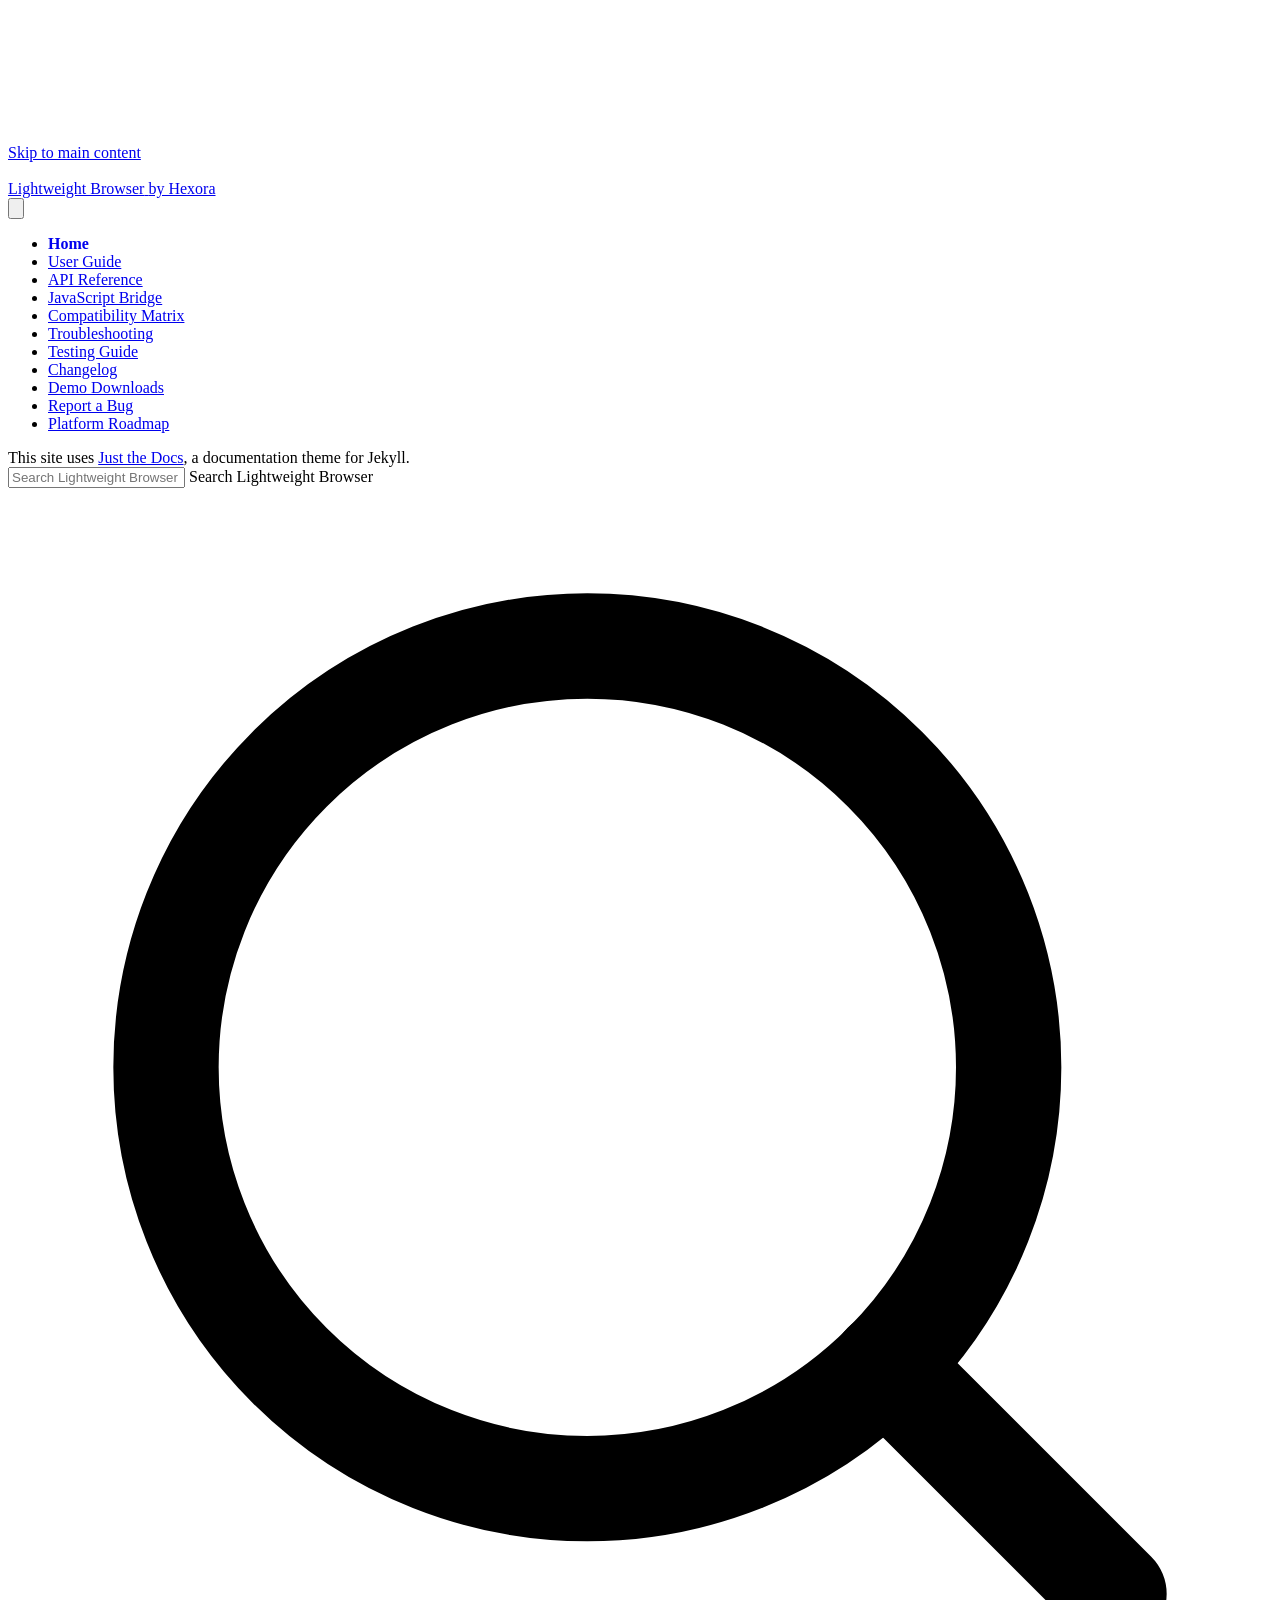
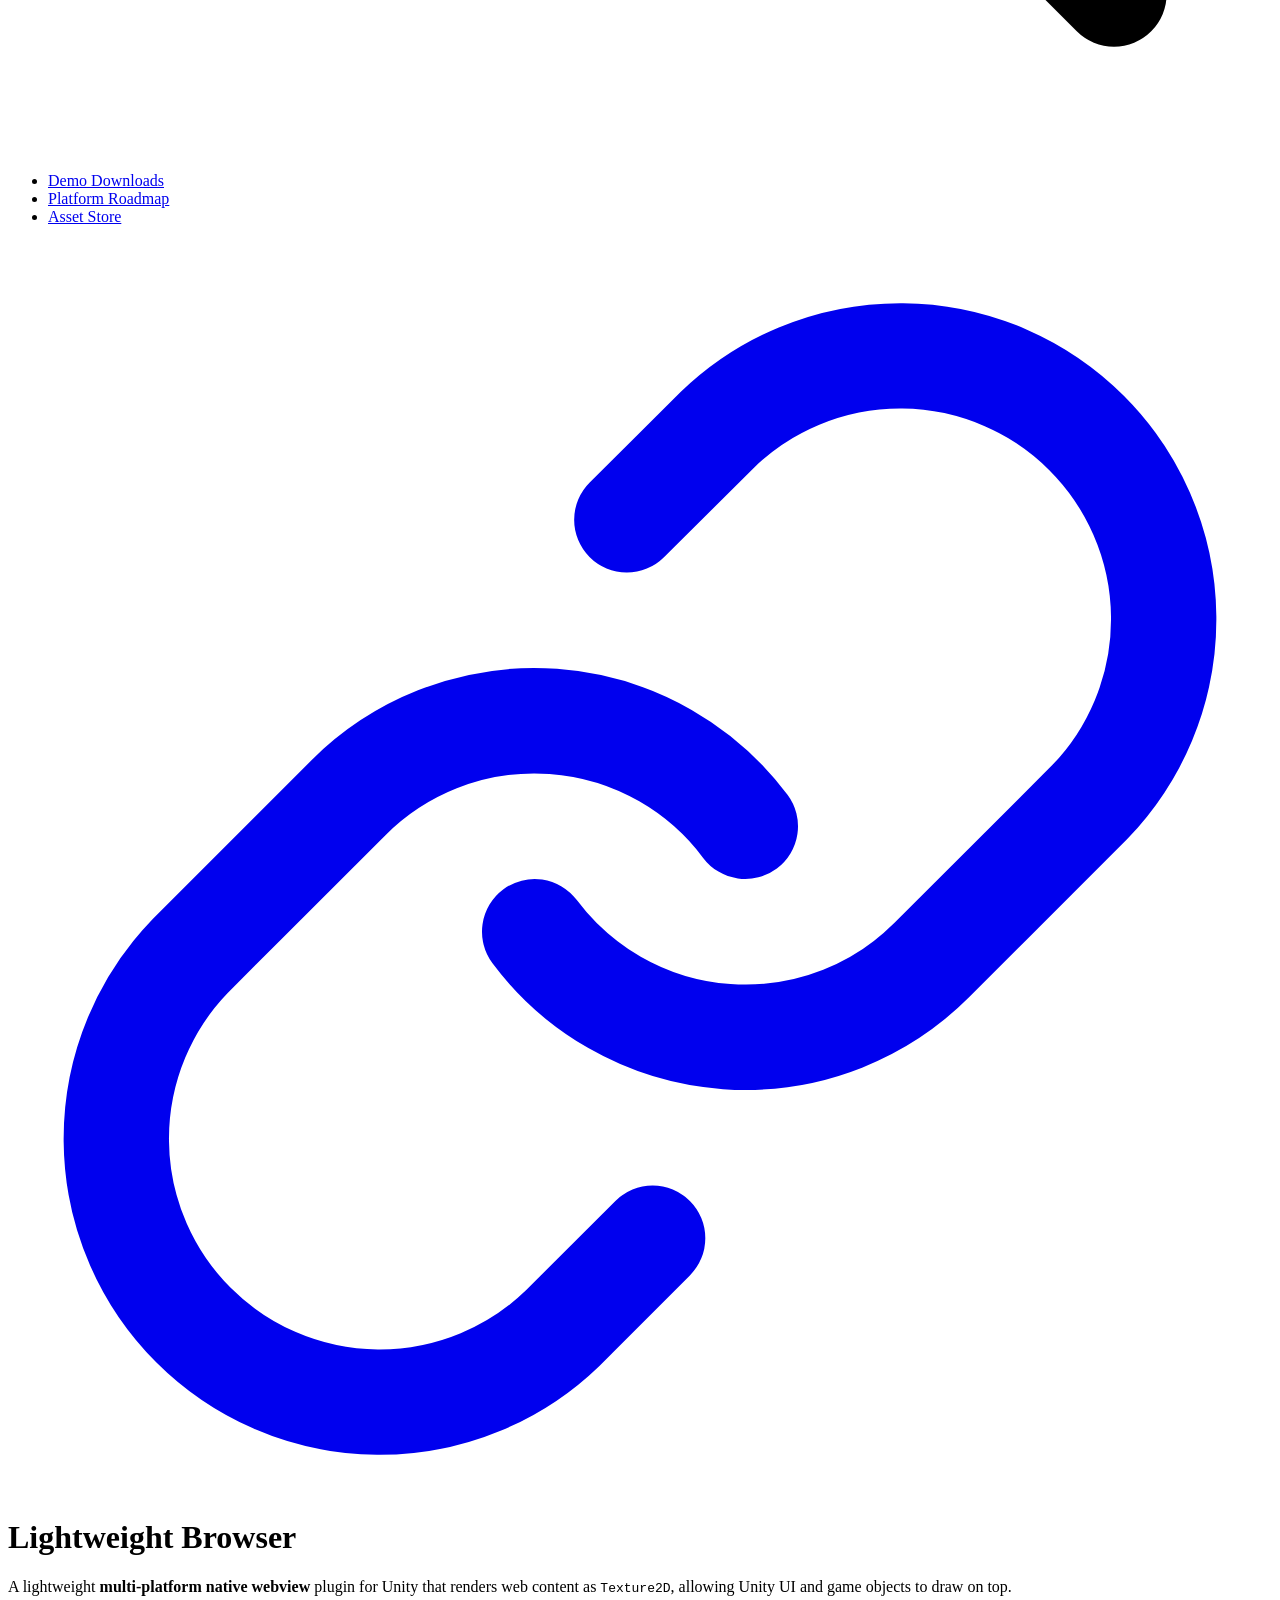
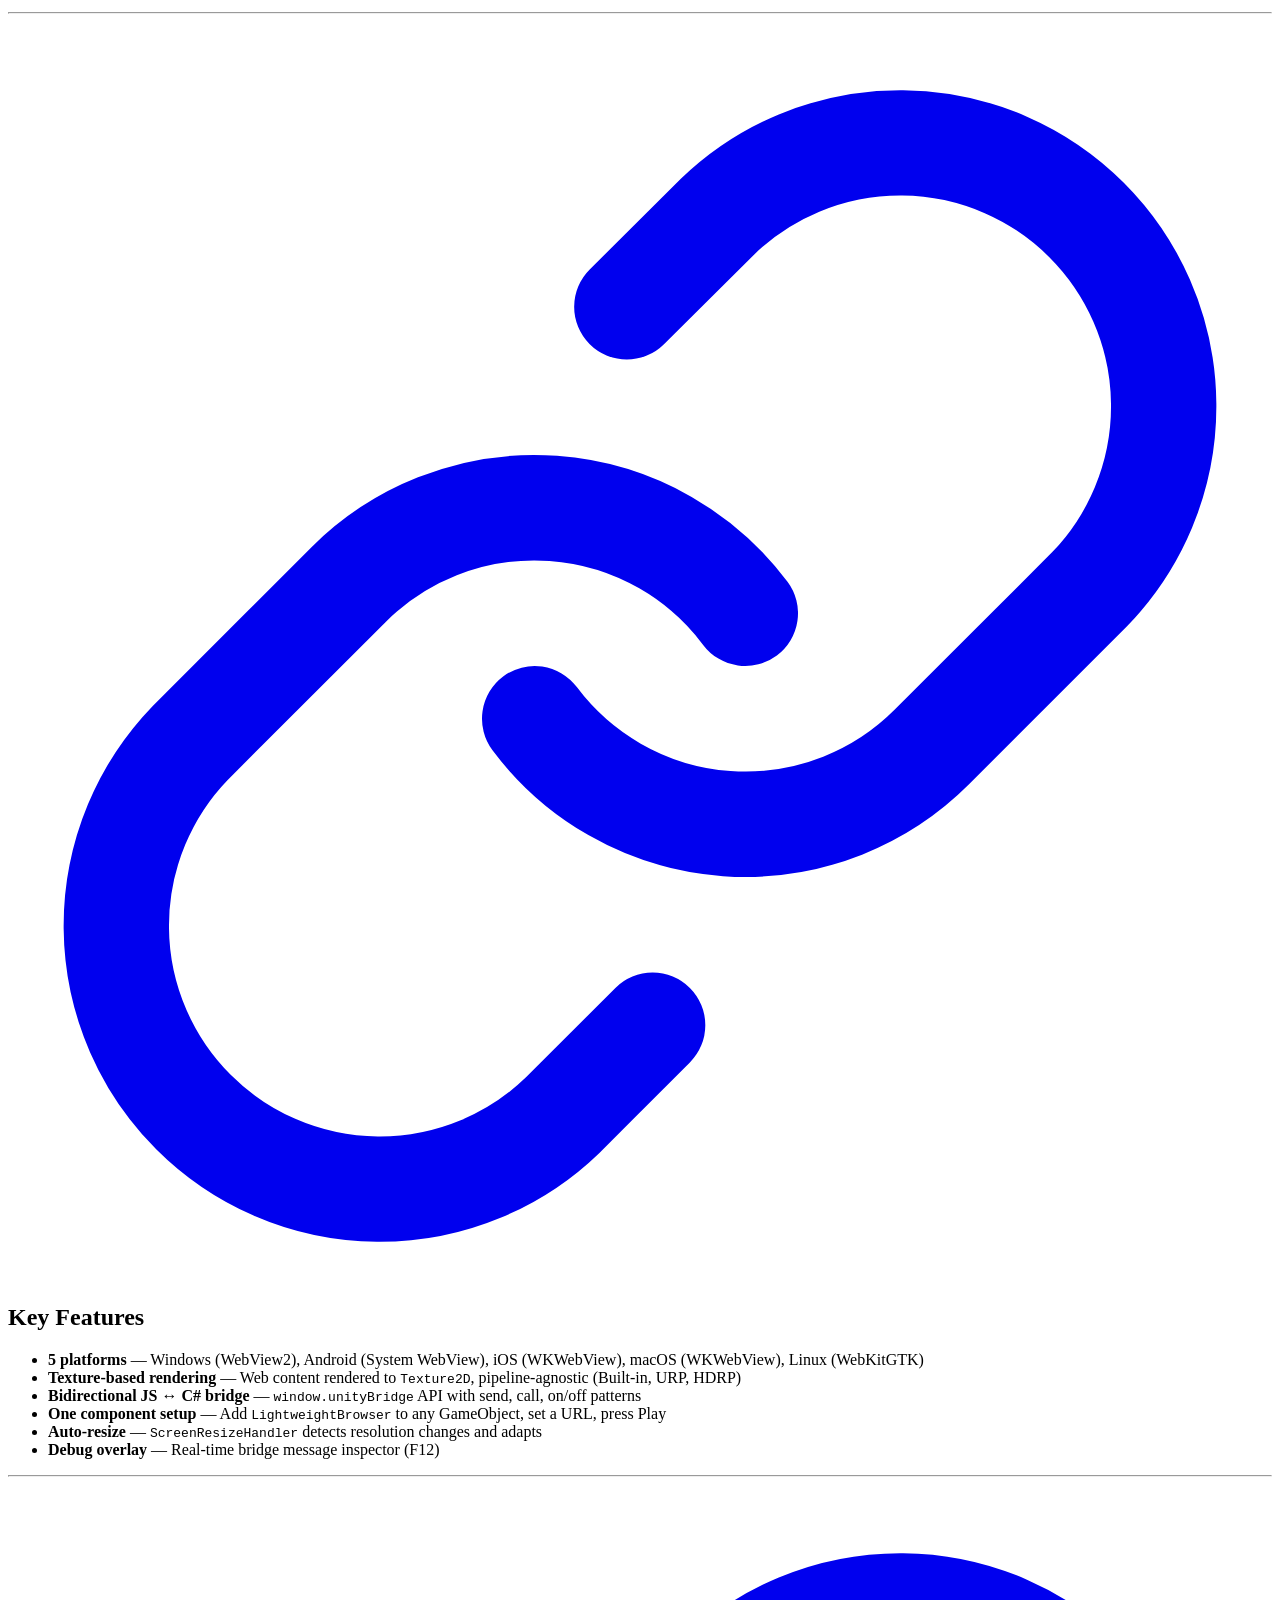
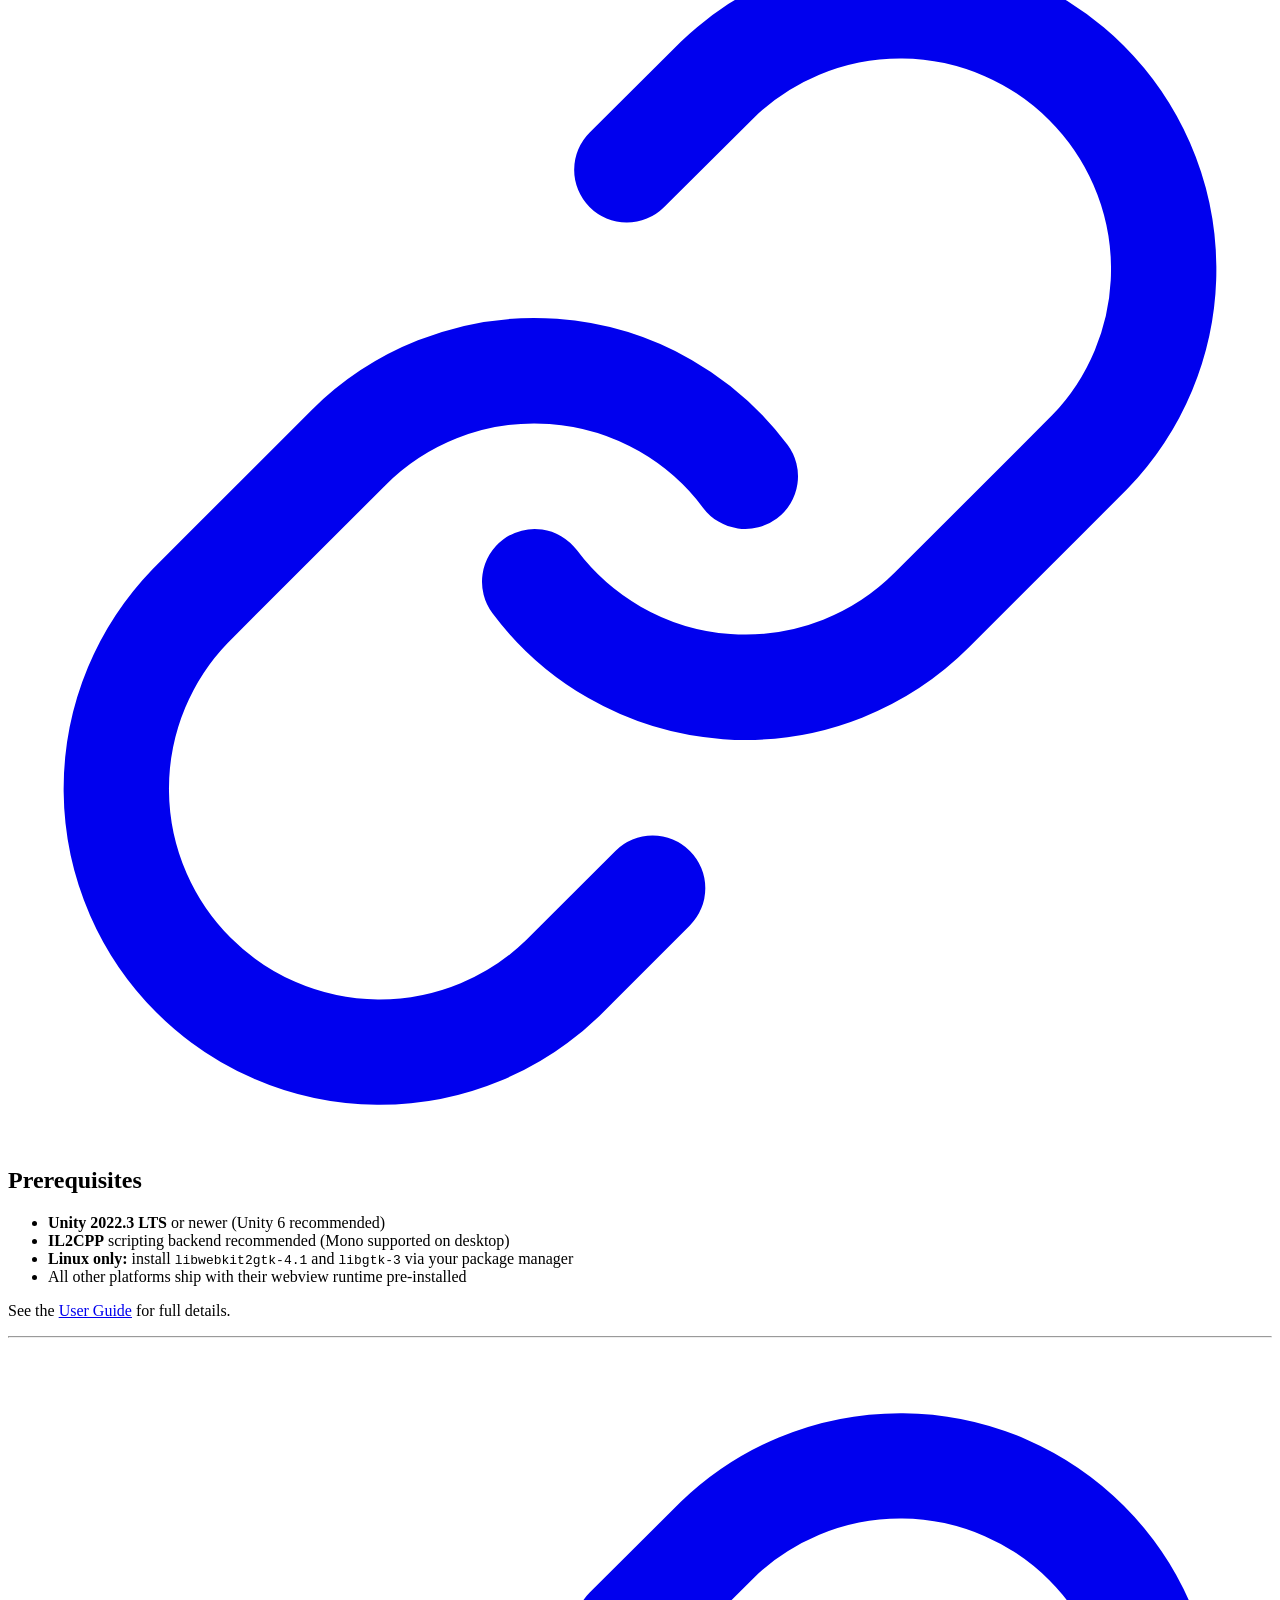
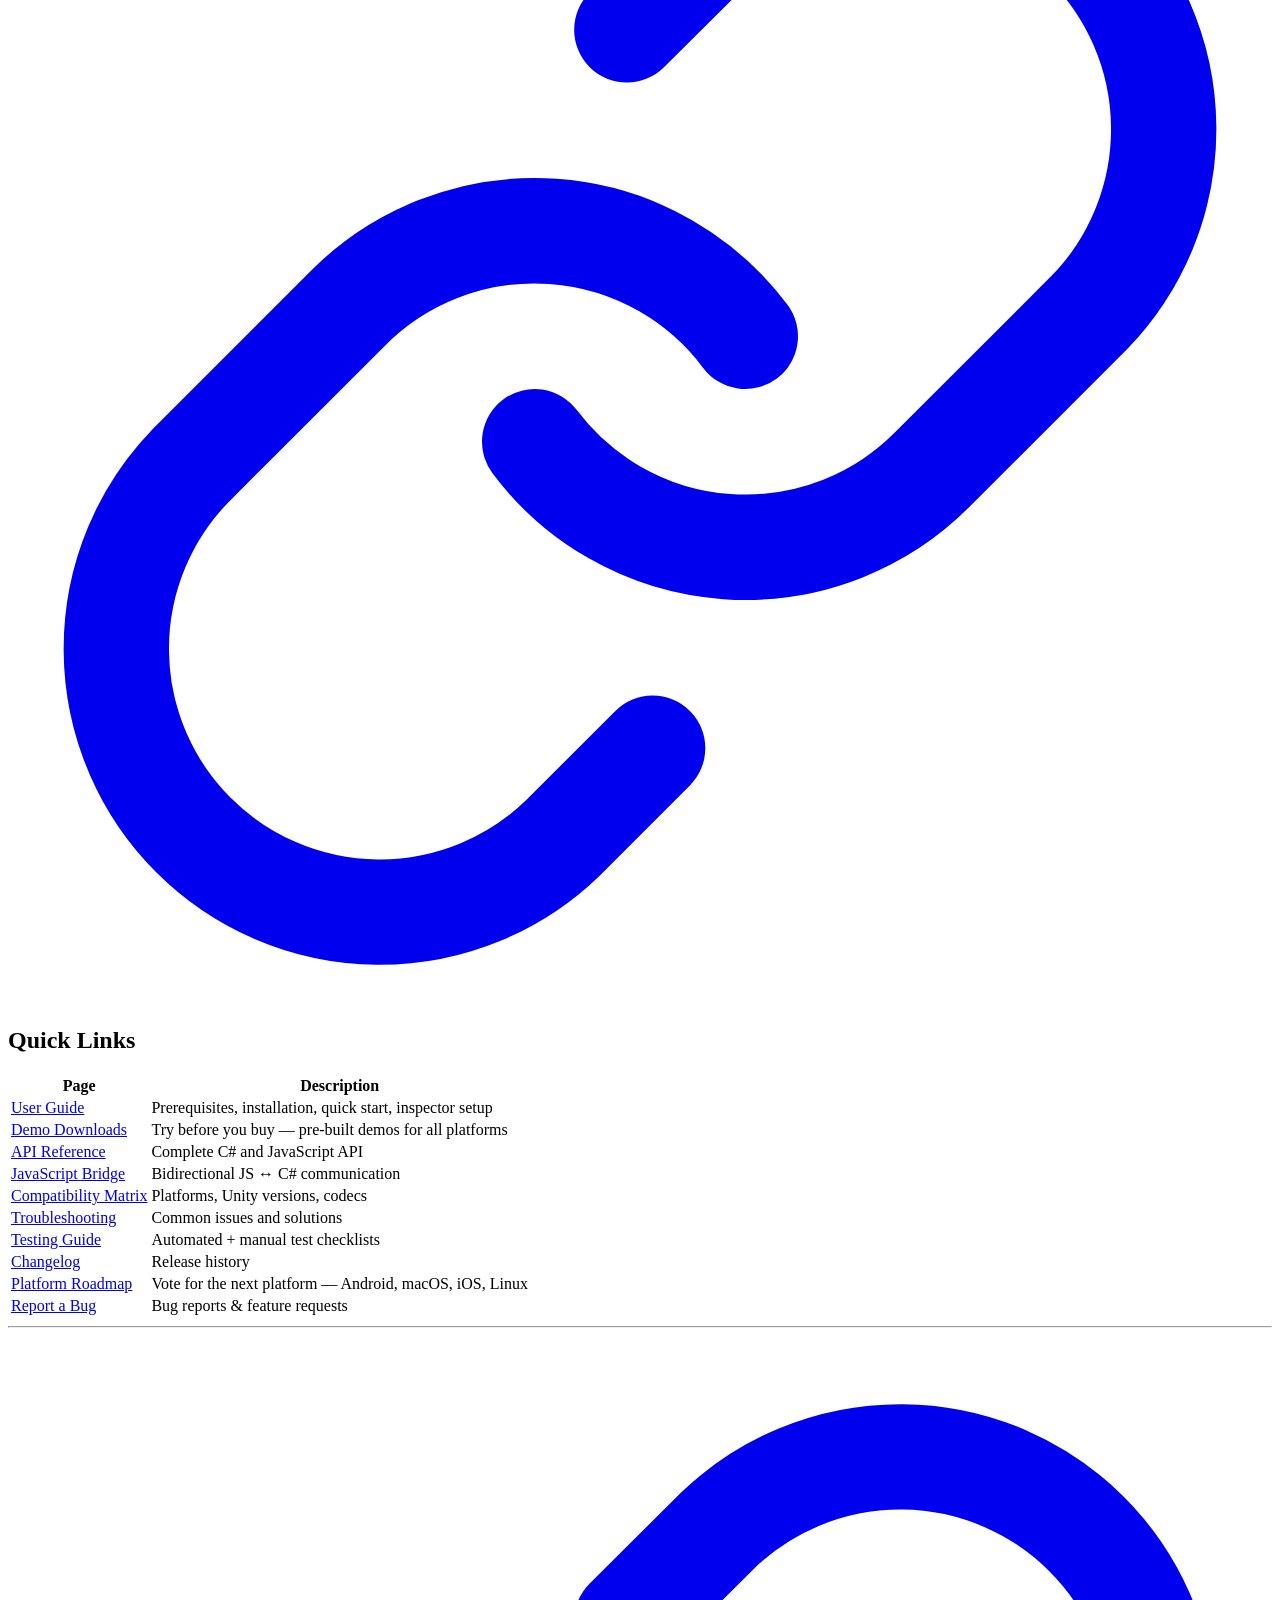
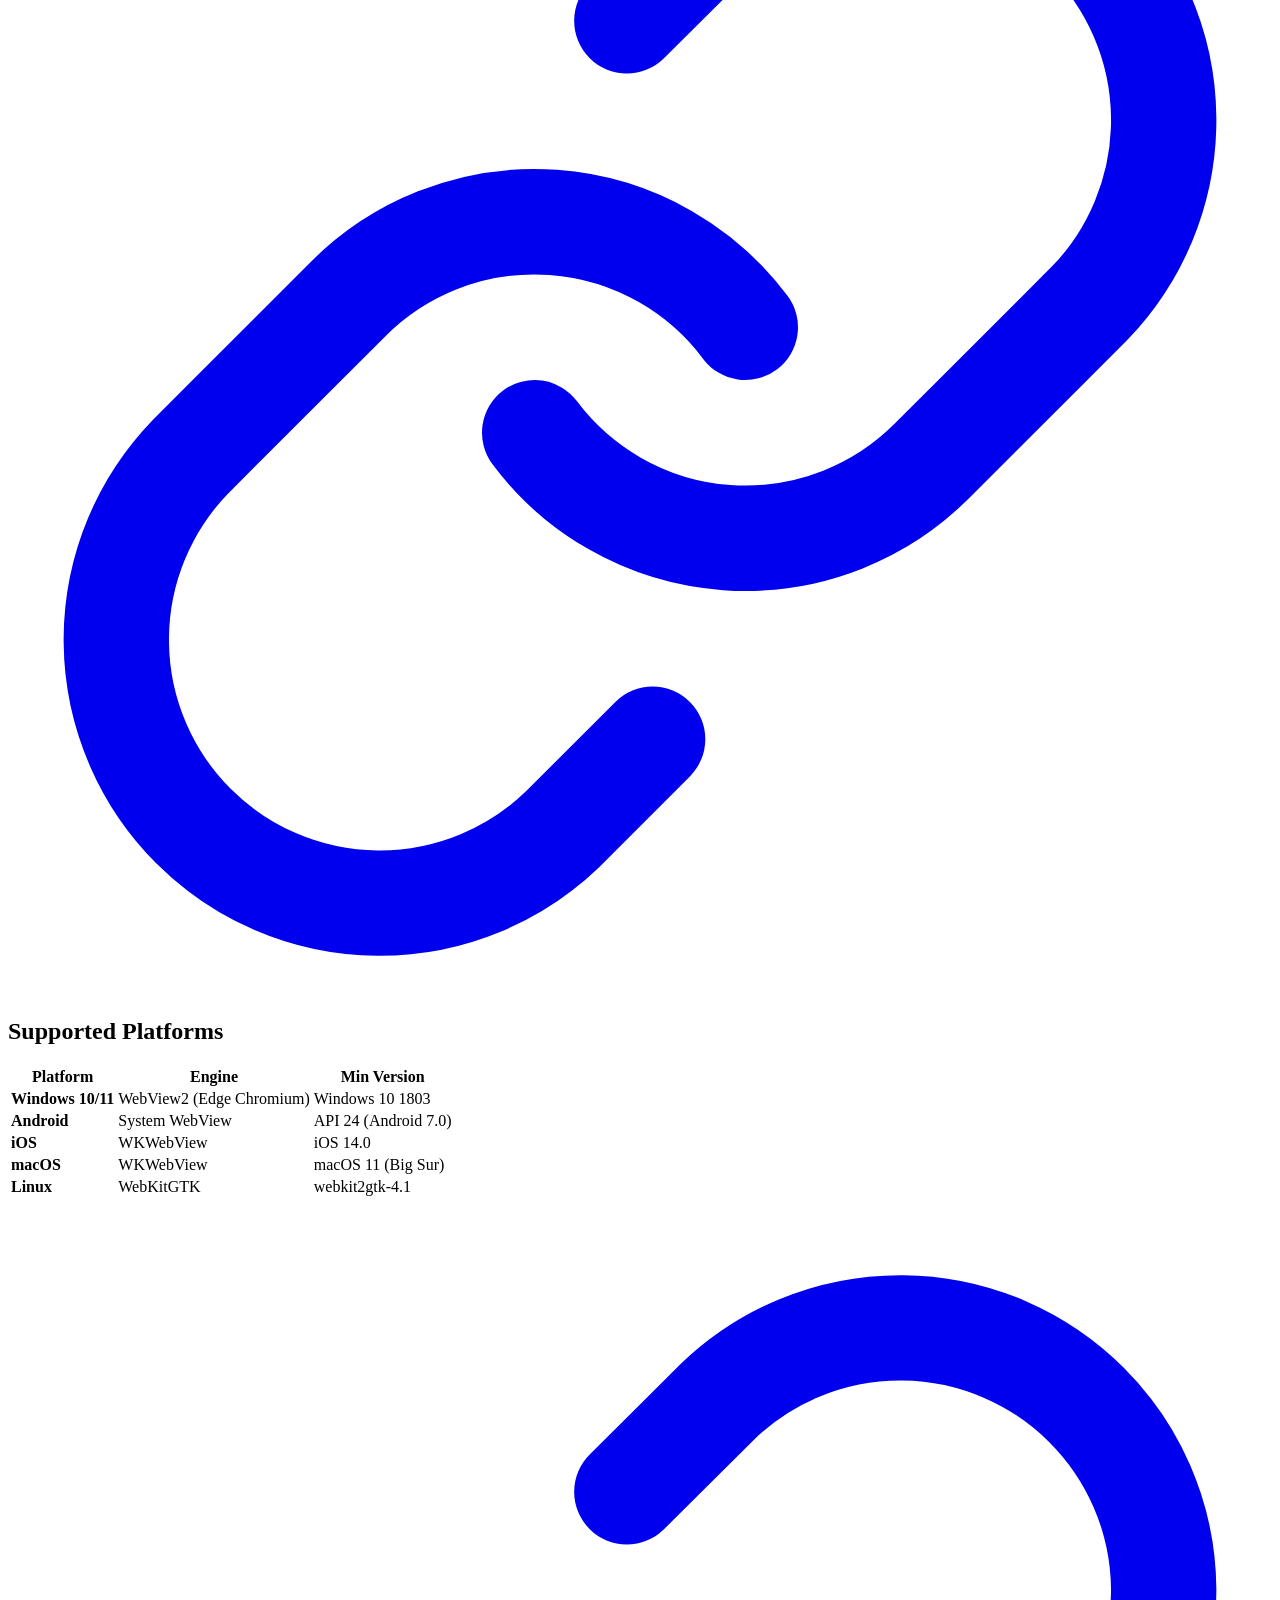
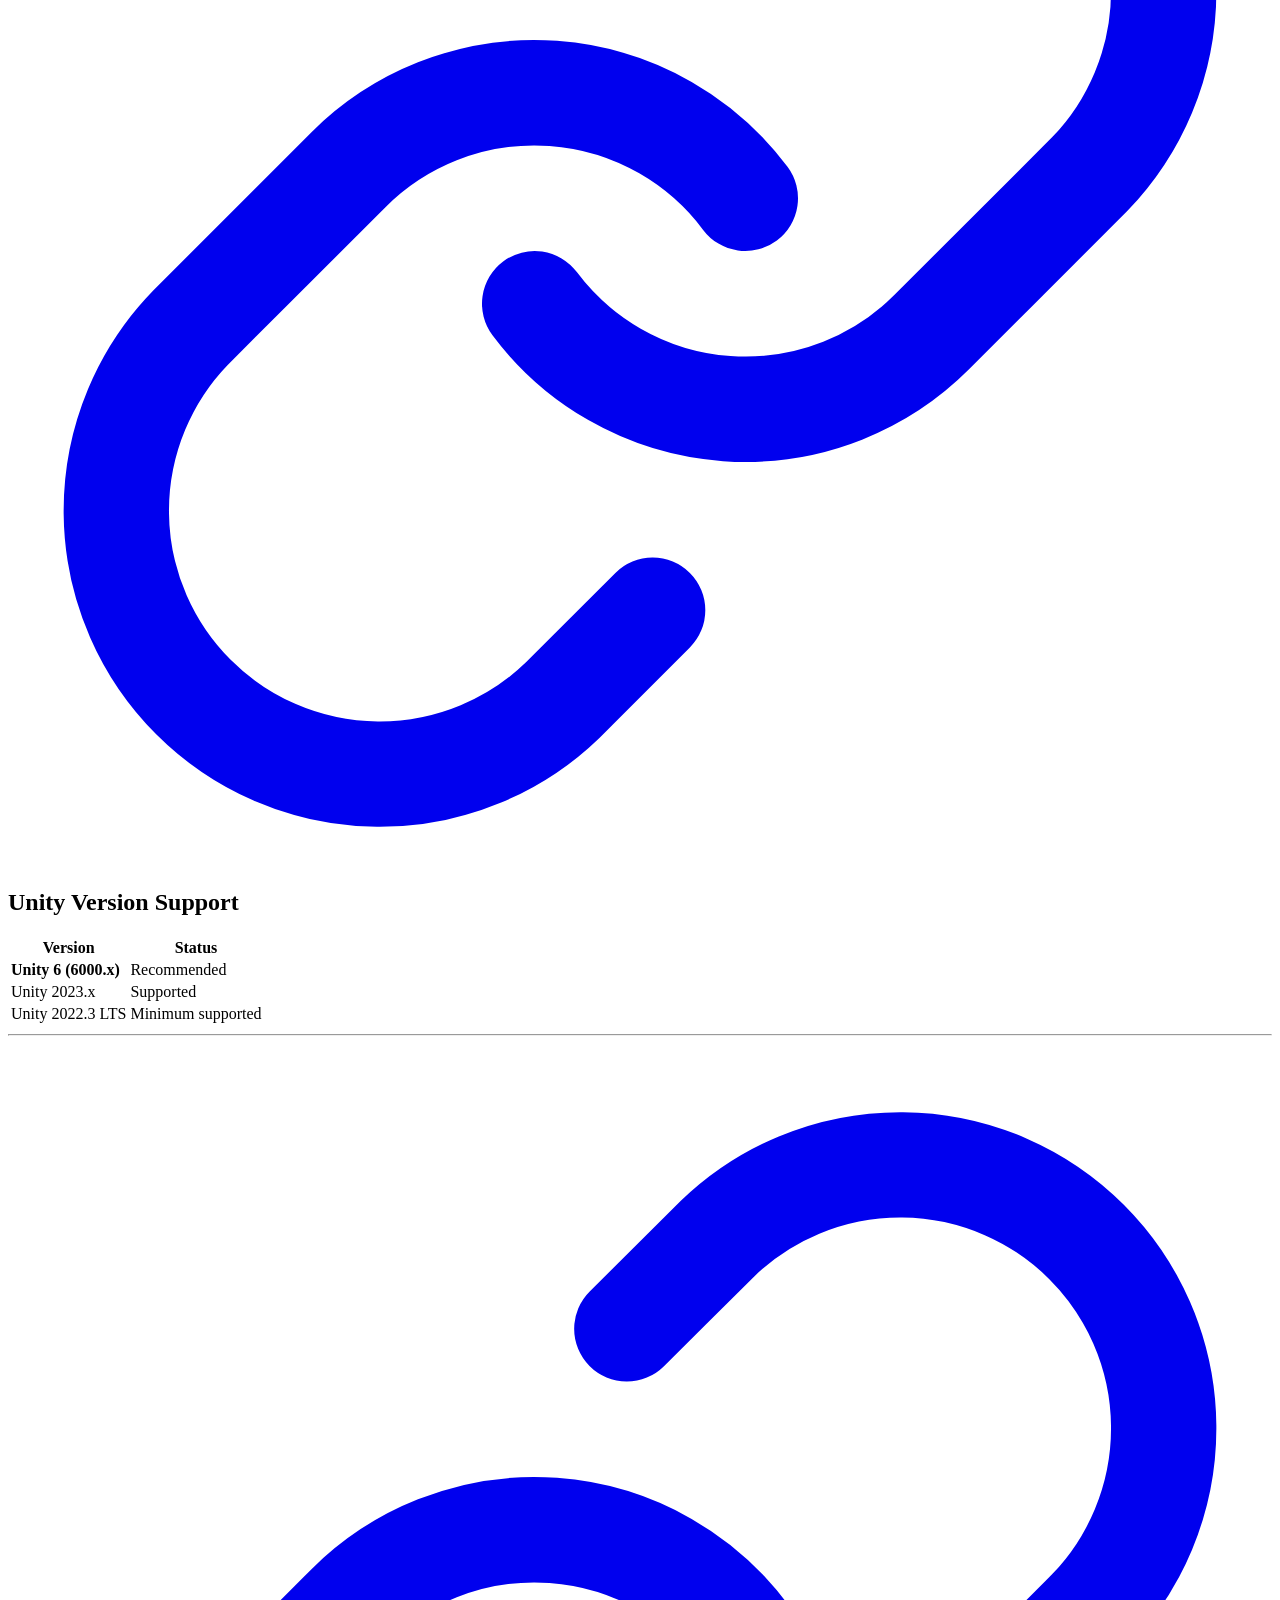
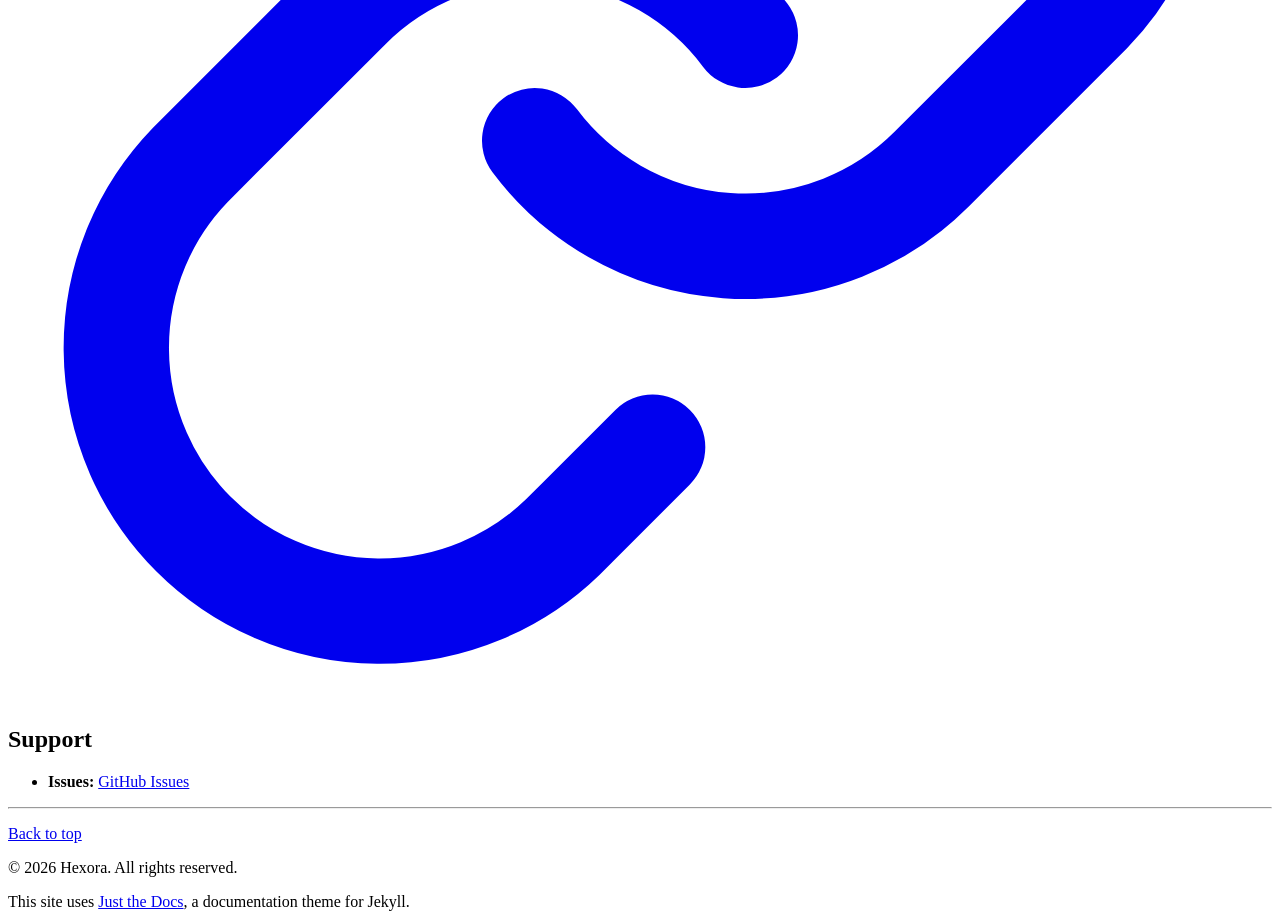
==== index.html @ d7ca8979 "docs: deploy from lightweight-browser@e0da4d9b539a3f9187b1a637b978408dc18a8b4d Hexora-Company/lightw" ====
<!DOCTYPE html> <html lang="en-US"> <head> <meta charset="UTF-8"> <meta http-equiv="X-UA-Compatible" content="IE=Edge"> <link rel="stylesheet" href="/lightweight-browser-support/assets/css/just-the-docs-default.css"> <link rel="stylesheet" href="/lightweight-browser-support/assets/css/just-the-docs-head-nav.css" id="jtd-head-nav-stylesheet"> <style id="jtd-nav-activation"> .site-nav > ul.nav-list:first-child > li:not(:nth-child(1)) > a, .site-nav > ul.nav-list:first-child > li > ul > li a { background-image: none; } .site-nav > ul.nav-list:not(:first-child) a, .site-nav li.external a { background-image: none; } .site-nav > ul.nav-list:first-child > li:nth-child(1) > a { font-weight: 600; text-decoration: none; }.site-nav > ul.nav-list:first-child > li:nth-child(1) > button svg { transform: rotate(-90deg); }.site-nav > ul.nav-list:first-child > li.nav-list-item:nth-child(1) > ul.nav-list { display: block; } </style> <script src="/lightweight-browser-support/assets/js/vendor/lunr.min.js"></script> <script src="/lightweight-browser-support/assets/js/just-the-docs.js"></script> <meta name="viewport" content="width=device-width, initial-scale=1"> <!-- Begin Jekyll SEO tag v2.8.0 --> <title>Home | Lightweight Browser</title> <meta name="generator" content="Jekyll v4.4.1" /> <meta property="og:title" content="Home" /> <meta property="og:locale" content="en_US" /> <meta name="description" content="A lightweight multi-platform native webview plugin for Unity" /> <meta property="og:description" content="A lightweight multi-platform native webview plugin for Unity" /> <link rel="canonical" href="https://hexora-company.github.io/lightweight-browser-support/" /> <meta property="og:url" content="https://hexora-company.github.io/lightweight-browser-support/" /> <meta property="og:site_name" content="Lightweight Browser" /> <meta property="og:type" content="website" /> <meta name="twitter:card" content="summary" /> <meta property="twitter:title" content="Home" /> <script type="application/ld+json"> {"@context":"https://schema.org","@type":"WebSite","description":"A lightweight multi-platform native webview plugin for Unity","headline":"Home","name":"Lightweight Browser","publisher":{"@type":"Organization","logo":{"@type":"ImageObject","url":"https://hexora-company.github.io/lightweight-browser-support/assets/images/lwb-logo.png"}},"url":"https://hexora-company.github.io/lightweight-browser-support/"}</script> <!-- End Jekyll SEO tag --> </head> <body> <a class="skip-to-main" href="#main-content">Skip to main content</a> <svg xmlns="http://www.w3.org/2000/svg" class="d-none"> <symbol id="svg-link" viewBox="0 0 24 24"> <title>Link</title> <svg xmlns="http://www.w3.org/2000/svg" width="24" height="24" viewBox="0 0 24 24" fill="none" stroke="currentColor" stroke-width="2" stroke-linecap="round" stroke-linejoin="round" class="feather feather-link"> <path d="M10 13a5 5 0 0 0 7.54.54l3-3a5 5 0 0 0-7.07-7.07l-1.72 1.71"></path><path d="M14 11a5 5 0 0 0-7.54-.54l-3 3a5 5 0 0 0 7.07 7.07l1.71-1.71"></path> </svg> </symbol> <symbol id="svg-menu" viewBox="0 0 24 24"> <title>Menu</title> <svg xmlns="http://www.w3.org/2000/svg" width="24" height="24" viewBox="0 0 24 24" fill="none" stroke="currentColor" stroke-width="2" stroke-linecap="round" stroke-linejoin="round" class="feather feather-menu"> <line x1="3" y1="12" x2="21" y2="12"></line><line x1="3" y1="6" x2="21" y2="6"></line><line x1="3" y1="18" x2="21" y2="18"></line> </svg> </symbol> <symbol id="svg-arrow-right" viewBox="0 0 24 24"> <title>Expand</title> <svg xmlns="http://www.w3.org/2000/svg" width="24" height="24" viewBox="0 0 24 24" fill="none" stroke="currentColor" stroke-width="2" stroke-linecap="round" stroke-linejoin="round" class="feather feather-chevron-right"> <polyline points="9 18 15 12 9 6"></polyline> </svg> </symbol> <!-- Feather. MIT License: https://github.com/feathericons/feather/blob/master/LICENSE --> <symbol id="svg-external-link" width="24" height="24" viewBox="0 0 24 24" fill="none" stroke="currentColor" stroke-width="2" stroke-linecap="round" stroke-linejoin="round" class="feather feather-external-link"> <title id="svg-external-link-title">(external link)</title> <path d="M18 13v6a2 2 0 0 1-2 2H5a2 2 0 0 1-2-2V8a2 2 0 0 1 2-2h6"></path><polyline points="15 3 21 3 21 9"></polyline><line x1="10" y1="14" x2="21" y2="3"></line> </symbol> <symbol id="svg-doc" viewBox="0 0 24 24"> <title>Document</title> <svg xmlns="http://www.w3.org/2000/svg" width="24" height="24" viewBox="0 0 24 24" fill="none" stroke="currentColor" stroke-width="2" stroke-linecap="round" stroke-linejoin="round" class="feather feather-file"> <path d="M13 2H6a2 2 0 0 0-2 2v16a2 2 0 0 0 2 2h12a2 2 0 0 0 2-2V9z"></path><polyline points="13 2 13 9 20 9"></polyline> </svg> </symbol> <symbol id="svg-search" viewBox="0 0 24 24"> <title>Search</title> <svg xmlns="http://www.w3.org/2000/svg" width="24" height="24" viewBox="0 0 24 24" fill="none" stroke="currentColor" stroke-width="2" stroke-linecap="round" stroke-linejoin="round" class="feather feather-search"> <circle cx="11" cy="11" r="8"></circle><line x1="21" y1="21" x2="16.65" y2="16.65"></line> </svg> </symbol> <!-- Bootstrap Icons. MIT License: https://github.com/twbs/icons/blob/main/LICENSE.md --> <symbol id="svg-copy" viewBox="0 0 16 16"> <title>Copy</title> <svg xmlns="http://www.w3.org/2000/svg" width="16" height="16" fill="currentColor" class="bi bi-clipboard" viewBox="0 0 16 16"> <path d="M4 1.5H3a2 2 0 0 0-2 2V14a2 2 0 0 0 2 2h10a2 2 0 0 0 2-2V3.5a2 2 0 0 0-2-2h-1v1h1a1 1 0 0 1 1 1V14a1 1 0 0 1-1 1H3a1 1 0 0 1-1-1V3.5a1 1 0 0 1 1-1h1v-1z"/> <path d="M9.5 1a.5.5 0 0 1 .5.5v1a.5.5 0 0 1-.5.5h-3a.5.5 0 0 1-.5-.5v-1a.5.5 0 0 1 .5-.5h3zm-3-1A1.5 1.5 0 0 0 5 1.5v1A1.5 1.5 0 0 0 6.5 4h3A1.5 1.5 0 0 0 11 2.5v-1A1.5 1.5 0 0 0 9.5 0h-3z"/> </svg> </symbol> <symbol id="svg-copied" viewBox="0 0 16 16"> <title>Copied</title> <svg xmlns="http://www.w3.org/2000/svg" width="16" height="16" fill="currentColor" class="bi bi-clipboard-check-fill" viewBox="0 0 16 16"> <path d="M6.5 0A1.5 1.5 0 0 0 5 1.5v1A1.5 1.5 0 0 0 6.5 4h3A1.5 1.5 0 0 0 11 2.5v-1A1.5 1.5 0 0 0 9.5 0h-3Zm3 1a.5.5 0 0 1 .5.5v1a.5.5 0 0 1-.5.5h-3a.5.5 0 0 1-.5-.5v-1a.5.5 0 0 1 .5-.5h3Z"/> <path d="M4 1.5H3a2 2 0 0 0-2 2V14a2 2 0 0 0 2 2h10a2 2 0 0 0 2-2V3.5a2 2 0 0 0-2-2h-1v1A2.5 2.5 0 0 1 9.5 5h-3A2.5 2.5 0 0 1 4 2.5v-1Zm6.854 7.354-3 3a.5.5 0 0 1-.708 0l-1.5-1.5a.5.5 0 0 1 .708-.708L7.5 10.793l2.646-2.647a.5.5 0 0 1 .708.708Z"/> </svg> </symbol> </svg> <header class="side-bar"> <div class="site-header"> <a href="/lightweight-browser-support/" class="site-title lh-tight"><div class="site-brand"> <img src="/lightweight-browser-support/assets/images/lwb-logo.png" alt="" class="site-logo-img" /> <div class="site-brand-text"> <span class="site-brand-name">Lightweight Browser</span> <span class="site-brand-tagline">by Hexora</span> </div> </div> </a> <button id="menu-button" class="site-button btn-reset" aria-label="Menu" aria-expanded="false"> <svg viewBox="0 0 24 24" class="icon" aria-hidden="true"><use xlink:href="#svg-menu"></use></svg> </button> </div> <nav aria-label="Main" id="site-nav" class="site-nav"> <ul class="nav-list"><li class="nav-list-item"><a href="/lightweight-browser-support/" class="nav-list-link">Home</a></li><li class="nav-list-item"><a href="/lightweight-browser-support/user-guide/" class="nav-list-link">User Guide</a></li><li class="nav-list-item"><a href="/lightweight-browser-support/api-reference/" class="nav-list-link">API Reference</a></li><li class="nav-list-item"><a href="/lightweight-browser-support/js-bridge-guide/" class="nav-list-link">JavaScript Bridge</a></li><li class="nav-list-item"><a href="/lightweight-browser-support/compatibility/" class="nav-list-link">Compatibility Matrix</a></li><li class="nav-list-item"><a href="/lightweight-browser-support/troubleshooting/" class="nav-list-link">Troubleshooting</a></li><li class="nav-list-item"><a href="/lightweight-browser-support/testing-guide/" class="nav-list-link">Testing Guide</a></li><li class="nav-list-item"><a href="/lightweight-browser-support/changelog/" class="nav-list-link">Changelog</a></li><li class="nav-list-item"><a href="/lightweight-browser-support/demo/" class="nav-list-link">Demo Downloads</a></li><li class="nav-list-item"><a href="/lightweight-browser-support/report-bug/" class="nav-list-link">Report a Bug</a></li><li class="nav-list-item"><a href="/lightweight-browser-support/roadmap/" class="nav-list-link">Platform Roadmap</a></li></ul> </nav> <div class="d-md-block d-none site-footer"> This site uses <a href="https://github.com/just-the-docs/just-the-docs">Just the Docs</a>, a documentation theme for Jekyll. </div> </header> <div class="main" id="top"> <div id="main-header" class="main-header"> <div class="search" role="search"> <div class="search-input-wrap"> <input type="text" id="search-input" class="search-input" tabindex="0" placeholder="Search Lightweight Browser" autocomplete="off"> <label for="search-input" class="search-label"> <span class="sr-only">Search Lightweight Browser</span> <svg viewBox="0 0 24 24" class="search-icon" aria-hidden="true"><use xlink:href="#svg-search"></use></svg> </label> </div> <div id="search-results" class="search-results"></div> </div> <nav aria-label="Auxiliary" class="aux-nav"> <ul class="aux-nav-list"> <li class="aux-nav-list-item"> <a href="https://hexora-company.github.io/lightweight-browser-support/demo/" class="site-button" target="_blank" rel="noopener noreferrer" > Demo Downloads </a> </li> <li class="aux-nav-list-item"> <a href="https://hexora-company.github.io/lightweight-browser-support/roadmap/" class="site-button" target="_blank" rel="noopener noreferrer" > Platform Roadmap </a> </li> <li class="aux-nav-list-item"> <a href="https://assetstore.unity.com/publishers/hexora" class="site-button" target="_blank" rel="noopener noreferrer" > Asset Store </a> </li> </ul> </nav> </div> <div class="main-content-wrap"> <div id="main-content" class="main-content"> <main> <h1 id="lightweight-browser"> <a href="#lightweight-browser" class="anchor-heading" aria-labelledby="lightweight-browser"><svg viewBox="0 0 16 16" aria-hidden="true"><use xlink:href="#svg-link"></use></svg></a> Lightweight Browser </h1> <p>A lightweight <strong>multi-platform native webview</strong> plugin for Unity that renders web content as <code class="language-plaintext highlighter-rouge">Texture2D</code>, allowing Unity UI and game objects to draw on top.</p><hr /> <h2 id="key-features"> <a href="#key-features" class="anchor-heading" aria-labelledby="key-features"><svg viewBox="0 0 16 16" aria-hidden="true"><use xlink:href="#svg-link"></use></svg></a> Key Features </h2> <ul> <li><strong>5 platforms</strong> — Windows (WebView2), Android (System WebView), iOS (WKWebView), macOS (WKWebView), Linux (WebKitGTK)</li> <li><strong>Texture-based rendering</strong> — Web content rendered to <code class="language-plaintext highlighter-rouge">Texture2D</code>, pipeline-agnostic (Built-in, URP, HDRP)</li> <li><strong>Bidirectional JS ↔ C# bridge</strong> — <code class="language-plaintext highlighter-rouge">window.unityBridge</code> API with send, call, on/off patterns</li> <li><strong>One component setup</strong> — Add <code class="language-plaintext highlighter-rouge">LightweightBrowser</code> to any GameObject, set a URL, press Play</li> <li><strong>Auto-resize</strong> — <code class="language-plaintext highlighter-rouge">ScreenResizeHandler</code> detects resolution changes and adapts</li> <li><strong>Debug overlay</strong> — Real-time bridge message inspector (F12)</li> </ul><hr /> <h2 id="prerequisites"> <a href="#prerequisites" class="anchor-heading" aria-labelledby="prerequisites"><svg viewBox="0 0 16 16" aria-hidden="true"><use xlink:href="#svg-link"></use></svg></a> Prerequisites </h2> <ul> <li><strong>Unity 2022.3 LTS</strong> or newer (Unity 6 recommended)</li> <li><strong>IL2CPP</strong> scripting backend recommended (Mono supported on desktop)</li> <li><strong>Linux only:</strong> install <code class="language-plaintext highlighter-rouge">libwebkit2gtk-4.1</code> and <code class="language-plaintext highlighter-rouge">libgtk-3</code> via your package manager</li> <li>All other platforms ship with their webview runtime pre-installed</li> </ul> <p>See the <a href="/lightweight-browser-support/user-guide/#prerequisites">User Guide</a> for full details.</p><hr /> <h2 id="quick-links"> <a href="#quick-links" class="anchor-heading" aria-labelledby="quick-links"><svg viewBox="0 0 16 16" aria-hidden="true"><use xlink:href="#svg-link"></use></svg></a> Quick Links </h2> <div class="table-wrapper"><table> <thead> <tr> <th>Page</th> <th>Description</th> </tr> </thead> <tbody> <tr> <td><a href="/lightweight-browser-support/user-guide/">User Guide</a></td> <td>Prerequisites, installation, quick start, inspector setup</td> </tr> <tr> <td><a href="/lightweight-browser-support/demo/">Demo Downloads</a></td> <td>Try before you buy — pre-built demos for all platforms</td> </tr> <tr> <td><a href="/lightweight-browser-support/api-reference/">API Reference</a></td> <td>Complete C# and JavaScript API</td> </tr> <tr> <td><a href="/lightweight-browser-support/js-bridge-guide/">JavaScript Bridge</a></td> <td>Bidirectional JS ↔ C# communication</td> </tr> <tr> <td><a href="/lightweight-browser-support/compatibility/">Compatibility Matrix</a></td> <td>Platforms, Unity versions, codecs</td> </tr> <tr> <td><a href="/lightweight-browser-support/troubleshooting/">Troubleshooting</a></td> <td>Common issues and solutions</td> </tr> <tr> <td><a href="/lightweight-browser-support/testing-guide/">Testing Guide</a></td> <td>Automated + manual test checklists</td> </tr> <tr> <td><a href="/lightweight-browser-support/changelog/">Changelog</a></td> <td>Release history</td> </tr> <tr> <td><a href="/lightweight-browser-support/roadmap/">Platform Roadmap</a></td> <td>Vote for the next platform — Android, macOS, iOS, Linux</td> </tr> <tr> <td><a href="/lightweight-browser-support/report-bug/">Report a Bug</a></td> <td>Bug reports &amp; feature requests</td> </tr> </tbody> </table></div><hr /> <h2 id="supported-platforms"> <a href="#supported-platforms" class="anchor-heading" aria-labelledby="supported-platforms"><svg viewBox="0 0 16 16" aria-hidden="true"><use xlink:href="#svg-link"></use></svg></a> Supported Platforms </h2> <div class="table-wrapper"><table> <thead> <tr> <th>Platform</th> <th>Engine</th> <th>Min Version</th> </tr> </thead> <tbody> <tr> <td><strong>Windows 10/11</strong></td> <td>WebView2 (Edge Chromium)</td> <td>Windows 10 1803</td> </tr> <tr> <td><strong>Android</strong></td> <td>System WebView</td> <td>API 24 (Android 7.0)</td> </tr> <tr> <td><strong>iOS</strong></td> <td>WKWebView</td> <td>iOS 14.0</td> </tr> <tr> <td><strong>macOS</strong></td> <td>WKWebView</td> <td>macOS 11 (Big Sur)</td> </tr> <tr> <td><strong>Linux</strong></td> <td>WebKitGTK</td> <td>webkit2gtk-4.1</td> </tr> </tbody> </table></div> <h2 id="unity-version-support"> <a href="#unity-version-support" class="anchor-heading" aria-labelledby="unity-version-support"><svg viewBox="0 0 16 16" aria-hidden="true"><use xlink:href="#svg-link"></use></svg></a> Unity Version Support </h2> <div class="table-wrapper"><table> <thead> <tr> <th>Version</th> <th>Status</th> </tr> </thead> <tbody> <tr> <td><strong>Unity 6 (6000.x)</strong></td> <td>Recommended</td> </tr> <tr> <td>Unity 2023.x</td> <td>Supported</td> </tr> <tr> <td>Unity 2022.3 LTS</td> <td>Minimum supported</td> </tr> </tbody> </table></div><hr /> <h2 id="support"> <a href="#support" class="anchor-heading" aria-labelledby="support"><svg viewBox="0 0 16 16" aria-hidden="true"><use xlink:href="#svg-link"></use></svg></a> Support </h2> <ul> <li><strong>Issues:</strong> <a href="https://github.com/Hexora-Company/lightweight-browser/issues">GitHub Issues</a></li> </ul> </main> <hr> <footer> <p><a href="#top" id="back-to-top">Back to top</a></p> <p class="text-small mb-0">&copy; 2026 Hexora. All rights reserved.</p> <div class="d-md-none mt-4 fs-2"> This site uses <a href="https://github.com/just-the-docs/just-the-docs">Just the Docs</a>, a documentation theme for Jekyll. </div> </footer> </div> </div> <div class="search-overlay"></div> </div> </body> </html>
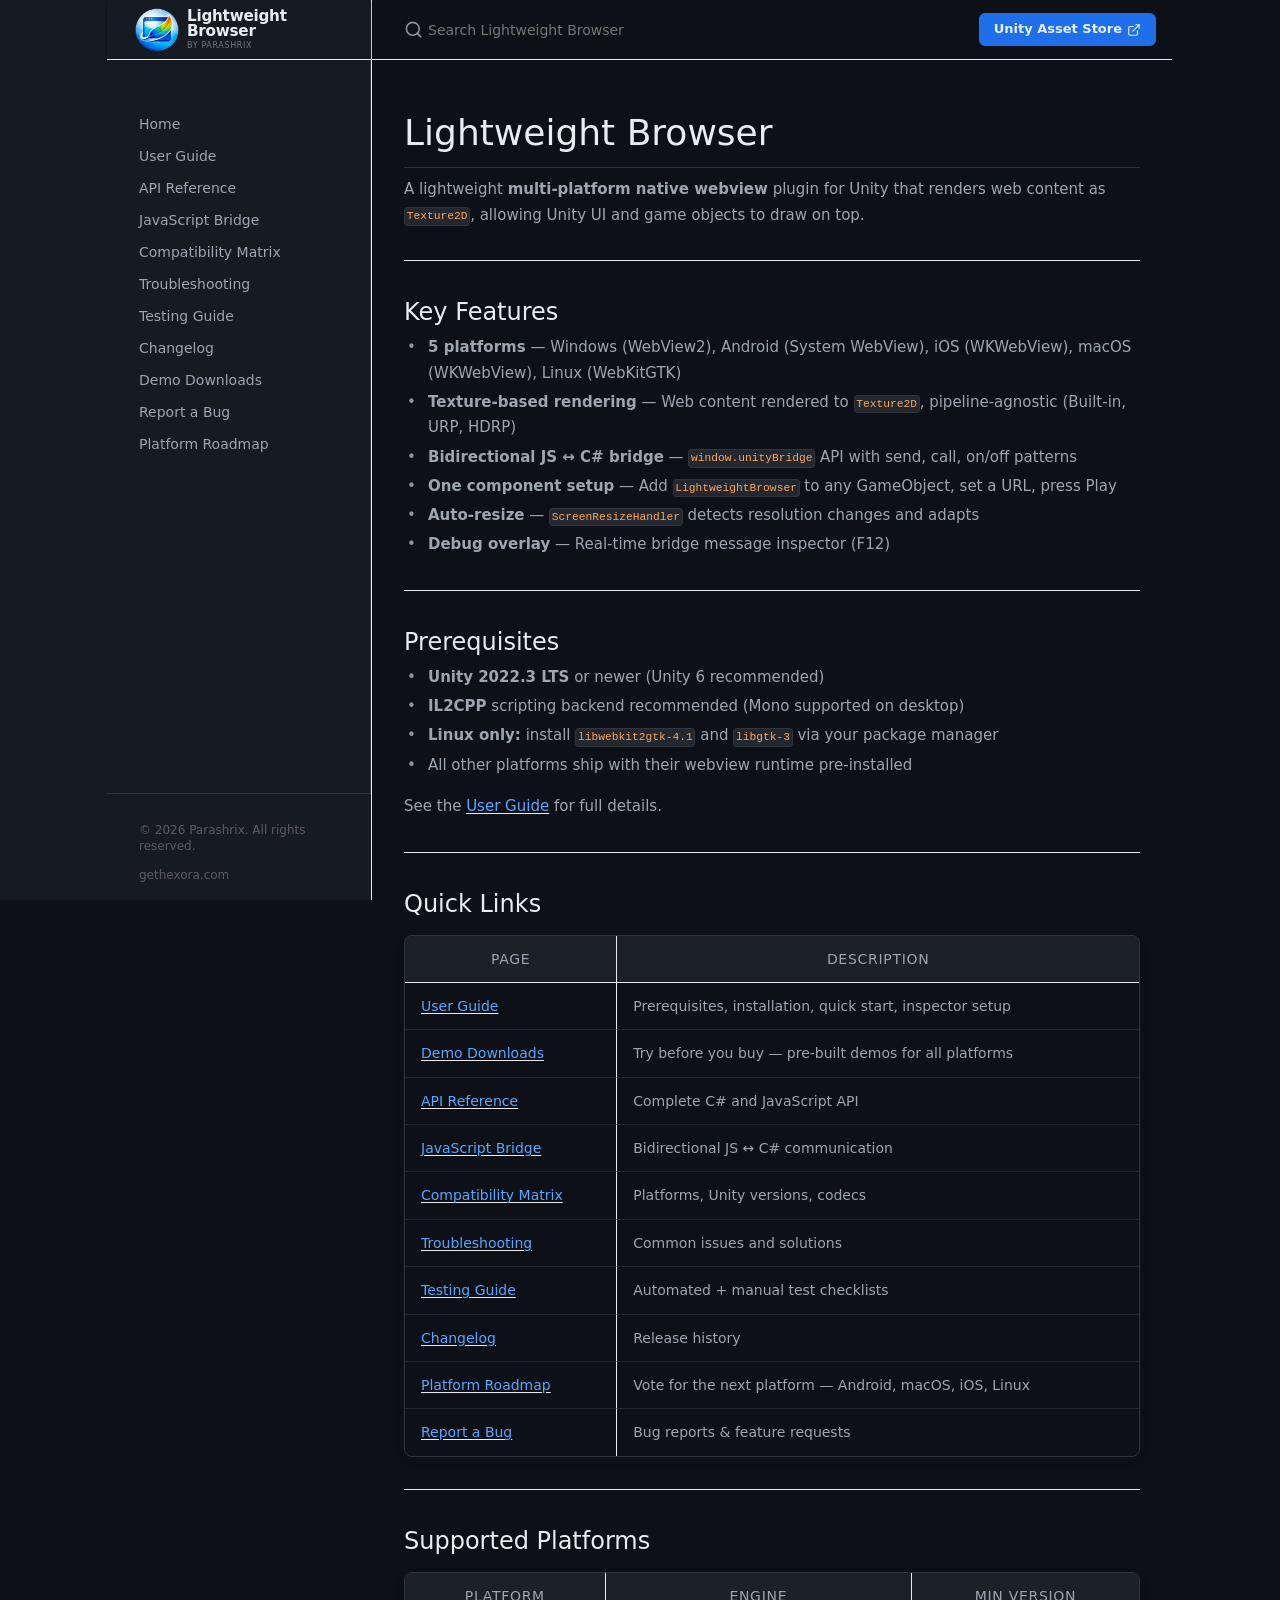
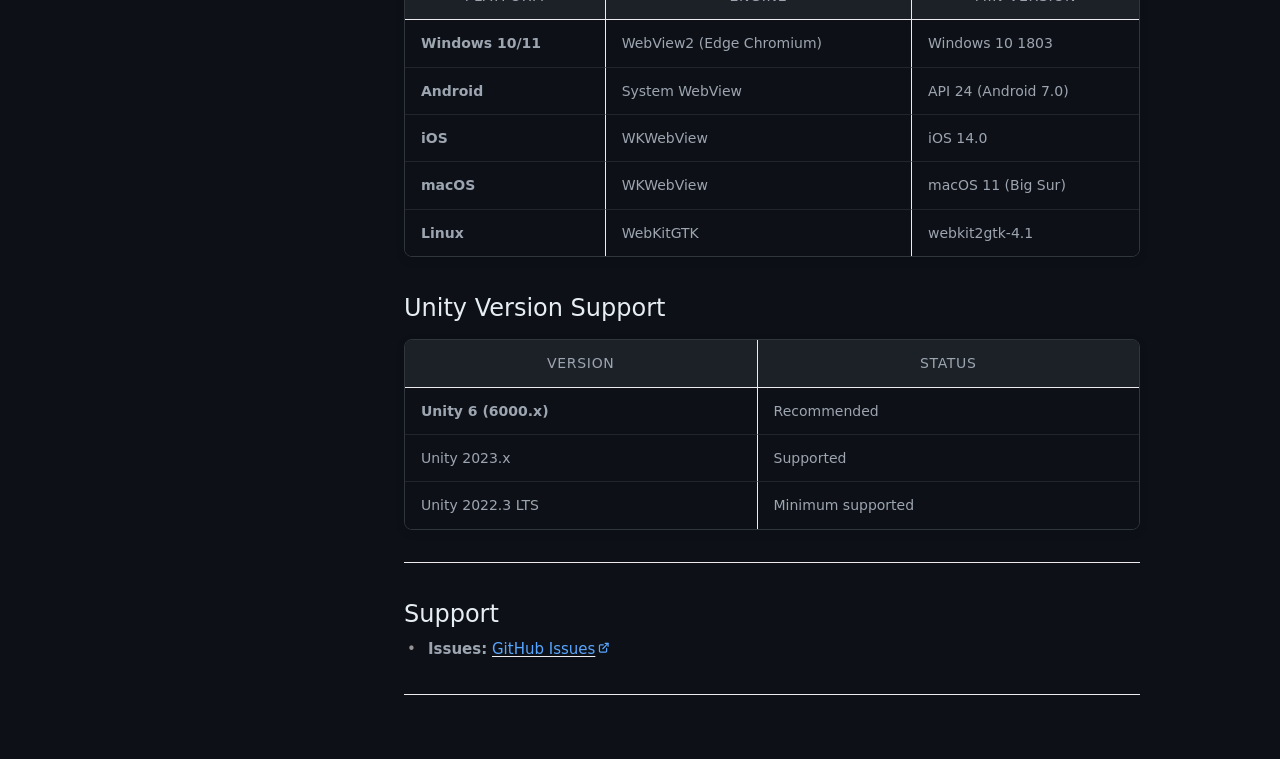
==== commit a63fe26d: "docs: deploy from lightweight-browser@907a5056104b104140120315b6d116522f8977a0 Parashrix/lightweight" ====
--- a/index.html
+++ b/index.html
@@ -1 +1 @@
-<!DOCTYPE html> <html lang="en-US"> <head> <meta charset="UTF-8"> <meta http-equiv="X-UA-Compatible" content="IE=Edge"> <link rel="stylesheet" href="/lightweight-browser-support/assets/css/just-the-docs-default.css"> <link rel="stylesheet" href="/lightweight-browser-support/assets/css/just-the-docs-head-nav.css" id="jtd-head-nav-stylesheet"> <style id="jtd-nav-activation"> .site-nav > ul.nav-list:first-child > li:not(:nth-child(1)) > a, .site-nav > ul.nav-list:first-child > li > ul > li a { background-image: none; } .site-nav > ul.nav-list:not(:first-child) a, .site-nav li.external a { background-image: none; } .site-nav > ul.nav-list:first-child > li:nth-child(1) > a { font-weight: 600; text-decoration: none; }.site-nav > ul.nav-list:first-child > li:nth-child(1) > button svg { transform: rotate(-90deg); }.site-nav > ul.nav-list:first-child > li.nav-list-item:nth-child(1) > ul.nav-list { display: block; } </style> <script src="/lightweight-browser-support/assets/js/vendor/lunr.min.js"></script> <script src="/lightweight-browser-support/assets/js/just-the-docs.js"></script> <meta name="viewport" content="width=device-width, initial-scale=1"> <!-- Begin Jekyll SEO tag v2.8.0 --> <title>Home | Lightweight Browser</title> <meta name="generator" content="Jekyll v4.4.1" /> <meta property="og:title" content="Home" /> <meta property="og:locale" content="en_US" /> <meta name="description" content="A lightweight multi-platform native webview plugin for Unity" /> <meta property="og:description" content="A lightweight multi-platform native webview plugin for Unity" /> <link rel="canonical" href="https://hexora-company.github.io/lightweight-browser-support/" /> <meta property="og:url" content="https://hexora-company.github.io/lightweight-browser-support/" /> <meta property="og:site_name" content="Lightweight Browser" /> <meta property="og:type" content="website" /> <meta name="twitter:card" content="summary" /> <meta property="twitter:title" content="Home" /> <script type="application/ld+json"> {"@context":"https://schema.org","@type":"WebSite","description":"A lightweight multi-platform native webview plugin for Unity","headline":"Home","name":"Lightweight Browser","publisher":{"@type":"Organization","logo":{"@type":"ImageObject","url":"https://hexora-company.github.io/lightweight-browser-support/assets/images/lwb-logo.png"}},"url":"https://hexora-company.github.io/lightweight-browser-support/"}</script> <!-- End Jekyll SEO tag --> </head> <body> <a class="skip-to-main" href="#main-content">Skip to main content</a> <svg xmlns="http://www.w3.org/2000/svg" class="d-none"> <symbol id="svg-link" viewBox="0 0 24 24"> <title>Link</title> <svg xmlns="http://www.w3.org/2000/svg" width="24" height="24" viewBox="0 0 24 24" fill="none" stroke="currentColor" stroke-width="2" stroke-linecap="round" stroke-linejoin="round" class="feather feather-link"> <path d="M10 13a5 5 0 0 0 7.54.54l3-3a5 5 0 0 0-7.07-7.07l-1.72 1.71"></path><path d="M14 11a5 5 0 0 0-7.54-.54l-3 3a5 5 0 0 0 7.07 7.07l1.71-1.71"></path> </svg> </symbol> <symbol id="svg-menu" viewBox="0 0 24 24"> <title>Menu</title> <svg xmlns="http://www.w3.org/2000/svg" width="24" height="24" viewBox="0 0 24 24" fill="none" stroke="currentColor" stroke-width="2" stroke-linecap="round" stroke-linejoin="round" class="feather feather-menu"> <line x1="3" y1="12" x2="21" y2="12"></line><line x1="3" y1="6" x2="21" y2="6"></line><line x1="3" y1="18" x2="21" y2="18"></line> </svg> </symbol> <symbol id="svg-arrow-right" viewBox="0 0 24 24"> <title>Expand</title> <svg xmlns="http://www.w3.org/2000/svg" width="24" height="24" viewBox="0 0 24 24" fill="none" stroke="currentColor" stroke-width="2" stroke-linecap="round" stroke-linejoin="round" class="feather feather-chevron-right"> <polyline points="9 18 15 12 9 6"></polyline> </svg> </symbol> <!-- Feather. MIT License: https://github.com/feathericons/feather/blob/master/LICENSE --> <symbol id="svg-external-link" width="24" height="24" viewBox="0 0 24 24" fill="none" stroke="currentColor" stroke-width="2" stroke-linecap="round" stroke-linejoin="round" class="feather feather-external-link"> <title id="svg-external-link-title">(external link)</title> <path d="M18 13v6a2 2 0 0 1-2 2H5a2 2 0 0 1-2-2V8a2 2 0 0 1 2-2h6"></path><polyline points="15 3 21 3 21 9"></polyline><line x1="10" y1="14" x2="21" y2="3"></line> </symbol> <symbol id="svg-doc" viewBox="0 0 24 24"> <title>Document</title> <svg xmlns="http://www.w3.org/2000/svg" width="24" height="24" viewBox="0 0 24 24" fill="none" stroke="currentColor" stroke-width="2" stroke-linecap="round" stroke-linejoin="round" class="feather feather-file"> <path d="M13 2H6a2 2 0 0 0-2 2v16a2 2 0 0 0 2 2h12a2 2 0 0 0 2-2V9z"></path><polyline points="13 2 13 9 20 9"></polyline> </svg> </symbol> <symbol id="svg-search" viewBox="0 0 24 24"> <title>Search</title> <svg xmlns="http://www.w3.org/2000/svg" width="24" height="24" viewBox="0 0 24 24" fill="none" stroke="currentColor" stroke-width="2" stroke-linecap="round" stroke-linejoin="round" class="feather feather-search"> <circle cx="11" cy="11" r="8"></circle><line x1="21" y1="21" x2="16.65" y2="16.65"></line> </svg> </symbol> <!-- Bootstrap Icons. MIT License: https://github.com/twbs/icons/blob/main/LICENSE.md --> <symbol id="svg-copy" viewBox="0 0 16 16"> <title>Copy</title> <svg xmlns="http://www.w3.org/2000/svg" width="16" height="16" fill="currentColor" class="bi bi-clipboard" viewBox="0 0 16 16"> <path d="M4 1.5H3a2 2 0 0 0-2 2V14a2 2 0 0 0 2 2h10a2 2 0 0 0 2-2V3.5a2 2 0 0 0-2-2h-1v1h1a1 1 0 0 1 1 1V14a1 1 0 0 1-1 1H3a1 1 0 0 1-1-1V3.5a1 1 0 0 1 1-1h1v-1z"/> <path d="M9.5 1a.5.5 0 0 1 .5.5v1a.5.5 0 0 1-.5.5h-3a.5.5 0 0 1-.5-.5v-1a.5.5 0 0 1 .5-.5h3zm-3-1A1.5 1.5 0 0 0 5 1.5v1A1.5 1.5 0 0 0 6.5 4h3A1.5 1.5 0 0 0 11 2.5v-1A1.5 1.5 0 0 0 9.5 0h-3z"/> </svg> </symbol> <symbol id="svg-copied" viewBox="0 0 16 16"> <title>Copied</title> <svg xmlns="http://www.w3.org/2000/svg" width="16" height="16" fill="currentColor" class="bi bi-clipboard-check-fill" viewBox="0 0 16 16"> <path d="M6.5 0A1.5 1.5 0 0 0 5 1.5v1A1.5 1.5 0 0 0 6.5 4h3A1.5 1.5 0 0 0 11 2.5v-1A1.5 1.5 0 0 0 9.5 0h-3Zm3 1a.5.5 0 0 1 .5.5v1a.5.5 0 0 1-.5.5h-3a.5.5 0 0 1-.5-.5v-1a.5.5 0 0 1 .5-.5h3Z"/> <path d="M4 1.5H3a2 2 0 0 0-2 2V14a2 2 0 0 0 2 2h10a2 2 0 0 0 2-2V3.5a2 2 0 0 0-2-2h-1v1A2.5 2.5 0 0 1 9.5 5h-3A2.5 2.5 0 0 1 4 2.5v-1Zm6.854 7.354-3 3a.5.5 0 0 1-.708 0l-1.5-1.5a.5.5 0 0 1 .708-.708L7.5 10.793l2.646-2.647a.5.5 0 0 1 .708.708Z"/> </svg> </symbol> </svg> <header class="side-bar"> <div class="site-header"> <a href="/lightweight-browser-support/" class="site-title lh-tight"><div class="site-brand"> <img src="/lightweight-browser-support/assets/images/lwb-logo.png" alt="" class="site-logo-img" /> <div class="site-brand-text"> <span class="site-brand-name">Lightweight Browser</span> <span class="site-brand-tagline">by Hexora</span> </div> </div> </a> <button id="menu-button" class="site-button btn-reset" aria-label="Menu" aria-expanded="false"> <svg viewBox="0 0 24 24" class="icon" aria-hidden="true"><use xlink:href="#svg-menu"></use></svg> </button> </div> <nav aria-label="Main" id="site-nav" class="site-nav"> <ul class="nav-list"><li class="nav-list-item"><a href="/lightweight-browser-support/" class="nav-list-link">Home</a></li><li class="nav-list-item"><a href="/lightweight-browser-support/user-guide/" class="nav-list-link">User Guide</a></li><li class="nav-list-item"><a href="/lightweight-browser-support/api-reference/" class="nav-list-link">API Reference</a></li><li class="nav-list-item"><a href="/lightweight-browser-support/js-bridge-guide/" class="nav-list-link">JavaScript Bridge</a></li><li class="nav-list-item"><a href="/lightweight-browser-support/compatibility/" class="nav-list-link">Compatibility Matrix</a></li><li class="nav-list-item"><a href="/lightweight-browser-support/troubleshooting/" class="nav-list-link">Troubleshooting</a></li><li class="nav-list-item"><a href="/lightweight-browser-support/testing-guide/" class="nav-list-link">Testing Guide</a></li><li class="nav-list-item"><a href="/lightweight-browser-support/changelog/" class="nav-list-link">Changelog</a></li><li class="nav-list-item"><a href="/lightweight-browser-support/demo/" class="nav-list-link">Demo Downloads</a></li><li class="nav-list-item"><a href="/lightweight-browser-support/report-bug/" class="nav-list-link">Report a Bug</a></li><li class="nav-list-item"><a href="/lightweight-browser-support/roadmap/" class="nav-list-link">Platform Roadmap</a></li></ul> </nav> <div class="d-md-block d-none site-footer"> This site uses <a href="https://github.com/just-the-docs/just-the-docs">Just the Docs</a>, a documentation theme for Jekyll. </div> </header> <div class="main" id="top"> <div id="main-header" class="main-header"> <div class="search" role="search"> <div class="search-input-wrap"> <input type="text" id="search-input" class="search-input" tabindex="0" placeholder="Search Lightweight Browser" autocomplete="off"> <label for="search-input" class="search-label"> <span class="sr-only">Search Lightweight Browser</span> <svg viewBox="0 0 24 24" class="search-icon" aria-hidden="true"><use xlink:href="#svg-search"></use></svg> </label> </div> <div id="search-results" class="search-results"></div> </div> <nav aria-label="Auxiliary" class="aux-nav"> <ul class="aux-nav-list"> <li class="aux-nav-list-item"> <a href="https://hexora-company.github.io/lightweight-browser-support/demo/" class="site-button" target="_blank" rel="noopener noreferrer" > Demo Downloads </a> </li> <li class="aux-nav-list-item"> <a href="https://hexora-company.github.io/lightweight-browser-support/roadmap/" class="site-button" target="_blank" rel="noopener noreferrer" > Platform Roadmap </a> </li> <li class="aux-nav-list-item"> <a href="https://assetstore.unity.com/publishers/hexora" class="site-button" target="_blank" rel="noopener noreferrer" > Asset Store </a> </li> </ul> </nav> </div> <div class="main-content-wrap"> <div id="main-content" class="main-content"> <main> <h1 id="lightweight-browser"> <a href="#lightweight-browser" class="anchor-heading" aria-labelledby="lightweight-browser"><svg viewBox="0 0 16 16" aria-hidden="true"><use xlink:href="#svg-link"></use></svg></a> Lightweight Browser </h1> <p>A lightweight <strong>multi-platform native webview</strong> plugin for Unity that renders web content as <code class="language-plaintext highlighter-rouge">Texture2D</code>, allowing Unity UI and game objects to draw on top.</p><hr /> <h2 id="key-features"> <a href="#key-features" class="anchor-heading" aria-labelledby="key-features"><svg viewBox="0 0 16 16" aria-hidden="true"><use xlink:href="#svg-link"></use></svg></a> Key Features </h2> <ul> <li><strong>5 platforms</strong> — Windows (WebView2), Android (System WebView), iOS (WKWebView), macOS (WKWebView), Linux (WebKitGTK)</li> <li><strong>Texture-based rendering</strong> — Web content rendered to <code class="language-plaintext highlighter-rouge">Texture2D</code>, pipeline-agnostic (Built-in, URP, HDRP)</li> <li><strong>Bidirectional JS ↔ C# bridge</strong> — <code class="language-plaintext highlighter-rouge">window.unityBridge</code> API with send, call, on/off patterns</li> <li><strong>One component setup</strong> — Add <code class="language-plaintext highlighter-rouge">LightweightBrowser</code> to any GameObject, set a URL, press Play</li> <li><strong>Auto-resize</strong> — <code class="language-plaintext highlighter-rouge">ScreenResizeHandler</code> detects resolution changes and adapts</li> <li><strong>Debug overlay</strong> — Real-time bridge message inspector (F12)</li> </ul><hr /> <h2 id="prerequisites"> <a href="#prerequisites" class="anchor-heading" aria-labelledby="prerequisites"><svg viewBox="0 0 16 16" aria-hidden="true"><use xlink:href="#svg-link"></use></svg></a> Prerequisites </h2> <ul> <li><strong>Unity 2022.3 LTS</strong> or newer (Unity 6 recommended)</li> <li><strong>IL2CPP</strong> scripting backend recommended (Mono supported on desktop)</li> <li><strong>Linux only:</strong> install <code class="language-plaintext highlighter-rouge">libwebkit2gtk-4.1</code> and <code class="language-plaintext highlighter-rouge">libgtk-3</code> via your package manager</li> <li>All other platforms ship with their webview runtime pre-installed</li> </ul> <p>See the <a href="/lightweight-browser-support/user-guide/#prerequisites">User Guide</a> for full details.</p><hr /> <h2 id="quick-links"> <a href="#quick-links" class="anchor-heading" aria-labelledby="quick-links"><svg viewBox="0 0 16 16" aria-hidden="true"><use xlink:href="#svg-link"></use></svg></a> Quick Links </h2> <div class="table-wrapper"><table> <thead> <tr> <th>Page</th> <th>Description</th> </tr> </thead> <tbody> <tr> <td><a href="/lightweight-browser-support/user-guide/">User Guide</a></td> <td>Prerequisites, installation, quick start, inspector setup</td> </tr> <tr> <td><a href="/lightweight-browser-support/demo/">Demo Downloads</a></td> <td>Try before you buy — pre-built demos for all platforms</td> </tr> <tr> <td><a href="/lightweight-browser-support/api-reference/">API Reference</a></td> <td>Complete C# and JavaScript API</td> </tr> <tr> <td><a href="/lightweight-browser-support/js-bridge-guide/">JavaScript Bridge</a></td> <td>Bidirectional JS ↔ C# communication</td> </tr> <tr> <td><a href="/lightweight-browser-support/compatibility/">Compatibility Matrix</a></td> <td>Platforms, Unity versions, codecs</td> </tr> <tr> <td><a href="/lightweight-browser-support/troubleshooting/">Troubleshooting</a></td> <td>Common issues and solutions</td> </tr> <tr> <td><a href="/lightweight-browser-support/testing-guide/">Testing Guide</a></td> <td>Automated + manual test checklists</td> </tr> <tr> <td><a href="/lightweight-browser-support/changelog/">Changelog</a></td> <td>Release history</td> </tr> <tr> <td><a href="/lightweight-browser-support/roadmap/">Platform Roadmap</a></td> <td>Vote for the next platform — Android, macOS, iOS, Linux</td> </tr> <tr> <td><a href="/lightweight-browser-support/report-bug/">Report a Bug</a></td> <td>Bug reports &amp; feature requests</td> </tr> </tbody> </table></div><hr /> <h2 id="supported-platforms"> <a href="#supported-platforms" class="anchor-heading" aria-labelledby="supported-platforms"><svg viewBox="0 0 16 16" aria-hidden="true"><use xlink:href="#svg-link"></use></svg></a> Supported Platforms </h2> <div class="table-wrapper"><table> <thead> <tr> <th>Platform</th> <th>Engine</th> <th>Min Version</th> </tr> </thead> <tbody> <tr> <td><strong>Windows 10/11</strong></td> <td>WebView2 (Edge Chromium)</td> <td>Windows 10 1803</td> </tr> <tr> <td><strong>Android</strong></td> <td>System WebView</td> <td>API 24 (Android 7.0)</td> </tr> <tr> <td><strong>iOS</strong></td> <td>WKWebView</td> <td>iOS 14.0</td> </tr> <tr> <td><strong>macOS</strong></td> <td>WKWebView</td> <td>macOS 11 (Big Sur)</td> </tr> <tr> <td><strong>Linux</strong></td> <td>WebKitGTK</td> <td>webkit2gtk-4.1</td> </tr> </tbody> </table></div> <h2 id="unity-version-support"> <a href="#unity-version-support" class="anchor-heading" aria-labelledby="unity-version-support"><svg viewBox="0 0 16 16" aria-hidden="true"><use xlink:href="#svg-link"></use></svg></a> Unity Version Support </h2> <div class="table-wrapper"><table> <thead> <tr> <th>Version</th> <th>Status</th> </tr> </thead> <tbody> <tr> <td><strong>Unity 6 (6000.x)</strong></td> <td>Recommended</td> </tr> <tr> <td>Unity 2023.x</td> <td>Supported</td> </tr> <tr> <td>Unity 2022.3 LTS</td> <td>Minimum supported</td> </tr> </tbody> </table></div><hr /> <h2 id="support"> <a href="#support" class="anchor-heading" aria-labelledby="support"><svg viewBox="0 0 16 16" aria-hidden="true"><use xlink:href="#svg-link"></use></svg></a> Support </h2> <ul> <li><strong>Issues:</strong> <a href="https://github.com/Hexora-Company/lightweight-browser/issues">GitHub Issues</a></li> </ul> </main> <hr> <footer> <p><a href="#top" id="back-to-top">Back to top</a></p> <p class="text-small mb-0">&copy; 2026 Hexora. All rights reserved.</p> <div class="d-md-none mt-4 fs-2"> This site uses <a href="https://github.com/just-the-docs/just-the-docs">Just the Docs</a>, a documentation theme for Jekyll. </div> </footer> </div> </div> <div class="search-overlay"></div> </div> </body> </html>
+<!DOCTYPE html> <html lang="en-US"> <head> <meta charset="UTF-8"> <meta http-equiv="X-UA-Compatible" content="IE=Edge"> <link rel="stylesheet" href="/assets/css/just-the-docs-default.css"> <link rel="stylesheet" href="/assets/css/just-the-docs-head-nav.css" id="jtd-head-nav-stylesheet"> <style id="jtd-nav-activation"> .site-nav > ul.nav-list:first-child > li:not(:nth-child(1)) > a, .site-nav > ul.nav-list:first-child > li > ul > li a { background-image: none; } .site-nav > ul.nav-list:not(:first-child) a, .site-nav li.external a { background-image: none; } .site-nav > ul.nav-list:first-child > li:nth-child(1) > a { font-weight: 600; text-decoration: none; }.site-nav > ul.nav-list:first-child > li:nth-child(1) > button svg { transform: rotate(-90deg); }.site-nav > ul.nav-list:first-child > li.nav-list-item:nth-child(1) > ul.nav-list { display: block; } </style> <script src="/assets/js/vendor/lunr.min.js"></script> <script src="/assets/js/just-the-docs.js"></script> <meta name="viewport" content="width=device-width, initial-scale=1"> <!-- Begin Jekyll SEO tag v2.8.0 --> <title>Home | Lightweight Browser</title> <meta name="generator" content="Jekyll v4.4.1" /> <meta property="og:title" content="Home" /> <meta name="author" content="Parashrix" /> <meta property="og:locale" content="en_US" /> <meta name="description" content="Lightweight Browser — a multi-platform native webview plugin for Unity. Render web content to Texture2D on Windows, Android, iOS, macOS and Linux." /> <meta property="og:description" content="Lightweight Browser — a multi-platform native webview plugin for Unity. Render web content to Texture2D on Windows, Android, iOS, macOS and Linux." /> <link rel="canonical" href="https://lwb-docs.gethexora.com/" /> <meta property="og:url" content="https://lwb-docs.gethexora.com/" /> <meta property="og:site_name" content="Lightweight Browser" /> <meta property="og:image" content="https://lwb-docs.gethexora.com/assets/images/lwb-logo.png" /> <meta property="og:type" content="website" /> <meta name="twitter:card" content="summary" /> <meta property="twitter:image" content="https://lwb-docs.gethexora.com/assets/images/lwb-logo.png" /> <meta property="twitter:title" content="Home" /> <meta name="twitter:site" content="@" /> <meta name="twitter:creator" content="@Parashrix" /> <script type="application/ld+json"> {"@context":"https://schema.org","@type":"WebSite","author":{"@type":"Person","name":"Parashrix"},"dateModified":"2026-03-24T00:00:00+00:00","description":"Lightweight Browser — a multi-platform native webview plugin for Unity. Render web content to Texture2D on Windows, Android, iOS, macOS and Linux.","headline":"Home","image":"https://lwb-docs.gethexora.com/assets/images/lwb-logo.png","name":"Parashrix","publisher":{"@type":"Organization","logo":{"@type":"ImageObject","url":"https://lwb-docs.gethexora.com/assets/images/lwb-logo.png"},"name":"Parashrix"},"sameAs":["https://github.com/Parashrix","https://gethexora.com"],"url":"https://lwb-docs.gethexora.com/"}</script> <!-- End Jekyll SEO tag --> <!-- Favicon --> <link rel="icon" type="image/png" sizes="32x32" href="/assets/images/lwb-logo.png"> <link rel="apple-touch-icon" href="/assets/images/lwb-logo.png"> <!-- Open Graph enhancements --> <meta property="og:image:width" content="1200"> <meta property="og:image:height" content="630"> <meta property="og:image:alt" content="Lightweight Browser — Unity Webview Plugin by Parashrix"> <!-- Structured data: SoftwareApplication --> <script type="application/ld+json"> { "@context": "https://schema.org", "@type": "SoftwareApplication", "name": "Lightweight Browser", "applicationCategory": "DeveloperApplication", "operatingSystem": "Windows, macOS, Linux, Android, iOS", "description": "A multi-platform native webview plugin for Unity that renders web content to Texture2D.", "url": "https://lwb-docs.gethexora.com", "author": { "@type": "Organization", "name": "Parashrix", "url": "https://gethexora.com" }, "offers": { "@type": "Offer", "url": "https://assetstore.unity.com/publishers/parashrix", "priceCurrency": "USD", "availability": "https://schema.org/InStock" }, "softwareRequirements": "Unity 2022.3 LTS or newer" } </script> <!-- Back-to-top scroll behaviour --> <script> document.addEventListener('DOMContentLoaded', function() { var btn = document.getElementById('back-to-top'); if (!btn) return; window.addEventListener('scroll', function() { if (window.scrollY > 300) { btn.style.opacity = '1'; btn.style.pointerEvents = 'auto'; } else { btn.style.opacity = '0'; btn.style.pointerEvents = 'none'; } }); }); </script> </head> <body> <a class="skip-to-main" href="#main-content">Skip to main content</a> <svg xmlns="http://www.w3.org/2000/svg" class="d-none"> <symbol id="svg-link" viewBox="0 0 24 24"> <title>Link</title> <svg xmlns="http://www.w3.org/2000/svg" width="24" height="24" viewBox="0 0 24 24" fill="none" stroke="currentColor" stroke-width="2" stroke-linecap="round" stroke-linejoin="round" class="feather feather-link"> <path d="M10 13a5 5 0 0 0 7.54.54l3-3a5 5 0 0 0-7.07-7.07l-1.72 1.71"></path><path d="M14 11a5 5 0 0 0-7.54-.54l-3 3a5 5 0 0 0 7.07 7.07l1.71-1.71"></path> </svg> </symbol> <symbol id="svg-menu" viewBox="0 0 24 24"> <title>Menu</title> <svg xmlns="http://www.w3.org/2000/svg" width="24" height="24" viewBox="0 0 24 24" fill="none" stroke="currentColor" stroke-width="2" stroke-linecap="round" stroke-linejoin="round" class="feather feather-menu"> <line x1="3" y1="12" x2="21" y2="12"></line><line x1="3" y1="6" x2="21" y2="6"></line><line x1="3" y1="18" x2="21" y2="18"></line> </svg> </symbol> <symbol id="svg-arrow-right" viewBox="0 0 24 24"> <title>Expand</title> <svg xmlns="http://www.w3.org/2000/svg" width="24" height="24" viewBox="0 0 24 24" fill="none" stroke="currentColor" stroke-width="2" stroke-linecap="round" stroke-linejoin="round" class="feather feather-chevron-right"> <polyline points="9 18 15 12 9 6"></polyline> </svg> </symbol> <!-- Feather. MIT License: https://github.com/feathericons/feather/blob/master/LICENSE --> <symbol id="svg-external-link" width="24" height="24" viewBox="0 0 24 24" fill="none" stroke="currentColor" stroke-width="2" stroke-linecap="round" stroke-linejoin="round" class="feather feather-external-link"> <title id="svg-external-link-title">(external link)</title> <path d="M18 13v6a2 2 0 0 1-2 2H5a2 2 0 0 1-2-2V8a2 2 0 0 1 2-2h6"></path><polyline points="15 3 21 3 21 9"></polyline><line x1="10" y1="14" x2="21" y2="3"></line> </symbol> <symbol id="svg-doc" viewBox="0 0 24 24"> <title>Document</title> <svg xmlns="http://www.w3.org/2000/svg" width="24" height="24" viewBox="0 0 24 24" fill="none" stroke="currentColor" stroke-width="2" stroke-linecap="round" stroke-linejoin="round" class="feather feather-file"> <path d="M13 2H6a2 2 0 0 0-2 2v16a2 2 0 0 0 2 2h12a2 2 0 0 0 2-2V9z"></path><polyline points="13 2 13 9 20 9"></polyline> </svg> </symbol> <symbol id="svg-search" viewBox="0 0 24 24"> <title>Search</title> <svg xmlns="http://www.w3.org/2000/svg" width="24" height="24" viewBox="0 0 24 24" fill="none" stroke="currentColor" stroke-width="2" stroke-linecap="round" stroke-linejoin="round" class="feather feather-search"> <circle cx="11" cy="11" r="8"></circle><line x1="21" y1="21" x2="16.65" y2="16.65"></line> </svg> </symbol> <!-- Bootstrap Icons. MIT License: https://github.com/twbs/icons/blob/main/LICENSE.md --> <symbol id="svg-copy" viewBox="0 0 16 16"> <title>Copy</title> <svg xmlns="http://www.w3.org/2000/svg" width="16" height="16" fill="currentColor" class="bi bi-clipboard" viewBox="0 0 16 16"> <path d="M4 1.5H3a2 2 0 0 0-2 2V14a2 2 0 0 0 2 2h10a2 2 0 0 0 2-2V3.5a2 2 0 0 0-2-2h-1v1h1a1 1 0 0 1 1 1V14a1 1 0 0 1-1 1H3a1 1 0 0 1-1-1V3.5a1 1 0 0 1 1-1h1v-1z"/> <path d="M9.5 1a.5.5 0 0 1 .5.5v1a.5.5 0 0 1-.5.5h-3a.5.5 0 0 1-.5-.5v-1a.5.5 0 0 1 .5-.5h3zm-3-1A1.5 1.5 0 0 0 5 1.5v1A1.5 1.5 0 0 0 6.5 4h3A1.5 1.5 0 0 0 11 2.5v-1A1.5 1.5 0 0 0 9.5 0h-3z"/> </svg> </symbol> <symbol id="svg-copied" viewBox="0 0 16 16"> <title>Copied</title> <svg xmlns="http://www.w3.org/2000/svg" width="16" height="16" fill="currentColor" class="bi bi-clipboard-check-fill" viewBox="0 0 16 16"> <path d="M6.5 0A1.5 1.5 0 0 0 5 1.5v1A1.5 1.5 0 0 0 6.5 4h3A1.5 1.5 0 0 0 11 2.5v-1A1.5 1.5 0 0 0 9.5 0h-3Zm3 1a.5.5 0 0 1 .5.5v1a.5.5 0 0 1-.5.5h-3a.5.5 0 0 1-.5-.5v-1a.5.5 0 0 1 .5-.5h3Z"/> <path d="M4 1.5H3a2 2 0 0 0-2 2V14a2 2 0 0 0 2 2h10a2 2 0 0 0 2-2V3.5a2 2 0 0 0-2-2h-1v1A2.5 2.5 0 0 1 9.5 5h-3A2.5 2.5 0 0 1 4 2.5v-1Zm6.854 7.354-3 3a.5.5 0 0 1-.708 0l-1.5-1.5a.5.5 0 0 1 .708-.708L7.5 10.793l2.646-2.647a.5.5 0 0 1 .708.708Z"/> </svg> </symbol> </svg> <header class="side-bar"> <div class="site-header"> <a href="/" class="site-title lh-tight"><div class="site-brand"> <img src="/assets/images/lwb-logo.png" alt="" class="site-logo-img" /> <div class="site-brand-text"> <span class="site-brand-name">Lightweight Browser</span> <span class="site-brand-tagline">by Parashrix</span> </div> </div> </a> <button id="menu-button" class="site-button btn-reset" aria-label="Menu" aria-expanded="false"> <svg viewBox="0 0 24 24" class="icon" aria-hidden="true"><use xlink:href="#svg-menu"></use></svg> </button> </div> <nav aria-label="Main" id="site-nav" class="site-nav"> <ul class="nav-list"><li class="nav-list-item"><a href="/" class="nav-list-link">Home</a></li><li class="nav-list-item"><a href="/user-guide/" class="nav-list-link">User Guide</a></li><li class="nav-list-item"><a href="/api-reference/" class="nav-list-link">API Reference</a></li><li class="nav-list-item"><a href="/js-bridge-guide/" class="nav-list-link">JavaScript Bridge</a></li><li class="nav-list-item"><a href="/compatibility/" class="nav-list-link">Compatibility Matrix</a></li><li class="nav-list-item"><a href="/troubleshooting/" class="nav-list-link">Troubleshooting</a></li><li class="nav-list-item"><a href="/testing-guide/" class="nav-list-link">Testing Guide</a></li><li class="nav-list-item"><a href="/changelog/" class="nav-list-link">Changelog</a></li><li class="nav-list-item"><a href="/demo/" class="nav-list-link">Demo Downloads</a></li><li class="nav-list-item"><a href="/report-bug/" class="nav-list-link">Report a Bug</a></li><li class="nav-list-item"><a href="/roadmap/" class="nav-list-link">Platform Roadmap</a></li></ul> </nav> <div class="d-md-block d-none site-footer"> <p class="text-small text-grey-dk-100 mb-0">&copy; 2026 Parashrix. All rights reserved.</p> <p class="text-small text-grey-dk-100 mb-0"><a href="https://gethexora.com" style="color: inherit; text-decoration: none;">gethexora.com</a></p> </div> </header> <div class="main" id="top"> <div id="main-header" class="main-header"> <div class="search" role="search"> <div class="search-input-wrap"> <input type="text" id="search-input" class="search-input" tabindex="0" placeholder="Search Lightweight Browser" autocomplete="off"> <label for="search-input" class="search-label"> <span class="sr-only">Search Lightweight Browser</span> <svg viewBox="0 0 24 24" class="search-icon" aria-hidden="true"><use xlink:href="#svg-search"></use></svg> </label> </div> <div id="search-results" class="search-results"></div> </div> <nav aria-label="Auxiliary" class="aux-nav"> <ul class="aux-nav-list"> <li class="aux-nav-list-item"> <a href="https://assetstore.unity.com/publishers/parashrix" target="_blank" rel="noopener noreferrer" > Unity Asset Store <svg viewBox="0 0 24 24" aria-labelledby="svg-external-link-title"><use xlink:href="#svg-external-link"></use></svg> </a> </li> </ul> </nav> </div> <div class="main-content-wrap"> <div id="main-content" class="main-content"> <main> <h1 id="lightweight-browser"> <a href="#lightweight-browser" class="anchor-heading" aria-labelledby="lightweight-browser"><svg viewBox="0 0 16 16" aria-hidden="true"><use xlink:href="#svg-link"></use></svg></a> Lightweight Browser </h1> <p>A lightweight <strong>multi-platform native webview</strong> plugin for Unity that renders web content as <code class="language-plaintext highlighter-rouge">Texture2D</code>, allowing Unity UI and game objects to draw on top.</p><hr /> <h2 id="key-features"> <a href="#key-features" class="anchor-heading" aria-labelledby="key-features"><svg viewBox="0 0 16 16" aria-hidden="true"><use xlink:href="#svg-link"></use></svg></a> Key Features </h2> <ul> <li><strong>5 platforms</strong> — Windows (WebView2), Android (System WebView), iOS (WKWebView), macOS (WKWebView), Linux (WebKitGTK)</li> <li><strong>Texture-based rendering</strong> — Web content rendered to <code class="language-plaintext highlighter-rouge">Texture2D</code>, pipeline-agnostic (Built-in, URP, HDRP)</li> <li><strong>Bidirectional JS ↔ C# bridge</strong> — <code class="language-plaintext highlighter-rouge">window.unityBridge</code> API with send, call, on/off patterns</li> <li><strong>One component setup</strong> — Add <code class="language-plaintext highlighter-rouge">LightweightBrowser</code> to any GameObject, set a URL, press Play</li> <li><strong>Auto-resize</strong> — <code class="language-plaintext highlighter-rouge">ScreenResizeHandler</code> detects resolution changes and adapts</li> <li><strong>Debug overlay</strong> — Real-time bridge message inspector (F12)</li> </ul><hr /> <h2 id="prerequisites"> <a href="#prerequisites" class="anchor-heading" aria-labelledby="prerequisites"><svg viewBox="0 0 16 16" aria-hidden="true"><use xlink:href="#svg-link"></use></svg></a> Prerequisites </h2> <ul> <li><strong>Unity 2022.3 LTS</strong> or newer (Unity 6 recommended)</li> <li><strong>IL2CPP</strong> scripting backend recommended (Mono supported on desktop)</li> <li><strong>Linux only:</strong> install <code class="language-plaintext highlighter-rouge">libwebkit2gtk-4.1</code> and <code class="language-plaintext highlighter-rouge">libgtk-3</code> via your package manager</li> <li>All other platforms ship with their webview runtime pre-installed</li> </ul> <p>See the <a href="/user-guide/#prerequisites">User Guide</a> for full details.</p><hr /> <h2 id="quick-links"> <a href="#quick-links" class="anchor-heading" aria-labelledby="quick-links"><svg viewBox="0 0 16 16" aria-hidden="true"><use xlink:href="#svg-link"></use></svg></a> Quick Links </h2> <div class="table-wrapper"><table> <thead> <tr> <th>Page</th> <th>Description</th> </tr> </thead> <tbody> <tr> <td><a href="/user-guide/">User Guide</a></td> <td>Prerequisites, installation, quick start, inspector setup</td> </tr> <tr> <td><a href="/demo/">Demo Downloads</a></td> <td>Try before you buy — pre-built demos for all platforms</td> </tr> <tr> <td><a href="/api-reference/">API Reference</a></td> <td>Complete C# and JavaScript API</td> </tr> <tr> <td><a href="/js-bridge-guide/">JavaScript Bridge</a></td> <td>Bidirectional JS ↔ C# communication</td> </tr> <tr> <td><a href="/compatibility/">Compatibility Matrix</a></td> <td>Platforms, Unity versions, codecs</td> </tr> <tr> <td><a href="/troubleshooting/">Troubleshooting</a></td> <td>Common issues and solutions</td> </tr> <tr> <td><a href="/testing-guide/">Testing Guide</a></td> <td>Automated + manual test checklists</td> </tr> <tr> <td><a href="/changelog/">Changelog</a></td> <td>Release history</td> </tr> <tr> <td><a href="/roadmap/">Platform Roadmap</a></td> <td>Vote for the next platform — Android, macOS, iOS, Linux</td> </tr> <tr> <td><a href="/report-bug/">Report a Bug</a></td> <td>Bug reports &amp; feature requests</td> </tr> </tbody> </table></div><hr /> <h2 id="supported-platforms"> <a href="#supported-platforms" class="anchor-heading" aria-labelledby="supported-platforms"><svg viewBox="0 0 16 16" aria-hidden="true"><use xlink:href="#svg-link"></use></svg></a> Supported Platforms </h2> <div class="table-wrapper"><table> <thead> <tr> <th>Platform</th> <th>Engine</th> <th>Min Version</th> </tr> </thead> <tbody> <tr> <td><strong>Windows 10/11</strong></td> <td>WebView2 (Edge Chromium)</td> <td>Windows 10 1803</td> </tr> <tr> <td><strong>Android</strong></td> <td>System WebView</td> <td>API 24 (Android 7.0)</td> </tr> <tr> <td><strong>iOS</strong></td> <td>WKWebView</td> <td>iOS 14.0</td> </tr> <tr> <td><strong>macOS</strong></td> <td>WKWebView</td> <td>macOS 11 (Big Sur)</td> </tr> <tr> <td><strong>Linux</strong></td> <td>WebKitGTK</td> <td>webkit2gtk-4.1</td> </tr> </tbody> </table></div> <h2 id="unity-version-support"> <a href="#unity-version-support" class="anchor-heading" aria-labelledby="unity-version-support"><svg viewBox="0 0 16 16" aria-hidden="true"><use xlink:href="#svg-link"></use></svg></a> Unity Version Support </h2> <div class="table-wrapper"><table> <thead> <tr> <th>Version</th> <th>Status</th> </tr> </thead> <tbody> <tr> <td><strong>Unity 6 (6000.x)</strong></td> <td>Recommended</td> </tr> <tr> <td>Unity 2023.x</td> <td>Supported</td> </tr> <tr> <td>Unity 2022.3 LTS</td> <td>Minimum supported</td> </tr> </tbody> </table></div><hr /> <h2 id="support"> <a href="#support" class="anchor-heading" aria-labelledby="support"><svg viewBox="0 0 16 16" aria-hidden="true"><use xlink:href="#svg-link"></use></svg></a> Support </h2> <ul> <li><strong>Issues:</strong> <a href="https://github.com/Parashrix/lightweight-browser/issues">GitHub Issues</a></li> </ul> </main> <hr> <footer> <p><a href="#top" id="back-to-top">↑</a></p> <div class="d-md-none mt-4 fs-2"> <p class="text-small text-grey-dk-100 mb-0">&copy; 2026 Parashrix. All rights reserved.</p> <p class="text-small text-grey-dk-100 mb-0"><a href="https://gethexora.com" style="color: inherit; text-decoration: none;">gethexora.com</a></p> </div> </footer> </div> </div> <div class="search-overlay"></div> </div> </body> </html>
--- a/assets/css/just-the-docs-default.css
+++ b/assets/css/just-the-docs-default.css
@@ -0,0 +1,8104 @@
+@charset "UTF-8";
+/*
+generated by accessible-pygments <https://github.com/Quansight-Labs/accessible-pygments>
+Copyright (c) 2022, Quansight Labs
+Licensed under the BSD license, see LICENSE for details.
+--
+generated by Pygments <https://pygments.org/>
+Copyright 2006-2025 by the Pygments team.
+Licensed under the BSD license, see LICENSE for details.
+*/
+.highlight .hll {
+  background-color: rgba(9, 105, 218, 0.2901960784);
+}
+
+.highlight .c {
+  color: #6E7781;
+} /* Comment */
+.highlight .err {
+  color: #CF222E;
+} /* Error */
+.highlight .k {
+  color: #CF222E;
+} /* Keyword */
+.highlight .l {
+  color: #953800;
+} /* Literal */
+.highlight .n {
+  color: #8250DF;
+} /* Name */
+.highlight .o {
+  color: #116329;
+} /* Operator */
+.highlight .p {
+  color: #24292F;
+} /* Punctuation */
+.highlight .ch {
+  color: #6E7781;
+} /* Comment.Hashbang */
+.highlight .cm {
+  color: #6E7781;
+} /* Comment.Multiline */
+.highlight .cp {
+  color: #6E7781;
+} /* Comment.Preproc */
+.highlight .cpf {
+  color: #6E7781;
+} /* Comment.PreprocFile */
+.highlight .c1 {
+  color: #6E7781;
+} /* Comment.Single */
+.highlight .cs {
+  color: #6E7781;
+} /* Comment.Special */
+.highlight .gd {
+  color: #0550AE;
+} /* Generic.Deleted */
+.highlight .ge {
+  font-style: italic;
+} /* Generic.Emph */
+.highlight .gr {
+  color: #CF222E;
+} /* Generic.Error */
+.highlight .gh {
+  color: #0550AE;
+} /* Generic.Heading */
+.highlight .gs {
+  font-weight: bold;
+} /* Generic.Strong */
+.highlight .gu {
+  color: #0550AE;
+} /* Generic.Subheading */
+.highlight .kc {
+  color: #0550AE;
+} /* Keyword.Constant */
+.highlight .kd {
+  color: #CF222E;
+} /* Keyword.Declaration */
+.highlight .kn {
+  color: #CF222E;
+} /* Keyword.Namespace */
+.highlight .kp {
+  color: #CF222E;
+} /* Keyword.Pseudo */
+.highlight .kr {
+  color: #CF222E;
+} /* Keyword.Reserved */
+.highlight .kt {
+  color: #CF222E;
+} /* Keyword.Type */
+.highlight .ld {
+  color: #953800;
+} /* Literal.Date */
+.highlight .m {
+  color: #953800;
+} /* Literal.Number */
+.highlight .s {
+  color: #0550AE;
+} /* Literal.String */
+.highlight .na {
+  color: #953800;
+} /* Name.Attribute */
+.highlight .nb {
+  color: #953800;
+} /* Name.Builtin */
+.highlight .nc {
+  color: #0550AE;
+} /* Name.Class */
+.highlight .no {
+  color: #0550AE;
+} /* Name.Constant */
+.highlight .nd {
+  color: #953800;
+} /* Name.Decorator */
+.highlight .ni {
+  color: #116329;
+} /* Name.Entity */
+.highlight .ne {
+  color: #8250DF;
+} /* Name.Exception */
+.highlight .nf {
+  color: #0550AE;
+} /* Name.Function */
+.highlight .nl {
+  color: #953800;
+} /* Name.Label */
+.highlight .nn {
+  color: #24292F;
+} /* Name.Namespace */
+.highlight .nx {
+  color: #8250DF;
+} /* Name.Other */
+.highlight .py {
+  color: #0550AE;
+} /* Name.Property */
+.highlight .nt {
+  color: #116329;
+} /* Name.Tag */
+.highlight .nv {
+  color: #953800;
+} /* Name.Variable */
+.highlight .ow {
+  color: #8250DF;
+} /* Operator.Word */
+.highlight .pm {
+  color: #24292F;
+} /* Punctuation.Marker */
+.highlight .w {
+  color: #24292F;
+} /* Text.Whitespace */
+.highlight .mb {
+  color: #953800;
+} /* Literal.Number.Bin */
+.highlight .mf {
+  color: #953800;
+} /* Literal.Number.Float */
+.highlight .mh {
+  color: #953800;
+} /* Literal.Number.Hex */
+.highlight .mi {
+  color: #953800;
+} /* Literal.Number.Integer */
+.highlight .mo {
+  color: #953800;
+} /* Literal.Number.Oct */
+.highlight .sa {
+  color: #0550AE;
+} /* Literal.String.Affix */
+.highlight .sb {
+  color: #0550AE;
+} /* Literal.String.Backtick */
+.highlight .sc {
+  color: #0550AE;
+} /* Literal.String.Char */
+.highlight .dl {
+  color: #0550AE;
+} /* Literal.String.Delimiter */
+.highlight .sd {
+  color: #0550AE;
+} /* Literal.String.Doc */
+.highlight .s2 {
+  color: #0550AE;
+} /* Literal.String.Double */
+.highlight .se {
+  color: #0550AE;
+} /* Literal.String.Escape */
+.highlight .sh {
+  color: #0550AE;
+} /* Literal.String.Heredoc */
+.highlight .si {
+  color: #0550AE;
+} /* Literal.String.Interpol */
+.highlight .sx {
+  color: #0550AE;
+} /* Literal.String.Other */
+.highlight .sr {
+  color: #0550AE;
+} /* Literal.String.Regex */
+.highlight .s1 {
+  color: #0550AE;
+} /* Literal.String.Single */
+.highlight .ss {
+  color: #0550AE;
+} /* Literal.String.Symbol */
+.highlight .bp {
+  color: #953800;
+} /* Name.Builtin.Pseudo */
+.highlight .fm {
+  color: #0550AE;
+} /* Name.Function.Magic */
+.highlight .vc {
+  color: #953800;
+} /* Name.Variable.Class */
+.highlight .vg {
+  color: #953800;
+} /* Name.Variable.Global */
+.highlight .vi {
+  color: #953800;
+} /* Name.Variable.Instance */
+.highlight .vm {
+  color: #953800;
+} /* Name.Variable.Magic */
+.highlight .il {
+  color: #953800;
+} /* Literal.Number.Integer.Long */
+.site-header {
+  background-color: #161b22;
+  border-bottom: 1px solid #30363d;
+  box-shadow: 0 1px 3px rgba(0, 0, 0, 0.4);
+}
+
+.site-title {
+  color: #e6edf3 !important;
+  font-weight: 500;
+  font-size: 1.15rem !important;
+  letter-spacing: -0.01em;
+}
+.site-title:hover {
+  background-image: none !important;
+}
+
+.site-header .site-button:hover {
+  background-image: none !important;
+  background-color: #252c35;
+}
+
+.site-brand {
+  display: flex;
+  align-items: center;
+  gap: 8px;
+  margin-left: -4px;
+}
+
+.site-logo-img {
+  width: 44px;
+  height: 44px;
+  object-fit: contain;
+}
+
+.site-brand-text {
+  display: flex;
+  flex-direction: column;
+  line-height: 1;
+  gap: 3px;
+}
+
+.site-brand-name {
+  font-size: 0.95rem;
+  font-weight: 600;
+  color: #e6edf3;
+}
+
+.site-brand-tagline {
+  font-size: 0.5rem;
+  font-weight: 400;
+  color: #6e7681;
+  letter-spacing: 0.08em;
+  text-transform: uppercase;
+}
+
+.site-nav {
+  background-color: #161b22;
+  border-right: 1px solid #30363d;
+  padding-top: 1rem;
+}
+
+.nav-list .nav-list-item {
+  font-size: 0.875rem;
+}
+.nav-list .nav-list-item .nav-list-link {
+  color: #9da5b0;
+  padding: 0.35rem 1rem 0.35rem 1.5rem;
+  border-radius: 0 24px 24px 0;
+  margin-right: 0.75rem;
+  font-weight: 500;
+  transition: background-color 0.15s ease, color 0.15s ease;
+}
+.nav-list .nav-list-item .nav-list-link:hover {
+  background-color: #252c35;
+  color: #e6edf3 !important;
+}
+.nav-list .nav-list-item .nav-list-link.active {
+  background-color: #162642;
+  color: #e6edf3 !important;
+  font-weight: 600;
+}
+
+.main-content h1 {
+  font-weight: 400;
+  font-size: 2rem;
+  color: #e6edf3;
+  margin-bottom: 1.5rem;
+  padding-bottom: 0.75rem;
+  border-bottom: 1px solid #30363d;
+}
+.main-content h2 {
+  font-weight: 500;
+  font-size: 1.5rem;
+  color: #e6edf3;
+  margin-top: 2.5rem;
+  margin-bottom: 1rem;
+}
+.main-content h3 {
+  font-weight: 600;
+  font-size: 1.125rem;
+  color: #e6edf3;
+}
+.main-content p, .main-content li {
+  font-size: 0.9375rem;
+  line-height: 1.7;
+  color: #9da5b0;
+}
+.main-content a {
+  color: #58a6ff;
+  text-decoration: none;
+  font-weight: 500;
+}
+.main-content a:hover {
+  color: rgb(139, 193.1796407186, 255);
+  text-decoration: underline;
+}
+
+table {
+  border: 1px solid #30363d;
+  border-radius: 8px;
+  overflow: hidden;
+  border-collapse: separate;
+  border-spacing: 0;
+  width: 100%;
+}
+table th {
+  background-color: #1c2128;
+  color: #9da5b0;
+  font-weight: 500;
+  font-size: 0.8125rem;
+  text-transform: uppercase;
+  letter-spacing: 0.05em;
+  padding: 0.75rem 1rem;
+  border-bottom: 2px solid #30363d;
+}
+table td {
+  padding: 0.75rem 1rem;
+  border-bottom: 1px solid #21262d;
+  font-size: 0.875rem;
+  color: #9da5b0;
+}
+table tr:last-child td {
+  border-bottom: none;
+}
+table tr:hover td {
+  background-color: #252c35;
+}
+
+code {
+  background-color: rgba(99, 110, 123, 0.25) !important;
+  border: 1px solid #30363d !important;
+  border-radius: 4px;
+  padding: 0.125rem 0.375rem;
+  font-size: 0.8125rem;
+  color: #ffa657 !important;
+  word-wrap: break-word;
+  overflow-wrap: break-word;
+}
+
+div.highlighter-rouge,
+div.listingblock > div.content,
+figure.highlight {
+  max-width: 100% !important;
+  overflow: hidden !important;
+  border-radius: 8px;
+  border: 1px solid #30363d !important;
+  background-color: #161b22 !important;
+  margin-bottom: 1rem;
+}
+div.highlighter-rouge div.highlight,
+div.listingblock > div.content div.highlight,
+figure.highlight div.highlight {
+  overflow-x: auto !important;
+  padding: 0 !important;
+  margin: 0 !important;
+  background-color: transparent !important;
+}
+
+pre {
+  background-color: #161b22 !important;
+  border: none !important;
+  border-radius: 0 !important;
+  padding: 1rem 1.25rem !important;
+  margin: 0 !important;
+  overflow-x: auto !important;
+  white-space: pre !important;
+  word-wrap: normal !important;
+}
+pre code {
+  background-color: transparent !important;
+  border: none !important;
+  padding: 0 !important;
+  font-size: 0.8125rem;
+  color: #e6edf3 !important;
+  white-space: pre !important;
+  word-wrap: normal !important;
+  overflow-wrap: normal !important;
+  display: block;
+}
+
+.main-content > pre {
+  border: 1px solid #30363d !important;
+  border-radius: 8px !important;
+  max-width: 100% !important;
+}
+
+.main-content .highlight pre {
+  background-color: #161b22 !important;
+}
+.main-content .highlight .hll {
+  background-color: #2d333b !important;
+}
+.main-content .highlight .c,
+.main-content .highlight .cd,
+.main-content .highlight .cm,
+.main-content .highlight .c1,
+.main-content .highlight .cs {
+  color: #8b949e !important;
+  font-style: italic;
+}
+.main-content .highlight .k,
+.main-content .highlight .kc,
+.main-content .highlight .kd,
+.main-content .highlight .kn,
+.main-content .highlight .kp,
+.main-content .highlight .kr {
+  color: #ff7b72 !important;
+}
+.main-content .highlight .kt {
+  color: #ff7b72 !important;
+}
+.main-content .highlight .s,
+.main-content .highlight .sb,
+.main-content .highlight .sc,
+.main-content .highlight .sd,
+.main-content .highlight .s2,
+.main-content .highlight .se,
+.main-content .highlight .sh,
+.main-content .highlight .si,
+.main-content .highlight .sx,
+.main-content .highlight .sr,
+.main-content .highlight .s1,
+.main-content .highlight .ss {
+  color: #a5d6ff !important;
+}
+.main-content .highlight .na {
+  color: #79c0ff !important;
+}
+.main-content .highlight .nb {
+  color: #ffa657 !important;
+}
+.main-content .highlight .nc {
+  color: #ffa657 !important;
+  font-weight: bold;
+}
+.main-content .highlight .nd {
+  color: #d2a8ff !important;
+  font-weight: bold;
+}
+.main-content .highlight .ni {
+  color: #e6edf3 !important;
+}
+.main-content .highlight .ne {
+  color: #ffa657 !important;
+  font-weight: bold;
+}
+.main-content .highlight .nf {
+  color: #d2a8ff !important;
+}
+.main-content .highlight .nl {
+  color: #79c0ff !important;
+  font-weight: bold;
+}
+.main-content .highlight .nn {
+  color: #ffa657 !important;
+}
+.main-content .highlight .nt {
+  color: #7ee787 !important;
+}
+.main-content .highlight .nv {
+  color: #79c0ff !important;
+}
+.main-content .highlight .bp {
+  color: #79c0ff !important;
+}
+.main-content .highlight .vc,
+.main-content .highlight .vg,
+.main-content .highlight .vi {
+  color: #79c0ff !important;
+}
+.main-content .highlight .o,
+.main-content .highlight .ow {
+  color: #ff7b72 !important;
+  font-weight: bold;
+}
+.main-content .highlight .m,
+.main-content .highlight .mf,
+.main-content .highlight .mh,
+.main-content .highlight .mi,
+.main-content .highlight .mo,
+.main-content .highlight .il {
+  color: #79c0ff !important;
+}
+.main-content .highlight .p {
+  color: #e6edf3 !important;
+}
+.main-content .highlight .ge {
+  font-style: italic;
+}
+.main-content .highlight .gs {
+  font-weight: bold;
+}
+.main-content .highlight .gd {
+  color: #ffa198 !important;
+  background-color: rgba(248, 81, 73, 0.15) !important;
+}
+.main-content .highlight .gi {
+  color: #56d364 !important;
+  background-color: rgba(63, 185, 80, 0.15) !important;
+}
+.main-content .highlight .gh {
+  color: #79c0ff !important;
+  font-weight: bold;
+}
+.main-content .highlight .gu {
+  color: #79c0ff !important;
+  font-weight: bold;
+}
+.main-content .highlight .gl {
+  text-decoration: underline;
+}
+.main-content .highlight .w {
+  color: #6e7681 !important;
+}
+.main-content .highlight .err {
+  color: #ffa198 !important;
+}
+
+.callout {
+  border-radius: 8px;
+  padding: 1rem 1.25rem;
+  margin: 1.5rem 0;
+  border-left: 4px solid;
+}
+.callout.callout-blue {
+  background-color: #162642;
+  border-left-color: #58a6ff;
+}
+.callout.callout-blue .callout-title {
+  color: #58a6ff;
+}
+.callout.callout-yellow {
+  background-color: #2e1e00;
+  border-left-color: #d29922;
+}
+.callout.callout-yellow .callout-title {
+  color: #d29922;
+}
+.callout.callout-green {
+  background-color: #0d2818;
+  border-left-color: #3fb950;
+}
+.callout.callout-green .callout-title {
+  color: #3fb950;
+}
+
+blockquote {
+  border-left: 4px solid #58a6ff;
+  background-color: #162642;
+  border-radius: 0 8px 8px 0;
+  padding: 1rem 1.25rem;
+  margin: 1.5rem 0;
+  color: #9da5b0;
+}
+blockquote p {
+  color: #9da5b0;
+}
+
+.search-input {
+  background-color: #2d333b;
+  border: 1px solid #30363d;
+  border-radius: 24px;
+  padding: 0.5rem 1rem;
+  font-size: 0.875rem;
+  color: #e6edf3;
+}
+.search-input:focus {
+  border-color: #58a6ff;
+  box-shadow: 0 0 0 2px rgba(88, 166, 255, 0.2);
+}
+
+.search-results {
+  background-color: #1c2128 !important;
+  border: 1px solid #30363d;
+  box-shadow: 0 8px 24px rgba(0, 0, 0, 0.4);
+}
+
+.search-result {
+  color: #e6edf3 !important;
+}
+.search-result:hover, .search-result.active {
+  background-color: #252c35 !important;
+  color: #e6edf3 !important;
+}
+
+.search-result-title,
+.search-result-doc-title {
+  color: #e6edf3 !important;
+}
+
+.search-result-rel-url {
+  color: #6e7681 !important;
+}
+
+.search-result-previews,
+.search-result-preview {
+  color: #9da5b0 !important;
+}
+
+.search-result-highlight {
+  color: #58a6ff !important;
+  font-weight: bold;
+}
+
+.search-active .search-input {
+  background-color: #2d333b !important;
+  color: #e6edf3 !important;
+}
+
+.aux-nav {
+  display: flex !important;
+  align-items: center !important;
+  height: 100%;
+}
+.aux-nav .aux-nav-list {
+  display: flex !important;
+  align-items: center !important;
+  height: auto !important;
+  margin: 0;
+  padding: 0;
+}
+.aux-nav .aux-nav-list-item {
+  display: flex !important;
+  align-items: center !important;
+  height: auto !important;
+}
+.aux-nav .aux-nav-list-item a {
+  display: inline-flex;
+  align-items: center;
+  gap: 5px;
+  color: #e6edf3 !important;
+  font-weight: 600;
+  font-size: 0.8125rem;
+  padding: 0.375rem 0.875rem !important;
+  border: 1px solid #1f6feb !important;
+  border-radius: 6px !important;
+  text-decoration: none !important;
+  background: #1f6feb !important;
+  background-image: none !important;
+  box-shadow: none !important;
+  transition: background-color 0.15s ease, box-shadow 0.15s ease;
+  white-space: nowrap;
+}
+.aux-nav .aux-nav-list-item a:hover {
+  color: #e6edf3 !important;
+  text-decoration: none !important;
+  background: rgb(68.4557377049, 135.0786885246, 238.3442622951) !important;
+  background-image: none !important;
+  box-shadow: 0 2px 8px rgba(31, 111, 235, 0.4) !important;
+}
+.aux-nav .aux-nav-list-item a svg {
+  width: 14px;
+  height: 14px;
+  color: #e6edf3;
+  vertical-align: middle;
+  display: inline-block;
+  flex-shrink: 0;
+}
+
+.btn-primary,
+.btn {
+  background-color: #1f6feb !important;
+  color: #e6edf3 !important;
+  border: 1px solid #1f6feb !important;
+  border-radius: 6px;
+  font-weight: 600;
+  transition: background-color 0.15s ease, box-shadow 0.15s ease;
+}
+.btn-primary:hover,
+.btn:hover {
+  background-color: rgb(68.4557377049, 135.0786885246, 238.3442622951) !important;
+  color: #e6edf3 !important;
+  box-shadow: 0 2px 8px rgba(31, 111, 235, 0.4);
+  text-decoration: none !important;
+}
+
+.site-footer {
+  background-color: #161b22;
+  border-top: 1px solid #30363d;
+  color: #6e7681;
+  font-size: 0.8125rem;
+}
+
+#back-to-top {
+  position: fixed;
+  bottom: 1.5rem;
+  right: 1.5rem;
+  z-index: 999;
+  background-color: #1f6feb;
+  color: #e6edf3;
+  border: 1px solid #30363d;
+  border-radius: 50%;
+  width: 40px;
+  height: 40px;
+  display: flex;
+  align-items: center;
+  justify-content: center;
+  box-shadow: 0 2px 8px rgba(0, 0, 0, 0.4);
+  cursor: pointer;
+  font-size: 1.25rem;
+  font-weight: 700;
+  line-height: 1;
+  text-decoration: none !important;
+  opacity: 0;
+  pointer-events: none;
+  transition: opacity 0.25s ease, background-color 0.15s ease;
+}
+#back-to-top:hover {
+  background-color: rgb(77.8196721311, 141.0983606557, 239.1803278689);
+}
+
+.top {
+  color: #58a6ff;
+}
+
+html {
+  scroll-behavior: smooth;
+}
+
+*:focus-visible {
+  outline: 2px solid #58a6ff;
+  outline-offset: 2px;
+}
+
+.main-content a[href^=http]::after,
+.main-content a[href^="//"]::after {
+  content: "";
+  display: inline-block;
+  width: 0.7em;
+  height: 0.7em;
+  margin-left: 0.2em;
+  position: relative;
+  top: -0.05em;
+  vertical-align: baseline;
+  background: currentColor;
+  -webkit-mask-image: url("data:image/svg+xml,%3Csvg xmlns='http://www.w3.org/2000/svg' viewBox='0 0 24 24' fill='none' stroke='white' stroke-width='2.5' stroke-linecap='round' stroke-linejoin='round'%3E%3Cpath d='M18 13v6a2 2 0 0 1-2 2H5a2 2 0 0 1-2-2V8a2 2 0 0 1 2-2h6'/%3E%3Cpolyline points='15 3 21 3 21 9'/%3E%3Cline x1='10' y1='14' x2='21' y2='3'/%3E%3C/svg%3E");
+  -webkit-mask-size: contain;
+  -webkit-mask-repeat: no-repeat;
+  mask-image: url("data:image/svg+xml,%3Csvg xmlns='http://www.w3.org/2000/svg' viewBox='0 0 24 24' fill='none' stroke='white' stroke-width='2.5' stroke-linecap='round' stroke-linejoin='round'%3E%3Cpath d='M18 13v6a2 2 0 0 1-2 2H5a2 2 0 0 1-2-2V8a2 2 0 0 1 2-2h6'/%3E%3Cpolyline points='15 3 21 3 21 9'/%3E%3Cline x1='10' y1='14' x2='21' y2='3'/%3E%3C/svg%3E");
+  mask-size: contain;
+  mask-repeat: no-repeat;
+}
+
+hr {
+  border-color: #30363d;
+}
+
+.main-content-wrap {
+  min-width: 0 !important;
+  overflow-x: hidden !important;
+}
+
+.main-content {
+  min-width: 0 !important;
+  overflow-wrap: break-word;
+  word-wrap: break-word;
+}
+
+@media (min-width: 50rem) {
+  .side-bar {
+    width: 16.5rem;
+    min-width: 16.5rem;
+  }
+}
+/*! normalize.css v8.0.1 | MIT License | github.com/necolas/normalize.css */
+/* Document
+   ========================================================================== */
+/**
+ * 1. Correct the line height in all browsers.
+ * 2. Prevent adjustments of font size after orientation changes in iOS.
+ */
+html {
+  line-height: 1.15; /* 1 */
+  text-size-adjust: 100%; /* 2 */
+}
+
+/* Sections
+   ========================================================================== */
+/**
+ * Remove the margin in all browsers.
+ */
+body {
+  margin: 0;
+}
+
+/**
+ * Render the `main` element consistently in IE.
+ */
+main {
+  display: block;
+}
+
+/**
+ * Correct the font size and margin on `h1` elements within `section` and
+ * `article` contexts in Chrome, Firefox, and Safari.
+ */
+h1 {
+  font-size: 2em;
+  margin: 0.67em 0;
+}
+
+/* Grouping content
+   ========================================================================== */
+/**
+ * 1. Add the correct box sizing in Firefox.
+ * 2. Show the overflow in Edge and IE.
+ */
+hr {
+  box-sizing: content-box; /* 1 */
+  height: 0; /* 1 */
+  overflow: visible; /* 2 */
+}
+
+/**
+ * 1. Correct the inheritance and scaling of font size in all browsers.
+ * 2. Correct the odd `em` font sizing in all browsers.
+ */
+pre {
+  font-family: monospace; /* 1 */
+  font-size: 1em; /* 2 */
+}
+
+/* Text-level semantics
+   ========================================================================== */
+/**
+ * Remove the gray background on active links in IE 10.
+ */
+a {
+  background-color: transparent;
+}
+
+/**
+ * 1. Remove the bottom border in Chrome 57-
+ * 2. Add the correct text decoration in Chrome, Edge, IE, Opera, and Safari.
+ */
+abbr[title] {
+  border-bottom: none; /* 1 */
+  text-decoration: underline; /* 2 */
+  text-decoration: underline dotted; /* 2 */
+}
+
+/**
+ * Add the correct font weight in Chrome, Edge, and Safari.
+ */
+b,
+strong {
+  font-weight: bolder;
+}
+
+/**
+ * 1. Correct the inheritance and scaling of font size in all browsers.
+ * 2. Correct the odd `em` font sizing in all browsers.
+ */
+code,
+kbd,
+samp {
+  font-family: monospace; /* 1 */
+  font-size: 1em; /* 2 */
+}
+
+/**
+ * Add the correct font size in all browsers.
+ */
+small {
+  font-size: 80%;
+}
+
+/**
+ * Prevent `sub` and `sup` elements from affecting the line height in
+ * all browsers.
+ */
+sub,
+sup {
+  font-size: 75%;
+  line-height: 0;
+  position: relative;
+  vertical-align: baseline;
+}
+
+sub {
+  bottom: -0.25em;
+}
+
+sup {
+  top: -0.5em;
+}
+
+/* Embedded content
+   ========================================================================== */
+/**
+ * Remove the border on images inside links in IE 10.
+ */
+img {
+  border-style: none;
+}
+
+/* Forms
+   ========================================================================== */
+/**
+ * 1. Change the font styles in all browsers.
+ * 2. Remove the margin in Firefox and Safari.
+ */
+button,
+input,
+optgroup,
+select,
+textarea {
+  font-family: inherit; /* 1 */
+  font-size: 100%; /* 1 */
+  line-height: 1.15; /* 1 */
+  margin: 0; /* 2 */
+}
+
+/**
+ * Show the overflow in IE.
+ * 1. Show the overflow in Edge.
+ */
+button,
+input {
+  /* 1 */
+  overflow: visible;
+}
+
+/**
+ * Remove the inheritance of text transform in Edge, Firefox, and IE.
+ * 1. Remove the inheritance of text transform in Firefox.
+ */
+button,
+select {
+  /* 1 */
+  text-transform: none;
+}
+
+/**
+ * Correct the inability to style clickable types in iOS and Safari.
+ */
+button,
+[type=button],
+[type=reset],
+[type=submit] {
+  appearance: auto;
+}
+
+/**
+ * Remove the inner border and padding in Firefox.
+ */
+button::-moz-focus-inner,
+[type=button]::-moz-focus-inner,
+[type=reset]::-moz-focus-inner,
+[type=submit]::-moz-focus-inner {
+  border-style: none;
+  padding: 0;
+}
+
+/**
+ * Restore the focus styles unset by the previous rule.
+ */
+button:-moz-focusring,
+[type=button]:-moz-focusring,
+[type=reset]:-moz-focusring,
+[type=submit]:-moz-focusring {
+  outline: 1px dotted ButtonText;
+}
+
+/**
+ * Correct the padding in Firefox.
+ */
+fieldset {
+  padding: 0.35em 0.75em 0.625em;
+}
+
+/**
+ * 1. Correct the text wrapping in Edge and IE.
+ * 2. Correct the color inheritance from `fieldset` elements in IE.
+ * 3. Remove the padding so developers are not caught out when they zero out
+ *    `fieldset` elements in all browsers.
+ */
+legend {
+  box-sizing: border-box; /* 1 */
+  color: inherit; /* 2 */
+  display: table; /* 1 */
+  max-width: 100%; /* 1 */
+  padding: 0; /* 3 */
+  white-space: normal; /* 1 */
+}
+
+/**
+ * Add the correct vertical alignment in Chrome, Firefox, and Opera.
+ */
+progress {
+  vertical-align: baseline;
+}
+
+/**
+ * Remove the default vertical scrollbar in IE 10+.
+ */
+textarea {
+  overflow: auto;
+}
+
+/**
+ * 1. Add the correct box sizing in IE 10.
+ * 2. Remove the padding in IE 10.
+ */
+[type=checkbox],
+[type=radio] {
+  box-sizing: border-box; /* 1 */
+  padding: 0; /* 2 */
+}
+
+/**
+ * Correct the cursor style of increment and decrement buttons in Chrome.
+ */
+[type=number]::-webkit-inner-spin-button,
+[type=number]::-webkit-outer-spin-button {
+  height: auto;
+}
+
+/**
+ * 1. Correct the odd appearance in Chrome and Safari.
+ * 2. Correct the outline style in Safari.
+ */
+[type=search] {
+  appearance: textfield; /* 1 */
+  outline-offset: -2px; /* 2 */
+}
+
+/**
+ * Remove the inner padding in Chrome and Safari on macOS.
+ */
+[type=search]::-webkit-search-decoration {
+  appearance: none;
+}
+
+/**
+ * 1. Correct the inability to style clickable types in iOS and Safari.
+ * 2. Change font properties to `inherit` in Safari.
+ */
+::-webkit-file-upload-button {
+  appearance: auto; /* 1 */
+  font: inherit; /* 2 */
+}
+
+/* Interactive
+   ========================================================================== */
+/*
+ * Add the correct display in Edge, IE 10+, and Firefox.
+ */
+details {
+  display: block;
+}
+
+/*
+ * Add the correct display in all browsers.
+ */
+summary {
+  display: list-item;
+}
+
+/* Misc
+   ========================================================================== */
+/**
+ * Add the correct display in IE 10+.
+ */
+template {
+  display: none;
+}
+
+/**
+ * Add the correct display in IE 10.
+ */
+[hidden] {
+  display: none;
+}
+
+:root {
+  color-scheme: light;
+}
+
+* {
+  box-sizing: border-box;
+}
+
+html {
+  scroll-behavior: smooth;
+}
+html {
+  font-size: 0.875rem !important;
+}
+@media (min-width: 31.25rem) {
+  html {
+    font-size: 1rem !important;
+  }
+}
+
+body {
+  font-family: system-ui, -apple-system, blinkmacsystemfont, "Segoe UI", roboto, "Helvetica Neue", arial, sans-serif, "Segoe UI Emoji";
+  font-size: inherit;
+  line-height: 1.4;
+  color: #e6edf3;
+  background-color: #0d1117;
+  overflow-wrap: break-word;
+}
+
+ol,
+ul,
+dl,
+pre,
+address,
+blockquote,
+table,
+div,
+hr,
+form,
+fieldset,
+noscript .table-wrapper {
+  margin-top: 0;
+}
+
+h1,
+h2,
+h3,
+h4,
+h5,
+h6,
+#toctitle {
+  margin-top: 0;
+  margin-bottom: 1em;
+  font-weight: 500;
+  line-height: 1.25;
+  color: #e6edf3;
+}
+
+p {
+  margin-top: 1em;
+  margin-bottom: 1em;
+}
+
+a {
+  color: #58a6ff;
+  text-decoration: none;
+}
+
+a:not([class]) {
+  text-decoration: underline;
+  text-decoration-color: #eeebee;
+  text-underline-offset: 2px;
+}
+a:not([class]):hover {
+  text-decoration-color: rgba(88, 166, 255, 0.45);
+}
+
+code {
+  font-family: "SFMono-Regular", menlo, consolas, monospace;
+  font-size: 0.75em;
+  line-height: 1.4;
+}
+
+figure,
+pre {
+  margin: 0;
+}
+
+li {
+  margin: 0.25em 0;
+}
+
+img {
+  max-width: 100%;
+  height: auto;
+}
+
+hr {
+  height: 1px;
+  padding: 0;
+  margin: 2rem 0;
+  background-color: #eeebee;
+  border: 0;
+}
+
+blockquote {
+  margin: 10px 0;
+  margin-block-start: 0;
+  margin-inline-start: 0;
+  padding-left: 1rem;
+  border-left: 3px solid #eeebee;
+}
+
+.side-bar {
+  z-index: 0;
+  display: flex;
+  flex-wrap: wrap;
+  background-color: #161b22;
+}
+@media (min-width: 50rem) {
+  .side-bar {
+    flex-flow: column nowrap;
+    position: fixed;
+    width: 15.5rem;
+    height: 100%;
+    border-right: 1px solid #eeebee;
+    align-items: flex-end;
+  }
+}
+@media (min-width: 66.5rem) {
+  .side-bar {
+    width: calc((100% - 66.5rem) / 2 + 16.5rem);
+    min-width: 16.5rem;
+  }
+}
+@media (min-width: 50rem) {
+  .side-bar + .main {
+    margin-left: 15.5rem;
+  }
+}
+@media (min-width: 66.5rem) {
+  .side-bar + .main {
+    margin-left: max(16.5rem, (100% - 66.5rem) / 2 + 16.5rem);
+  }
+}
+.side-bar + .main .main-header {
+  display: none;
+  background-color: #161b22;
+}
+@media (min-width: 50rem) {
+  .side-bar + .main .main-header {
+    display: flex;
+    background-color: #0d1117;
+  }
+}
+.side-bar + .main .main-header.nav-open {
+  display: block;
+}
+@media (min-width: 50rem) {
+  .side-bar + .main .main-header.nav-open {
+    display: flex;
+  }
+}
+
+.main {
+  margin: auto;
+}
+@media (min-width: 50rem) {
+  .main {
+    position: relative;
+    max-width: 50rem;
+  }
+}
+
+.main-content-wrap {
+  padding-top: 1rem;
+  padding-bottom: 1rem;
+  padding-right: 1rem;
+  padding-left: 1rem;
+}
+@media (min-width: 50rem) {
+  .main-content-wrap {
+    padding-right: 2rem;
+    padding-left: 2rem;
+  }
+}
+@media (min-width: 50rem) {
+  .main-content-wrap {
+    padding-top: 2rem;
+    padding-bottom: 2rem;
+  }
+}
+
+.main-header {
+  z-index: 0;
+  border-bottom: 1px solid #eeebee;
+}
+@media (min-width: 50rem) {
+  .main-header {
+    display: flex;
+    justify-content: space-between;
+    height: 3.75rem;
+  }
+}
+
+.site-nav,
+.site-header,
+.site-footer {
+  width: 100%;
+}
+@media (min-width: 66.5rem) {
+  .site-nav,
+  .site-header,
+  .site-footer {
+    width: 16.5rem;
+  }
+}
+
+.site-nav {
+  display: none;
+}
+.site-nav.nav-open {
+  display: block;
+}
+@media (min-width: 50rem) {
+  .site-nav {
+    display: block;
+    padding-top: 3rem;
+    padding-bottom: 1rem;
+    overflow-y: auto;
+    flex: 1 1 auto;
+  }
+}
+
+.site-header {
+  display: flex;
+  min-height: 3.75rem;
+  align-items: center;
+}
+@media (min-width: 50rem) {
+  .site-header {
+    height: 3.75rem;
+    max-height: 3.75rem;
+    border-bottom: 1px solid #eeebee;
+  }
+}
+
+.site-title {
+  flex-grow: 1;
+  display: flex;
+  height: 100%;
+  align-items: center;
+  padding-top: 0.75rem;
+  padding-bottom: 0.75rem;
+  color: #e6edf3;
+  outline-offset: -1px;
+  padding-right: 1rem;
+  padding-left: 1rem;
+}
+@media (min-width: 50rem) {
+  .site-title {
+    padding-right: 2rem;
+    padding-left: 2rem;
+  }
+}
+.site-title {
+  font-size: 1.125rem !important;
+}
+@media (min-width: 31.25rem) {
+  .site-title {
+    font-size: 1.5rem !important;
+    line-height: 1.25;
+  }
+}
+@media (min-width: 50rem) {
+  .site-title {
+    padding-top: 0.5rem;
+    padding-bottom: 0.5rem;
+  }
+}
+
+.site-logo {
+  width: 100%;
+  height: 100%;
+  background-image: url("/assets/images/lwb-logo.png");
+  background-repeat: no-repeat;
+  background-position: left center;
+  background-size: contain;
+}
+
+.site-button {
+  display: flex;
+  height: 100%;
+  padding: 1rem;
+  align-items: center;
+  outline-offset: -1px;
+}
+
+@media (min-width: 50rem) {
+  .site-header .site-button {
+    display: none;
+  }
+}
+.site-title:hover {
+  background-image: linear-gradient(-90deg, #58a6ff 0%, rgba(88, 166, 255, 0.8) 80%, rgba(88, 166, 255, 0) 100%);
+}
+
+.site-button:hover {
+  background-image: linear-gradient(-90deg, #58a6ff 0%, rgba(88, 166, 255, 0.8) 100%);
+}
+
+.site-footer {
+  position: absolute;
+  bottom: 0;
+  left: 0;
+  padding-top: 1rem;
+  padding-bottom: 1rem;
+  padding-right: 1rem;
+  padding-left: 1rem;
+}
+@media (min-width: 50rem) {
+  .site-footer {
+    padding-right: 2rem;
+    padding-left: 2rem;
+  }
+}
+.site-footer {
+  font-size: 0.6875rem !important;
+}
+@media (min-width: 31.25rem) {
+  .site-footer {
+    font-size: 0.75rem !important;
+  }
+}
+@media (min-width: 50rem) {
+  .site-footer {
+    position: static;
+    justify-self: end;
+  }
+}
+
+.icon {
+  width: 1.5rem;
+  height: 1.5rem;
+  color: #58a6ff;
+}
+
+.main-content {
+  line-height: 1.6;
+}
+.main-content ol,
+.main-content ul,
+.main-content dl,
+.main-content pre,
+.main-content address,
+.main-content blockquote,
+.main-content .table-wrapper {
+  margin-top: 0.5em;
+}
+.main-content a {
+  overflow: hidden;
+  text-overflow: ellipsis;
+}
+.main-content ul,
+.main-content ol {
+  padding-left: 1.5em;
+}
+.main-content li .highlight {
+  margin-top: 0.25rem;
+}
+.main-content ol {
+  list-style-type: none;
+  counter-reset: step-counter;
+}
+.main-content ol > li {
+  position: relative;
+}
+.main-content ol > li::before {
+  position: absolute;
+  top: 0.2em;
+  left: -1.6em;
+  color: #959396;
+  content: counter(step-counter);
+  counter-increment: step-counter;
+}
+.main-content ol > li::before {
+  font-size: 0.75rem !important;
+}
+@media (min-width: 31.25rem) {
+  .main-content ol > li::before {
+    font-size: 0.875rem !important;
+  }
+}
+@media (min-width: 31.25rem) {
+  .main-content ol > li::before {
+    top: 0.11em;
+  }
+}
+.main-content ol > li ol {
+  counter-reset: sub-counter;
+}
+.main-content ol > li ol > li::before {
+  content: counter(sub-counter, lower-alpha);
+  counter-increment: sub-counter;
+}
+.main-content ul {
+  list-style: none;
+}
+.main-content ul > li::before {
+  position: absolute;
+  margin-left: -1.4em;
+  color: #959396;
+  content: "•";
+}
+.main-content .task-list-item::before {
+  content: "";
+}
+.main-content .task-list-item-checkbox {
+  margin-right: 0.6em;
+  margin-left: -1.4em;
+}
+.main-content hr + * {
+  margin-top: 0;
+}
+.main-content h1:first-of-type {
+  margin-top: 0.5em;
+}
+.main-content dl {
+  display: grid;
+  grid-template: auto/10em 1fr;
+}
+.main-content dt,
+.main-content dd {
+  margin: 0.25em 0;
+}
+.main-content dt {
+  grid-column: 1;
+  font-weight: 500;
+  text-align: right;
+}
+.main-content dt::after {
+  content: ":";
+}
+.main-content dd {
+  grid-column: 2;
+  margin-bottom: 0;
+  margin-left: 1em;
+}
+.main-content dd blockquote:first-child,
+.main-content dd div:first-child,
+.main-content dd dl:first-child,
+.main-content dd dt:first-child,
+.main-content dd h1:first-child,
+.main-content dd h2:first-child,
+.main-content dd h3:first-child,
+.main-content dd h4:first-child,
+.main-content dd h5:first-child,
+.main-content dd h6:first-child,
+.main-content dd li:first-child,
+.main-content dd ol:first-child,
+.main-content dd p:first-child,
+.main-content dd pre:first-child,
+.main-content dd table:first-child,
+.main-content dd ul:first-child,
+.main-content dd .table-wrapper:first-child {
+  margin-top: 0;
+}
+.main-content dd dl:first-child dt:first-child,
+.main-content dd dl:first-child dd:nth-child(2),
+.main-content ol dl:first-child dt:first-child,
+.main-content ol dl:first-child dd:nth-child(2),
+.main-content ul dl:first-child dt:first-child,
+.main-content ul dl:first-child dd:nth-child(2) {
+  margin-top: 0;
+}
+.main-content .anchor-heading {
+  position: absolute;
+  right: -1rem;
+  width: 1.5rem;
+  height: 100%;
+  padding-right: 0.25rem;
+  padding-left: 0.25rem;
+  overflow: visible;
+}
+@media (min-width: 50rem) {
+  .main-content .anchor-heading {
+    right: auto;
+    left: -1.5rem;
+  }
+}
+.main-content .anchor-heading svg {
+  display: inline-block;
+  width: 100%;
+  height: 100%;
+  color: #58a6ff;
+  visibility: hidden;
+}
+.main-content .anchor-heading:hover svg,
+.main-content .anchor-heading:focus svg,
+.main-content h1:hover > .anchor-heading svg,
+.main-content h2:hover > .anchor-heading svg,
+.main-content h3:hover > .anchor-heading svg,
+.main-content h4:hover > .anchor-heading svg,
+.main-content h5:hover > .anchor-heading svg,
+.main-content h6:hover > .anchor-heading svg {
+  visibility: visible;
+}
+.main-content summary {
+  cursor: pointer;
+}
+.main-content h1,
+.main-content h2,
+.main-content h3,
+.main-content h4,
+.main-content h5,
+.main-content h6,
+.main-content #toctitle {
+  position: relative;
+  margin-top: 1.5em;
+  margin-bottom: 0.25em;
+}
+.main-content h1 + table,
+.main-content h1 + .table-wrapper,
+.main-content h1 + .code-example,
+.main-content h1 + .highlighter-rouge,
+.main-content h1 + .sectionbody .listingblock,
+.main-content h2 + table,
+.main-content h2 + .table-wrapper,
+.main-content h2 + .code-example,
+.main-content h2 + .highlighter-rouge,
+.main-content h2 + .sectionbody .listingblock,
+.main-content h3 + table,
+.main-content h3 + .table-wrapper,
+.main-content h3 + .code-example,
+.main-content h3 + .highlighter-rouge,
+.main-content h3 + .sectionbody .listingblock,
+.main-content h4 + table,
+.main-content h4 + .table-wrapper,
+.main-content h4 + .code-example,
+.main-content h4 + .highlighter-rouge,
+.main-content h4 + .sectionbody .listingblock,
+.main-content h5 + table,
+.main-content h5 + .table-wrapper,
+.main-content h5 + .code-example,
+.main-content h5 + .highlighter-rouge,
+.main-content h5 + .sectionbody .listingblock,
+.main-content h6 + table,
+.main-content h6 + .table-wrapper,
+.main-content h6 + .code-example,
+.main-content h6 + .highlighter-rouge,
+.main-content h6 + .sectionbody .listingblock,
+.main-content #toctitle + table,
+.main-content #toctitle + .table-wrapper,
+.main-content #toctitle + .code-example,
+.main-content #toctitle + .highlighter-rouge,
+.main-content #toctitle + .sectionbody .listingblock {
+  margin-top: 1em;
+}
+.main-content h1 + p:not(.label),
+.main-content h2 + p:not(.label),
+.main-content h3 + p:not(.label),
+.main-content h4 + p:not(.label),
+.main-content h5 + p:not(.label),
+.main-content h6 + p:not(.label),
+.main-content #toctitle + p:not(.label) {
+  margin-top: 0;
+}
+.main-content > h1:first-child,
+.main-content > h2:first-child,
+.main-content > h3:first-child,
+.main-content > h4:first-child,
+.main-content > h5:first-child,
+.main-content > h6:first-child,
+.main-content > .sect1:first-child > h2,
+.main-content > .sect2:first-child > h3,
+.main-content > .sect3:first-child > h4,
+.main-content > .sect4:first-child > h5,
+.main-content > .sect5:first-child > h6 {
+  margin-top: 0.5rem;
+}
+
+.nav-list {
+  padding: 0;
+  margin-top: 0;
+  margin-bottom: 0;
+  list-style: none;
+}
+.nav-list .nav-list-item {
+  position: relative;
+  margin: 0;
+}
+.nav-list .nav-list-item {
+  font-size: 0.875rem !important;
+}
+@media (min-width: 31.25rem) {
+  .nav-list .nav-list-item {
+    font-size: 1rem !important;
+  }
+}
+@media (min-width: 50rem) {
+  .nav-list .nav-list-item {
+    font-size: 0.75rem !important;
+  }
+}
+@media (min-width: 50rem) and (min-width: 31.25rem) {
+  .nav-list .nav-list-item {
+    font-size: 0.875rem !important;
+  }
+}
+.nav-list .nav-list-item .nav-list-link {
+  display: block;
+  min-height: 3rem;
+  padding-top: 0.25rem;
+  padding-bottom: 0.25rem;
+  line-height: 2.5rem;
+  outline-offset: -1px;
+  padding-right: 3rem;
+  padding-left: 1rem;
+}
+@media (min-width: 50rem) {
+  .nav-list .nav-list-item .nav-list-link {
+    min-height: 2rem;
+    line-height: 1.5rem;
+    padding-right: 2rem;
+    padding-left: 2rem;
+  }
+}
+.nav-list .nav-list-item .nav-list-link.external > svg {
+  width: 1rem;
+  height: 1rem;
+  vertical-align: text-bottom;
+}
+.nav-list .nav-list-item .nav-list-link.active {
+  font-weight: 600;
+  text-decoration: none;
+}
+.nav-list .nav-list-item .nav-list-link:hover, .nav-list .nav-list-item .nav-list-link.active {
+  color: rgb(62.5, 152.4101796407, 255);
+  background-image: linear-gradient(-90deg, #58a6ff 0%, rgba(88, 166, 255, 0.8) 80%, rgba(88, 166, 255, 0) 100%);
+}
+.nav-list .nav-list-item .nav-list-expander {
+  position: absolute;
+  right: 0;
+  width: 3rem;
+  height: 3rem;
+  padding: 0.75rem;
+  color: #58a6ff;
+  outline-offset: -1px;
+}
+@media (min-width: 50rem) {
+  .nav-list .nav-list-item .nav-list-expander {
+    width: 2rem;
+    height: 2rem;
+    padding: 0.5rem;
+  }
+}
+.nav-list .nav-list-item .nav-list-expander:hover {
+  background-image: linear-gradient(-90deg, #58a6ff 0%, rgba(88, 166, 255, 0.8) 100%);
+}
+.nav-list .nav-list-item .nav-list-expander svg {
+  transform: rotate(90deg);
+}
+.nav-list .nav-list-item > .nav-list {
+  display: none;
+  padding-left: 0.75rem;
+  list-style: none;
+}
+.nav-list .nav-list-item > .nav-list .nav-list-item {
+  position: relative;
+}
+.nav-list .nav-list-item > .nav-list .nav-list-item .nav-list-link {
+  color: #5c5962;
+}
+.nav-list .nav-list-item > .nav-list .nav-list-item .nav-list-expander {
+  color: #5c5962;
+}
+.nav-list .nav-list-item.active > .nav-list-expander svg {
+  transform: rotate(-90deg);
+}
+.nav-list .nav-list-item.active > .nav-list {
+  display: block;
+}
+
+.nav-category {
+  padding: 0.5rem 1rem;
+  font-weight: 600;
+  text-align: start;
+  text-transform: uppercase;
+  border-bottom: 1px solid #eeebee;
+}
+.nav-category {
+  font-size: 0.6875rem !important;
+}
+@media (min-width: 31.25rem) {
+  .nav-category {
+    font-size: 0.75rem !important;
+  }
+}
+@media (min-width: 50rem) {
+  .nav-category {
+    padding: 0.5rem 2rem;
+    margin-top: 1rem;
+    text-align: start;
+  }
+  .nav-category:first-child {
+    margin-top: 0;
+  }
+}
+
+.nav-list.nav-category-list > .nav-list-item {
+  margin: 0;
+}
+.nav-list.nav-category-list > .nav-list-item > .nav-list {
+  padding: 0;
+}
+.nav-list.nav-category-list > .nav-list-item > .nav-list > .nav-list-item > .nav-list-link {
+  color: #58a6ff;
+}
+.nav-list.nav-category-list > .nav-list-item > .nav-list > .nav-list-item > .nav-list-expander {
+  color: #58a6ff;
+}
+
+.aux-nav {
+  height: 100%;
+  overflow-x: auto;
+}
+.aux-nav {
+  font-size: 0.6875rem !important;
+}
+@media (min-width: 31.25rem) {
+  .aux-nav {
+    font-size: 0.75rem !important;
+  }
+}
+.aux-nav .aux-nav-list {
+  display: flex;
+  height: 100%;
+  padding: 0;
+  margin: 0;
+  list-style: none;
+}
+.aux-nav .aux-nav-list-item {
+  display: inline-block;
+  height: 100%;
+  padding: 0;
+  margin: 0;
+}
+@media (min-width: 50rem) {
+  .aux-nav {
+    padding-right: 1rem;
+  }
+}
+
+@media (min-width: 50rem) {
+  .breadcrumb-nav {
+    margin-top: -1rem;
+  }
+}
+
+.breadcrumb-nav-list {
+  padding-left: 0;
+  margin-bottom: 0.75rem;
+  list-style: none;
+}
+
+.breadcrumb-nav-list-item {
+  display: table-cell;
+}
+.breadcrumb-nav-list-item {
+  font-size: 0.6875rem !important;
+}
+@media (min-width: 31.25rem) {
+  .breadcrumb-nav-list-item {
+    font-size: 0.75rem !important;
+  }
+}
+.breadcrumb-nav-list-item::before {
+  display: none;
+}
+.breadcrumb-nav-list-item::after {
+  display: inline-block;
+  margin-right: 0.5rem;
+  margin-left: 0.5rem;
+  color: #959396;
+  content: "/";
+}
+.breadcrumb-nav-list-item:last-child::after {
+  content: "";
+}
+
+h1,
+.text-alpha {
+  font-weight: 300;
+}
+h1,
+.text-alpha {
+  font-size: 2rem !important;
+  line-height: 1.25;
+}
+@media (min-width: 31.25rem) {
+  h1,
+  .text-alpha {
+    font-size: 2.25rem !important;
+  }
+}
+
+h2,
+.text-beta,
+#toctitle {
+  font-size: 1.125rem !important;
+}
+@media (min-width: 31.25rem) {
+  h2,
+  .text-beta,
+  #toctitle {
+    font-size: 1.5rem !important;
+    line-height: 1.25;
+  }
+}
+
+h3,
+.text-gamma {
+  font-size: 1rem !important;
+}
+@media (min-width: 31.25rem) {
+  h3,
+  .text-gamma {
+    font-size: 1.125rem !important;
+  }
+}
+
+h4,
+.text-delta {
+  font-weight: 400;
+  text-transform: uppercase;
+  letter-spacing: 0.1em;
+}
+h4,
+.text-delta {
+  font-size: 0.6875rem !important;
+}
+@media (min-width: 31.25rem) {
+  h4,
+  .text-delta {
+    font-size: 0.75rem !important;
+  }
+}
+
+h4 code {
+  text-transform: none;
+}
+
+h5,
+.text-epsilon {
+  font-size: 0.75rem !important;
+}
+@media (min-width: 31.25rem) {
+  h5,
+  .text-epsilon {
+    font-size: 0.875rem !important;
+  }
+}
+
+h6,
+.text-zeta {
+  font-size: 0.6875rem !important;
+}
+@media (min-width: 31.25rem) {
+  h6,
+  .text-zeta {
+    font-size: 0.75rem !important;
+  }
+}
+
+.text-small {
+  font-size: 0.6875rem !important;
+}
+@media (min-width: 31.25rem) {
+  .text-small {
+    font-size: 0.75rem !important;
+  }
+}
+
+.text-mono {
+  font-family: "SFMono-Regular", menlo, consolas, monospace !important;
+}
+
+.text-left {
+  text-align: left !important;
+}
+
+.text-center {
+  text-align: center !important;
+}
+
+.text-right {
+  text-align: right !important;
+}
+
+.label:not(g),
+.label-blue:not(g) {
+  display: inline-block;
+  padding: 0.16em 0.56em;
+  margin-right: 0.5rem;
+  margin-left: 0.5rem;
+  color: #fff;
+  text-transform: uppercase;
+  vertical-align: middle;
+  background-color: #2869e6;
+  border-radius: 12px;
+}
+.label:not(g),
+.label-blue:not(g) {
+  font-size: 0.6875rem !important;
+}
+@media (min-width: 31.25rem) {
+  .label:not(g),
+  .label-blue:not(g) {
+    font-size: 0.75rem !important;
+  }
+}
+
+.label-green:not(g) {
+  background-color: #026e57;
+}
+
+.label-purple:not(g) {
+  background-color: #5e41d0;
+}
+
+.label-red:not(g) {
+  background-color: #dd2e2e;
+}
+
+.label-yellow:not(g) {
+  color: #44434d;
+  background-color: #f7d12e;
+}
+
+.btn {
+  display: inline-block;
+  box-sizing: border-box;
+  padding: 0.3em 1em;
+  margin: 0;
+  font-family: inherit;
+  font-size: inherit;
+  font-weight: 500;
+  line-height: 1.5;
+  color: #58a6ff;
+  text-decoration: none;
+  vertical-align: baseline;
+  cursor: pointer;
+  background-color: #f7f7f7;
+  border-width: 0;
+  border-radius: 4px;
+  box-shadow: 0 1px 2px rgba(0, 0, 0, 0.12), 0 3px 10px rgba(0, 0, 0, 0.08);
+  appearance: none;
+}
+.btn:focus {
+  text-decoration: none;
+  outline: none;
+  box-shadow: 0 0 0 3px rgba(0, 0, 255, 0.25);
+}
+.btn:focus:hover, .btn.selected:focus {
+  box-shadow: 0 0 0 3px rgba(0, 0, 255, 0.25);
+}
+.btn:hover, .btn.zeroclipboard-is-hover {
+  color: rgb(77.8, 160.5640718563, 255);
+}
+.btn:hover, .btn:active, .btn.zeroclipboard-is-hover, .btn.zeroclipboard-is-active {
+  text-decoration: none;
+  background-color: rgb(244.45, 244.45, 244.45);
+}
+.btn:active, .btn.selected, .btn.zeroclipboard-is-active {
+  background-color: rgb(239.35, 239.35, 239.35);
+  background-image: none;
+  box-shadow: inset 0 2px 4px rgba(0, 0, 0, 0.15);
+}
+.btn.selected:hover {
+  background-color: rgb(207.25, 207.25, 207.25);
+}
+.btn:disabled, .btn:disabled:hover, .btn.disabled, .btn.disabled:hover {
+  color: rgba(102, 102, 102, 0.5);
+  cursor: default;
+  background-color: rgba(229, 229, 229, 0.5);
+  background-image: none;
+  box-shadow: none;
+}
+
+.btn-outline {
+  color: #58a6ff;
+  background: transparent;
+  box-shadow: inset 0 0 0 2px #e6e1e8;
+}
+.btn-outline:hover, .btn-outline:active, .btn-outline.zeroclipboard-is-hover, .btn-outline.zeroclipboard-is-active {
+  color: rgb(67.6, 155.1281437126, 255);
+  text-decoration: none;
+  background-color: transparent;
+  box-shadow: inset 0 0 0 3px #e6e1e8;
+}
+.btn-outline:focus {
+  text-decoration: none;
+  outline: none;
+  box-shadow: inset 0 0 0 2px #5c5962, 0 0 0 3px rgba(0, 0, 255, 0.25);
+}
+.btn-outline:focus:hover, .btn-outline.selected:focus {
+  box-shadow: inset 0 0 0 2px #5c5962;
+}
+
+.btn-primary {
+  color: #fff;
+  background-color: rgb(21.6360655738, 104.9803278689, 234.1639344262);
+  background-image: linear-gradient(rgb(54.4098360656, 126.0491803279, 237.0901639344), rgb(21.6360655738, 104.9803278689, 234.1639344262));
+  box-shadow: 0 1px 3px rgba(0, 0, 0, 0.25), 0 4px 10px rgba(0, 0, 0, 0.12);
+}
+.btn-primary:hover, .btn-primary.zeroclipboard-is-hover {
+  color: #fff;
+  background-color: rgb(20.131147541, 100.6557377049, 225.468852459);
+  background-image: linear-gradient(rgb(40.3639344262, 117.0196721311, 235.8360655738), rgb(20.131147541, 100.6557377049, 225.468852459));
+}
+.btn-primary:active, .btn-primary.selected, .btn-primary.zeroclipboard-is-active {
+  background-color: rgb(19.7131147541, 98.5655737705, 220.7868852459);
+  background-image: none;
+  box-shadow: inset 0 2px 4px rgba(0, 0, 0, 0.15);
+}
+.btn-primary.selected:hover {
+  background-color: rgb(17.6229508197, 88.1147540984, 197.3770491803);
+}
+
+.btn-purple {
+  color: #fff;
+  background-color: rgb(87.0708860759, 56.8227848101, 205.9772151899);
+  background-image: linear-gradient(rgb(111.3227848101, 85.4430379747, 213.0569620253), rgb(87.0708860759, 56.8227848101, 205.9772151899));
+  box-shadow: 0 1px 3px rgba(0, 0, 0, 0.25), 0 4px 10px rgba(0, 0, 0, 0.12);
+}
+.btn-purple:hover, .btn-purple.zeroclipboard-is-hover {
+  color: #fff;
+  background-color: rgb(81.0025316456, 50.0936708861, 202.5063291139);
+  background-image: linear-gradient(rgb(100.9291139241, 73.1772151899, 210.0227848101), rgb(81.0025316456, 50.0936708861, 202.5063291139));
+}
+.btn-purple:active, .btn-purple.selected, .btn-purple.zeroclipboard-is-active {
+  background-color: rgb(79.3670886076, 49.082278481, 198.417721519);
+  background-image: none;
+  box-shadow: inset 0 2px 4px rgba(0, 0, 0, 0.15);
+}
+.btn-purple.selected:hover {
+  background-color: rgb(71.1898734177, 44.0253164557, 177.9746835443);
+}
+
+.btn-blue {
+  color: #fff;
+  background-color: rgb(36.1802816901, 72.3605633803, 166.6197183099);
+  background-image: linear-gradient(rgb(42.5492957746, 85.0985915493, 195.9507042254), rgb(36.1802816901, 72.3605633803, 166.6197183099));
+  box-shadow: 0 1px 3px rgba(0, 0, 0, 0.25), 0 4px 10px rgba(0, 0, 0, 0.12);
+}
+.btn-blue:hover, .btn-blue.zeroclipboard-is-hover {
+  color: #fff;
+  background-color: rgb(34.3605633803, 68.7211267606, 158.2394366197);
+  background-image: linear-gradient(rgb(39.8197183099, 79.6394366197, 183.3802816901), rgb(34.3605633803, 68.7211267606, 158.2394366197));
+}
+.btn-blue:active, .btn-blue.selected, .btn-blue.zeroclipboard-is-active {
+  background-color: rgb(33.4507042254, 66.9014084507, 154.0492957746);
+  background-image: none;
+  box-shadow: inset 0 2px 4px rgba(0, 0, 0, 0.15);
+}
+.btn-blue.selected:hover {
+  background-color: rgb(28.9014084507, 57.8028169014, 133.0985915493);
+}
+
+.btn-green {
+  color: #fff;
+  background-color: rgb(1.8178571429, 99.9821428571, 79.0767857143);
+  background-image: linear-gradient(rgb(2.4553571429, 135.0446428571, 106.8080357143), rgb(1.8178571429, 99.9821428571, 79.0767857143));
+  box-shadow: 0 1px 3px rgba(0, 0, 0, 0.25), 0 4px 10px rgba(0, 0, 0, 0.12);
+}
+.btn-green:hover, .btn-green.zeroclipboard-is-hover {
+  color: #fff;
+  background-color: rgb(1.6357142857, 89.9642857143, 71.1535714286);
+  background-image: linear-gradient(rgb(2.1821428571, 120.0178571429, 94.9232142857), rgb(1.6357142857, 89.9642857143, 71.1535714286));
+}
+.btn-green:active, .btn-green.selected, .btn-green.zeroclipboard-is-active {
+  background-color: rgb(1.5446428571, 84.9553571429, 67.1919642857);
+  background-image: none;
+  box-shadow: inset 0 2px 4px rgba(0, 0, 0, 0.15);
+}
+.btn-green.selected:hover {
+  background-color: rgb(1.0892857143, 59.9107142857, 47.3839285714);
+}
+
+.btn-reset {
+  background: none;
+  border: none;
+  margin: 0;
+  text-align: inherit;
+  font: inherit;
+  border-radius: 0;
+  appearance: none;
+}
+
+.search {
+  position: relative;
+  z-index: 2;
+  flex-grow: 1;
+  height: 4rem;
+  padding: 0.5rem;
+  transition: padding linear 200ms;
+}
+@media (min-width: 50rem) {
+  .search {
+    position: relative !important;
+    width: auto !important;
+    height: 100% !important;
+    padding: 0;
+    transition: none;
+  }
+}
+
+.search-input-wrap {
+  position: relative;
+  z-index: 1;
+  height: 3rem;
+  overflow: hidden;
+  border-radius: 4px;
+  box-shadow: 0 1px 2px rgba(0, 0, 0, 0.12), 0 3px 10px rgba(0, 0, 0, 0.08);
+  transition: height linear 200ms;
+}
+@media (min-width: 50rem) {
+  .search-input-wrap {
+    position: absolute;
+    width: 100%;
+    max-width: 33.5rem;
+    height: 100% !important;
+    border-radius: 0;
+    box-shadow: none;
+    transition: width ease 400ms;
+  }
+}
+
+.search-input {
+  position: absolute;
+  width: 100%;
+  height: 100%;
+  padding: 0.5rem 1rem 0.5rem 2.5rem;
+  font-size: 1rem;
+  color: #e6edf3;
+  background-color: #2d333b;
+  border-top: 0;
+  border-right: 0;
+  border-bottom: 0;
+  border-left: 0;
+  border-radius: 0;
+}
+@media (min-width: 50rem) {
+  .search-input {
+    padding: 0.5rem 1rem 0.5rem 3.5rem;
+    font-size: 0.875rem;
+    background-color: #0d1117;
+    transition: padding-left linear 200ms;
+  }
+}
+.search-input:focus {
+  outline-offset: -1px;
+}
+.search-input:focus + .search-label .search-icon {
+  color: #58a6ff;
+}
+
+.search-label {
+  position: absolute;
+  display: flex;
+  height: 100%;
+  padding-left: 1rem;
+}
+@media (min-width: 50rem) {
+  .search-label {
+    padding-left: 2rem;
+    transition: padding-left linear 200ms;
+  }
+}
+.search-label .search-icon {
+  width: 1.2rem;
+  height: 1.2rem;
+  align-self: center;
+  color: #959396;
+}
+
+.search-results {
+  position: absolute;
+  left: 0;
+  display: none;
+  width: 100%;
+  max-height: calc(100% - 4rem);
+  overflow-y: auto;
+  background-color: #2d333b;
+  border-bottom-right-radius: 4px;
+  border-bottom-left-radius: 4px;
+  box-shadow: 0 1px 2px rgba(0, 0, 0, 0.12), 0 3px 10px rgba(0, 0, 0, 0.08);
+}
+@media (min-width: 50rem) {
+  .search-results {
+    top: 100%;
+    width: 33.5rem;
+    max-height: calc(100vh - 200%) !important;
+  }
+}
+
+.search-results-list {
+  padding-left: 0;
+  margin-bottom: 0.25rem;
+  list-style: none;
+}
+.search-results-list {
+  font-size: 0.875rem !important;
+}
+@media (min-width: 31.25rem) {
+  .search-results-list {
+    font-size: 1rem !important;
+  }
+}
+@media (min-width: 50rem) {
+  .search-results-list {
+    font-size: 0.75rem !important;
+  }
+}
+@media (min-width: 50rem) and (min-width: 31.25rem) {
+  .search-results-list {
+    font-size: 0.875rem !important;
+  }
+}
+
+.search-results-list-item {
+  padding: 0;
+  margin: 0;
+}
+
+.search-result {
+  display: block;
+  padding: 0.25rem 0.75rem;
+  outline-offset: -1px;
+}
+.search-result:hover, .search-result.active {
+  background-color: #58a6ff;
+}
+
+.search-result-title {
+  display: block;
+  padding-top: 0.5rem;
+  padding-bottom: 0.5rem;
+}
+@media (min-width: 31.25rem) {
+  .search-result-title {
+    display: inline-block;
+    width: 40%;
+    padding-right: 0.5rem;
+    vertical-align: top;
+  }
+}
+
+.search-result-doc {
+  display: flex;
+  align-items: center;
+  overflow-wrap: break-word;
+}
+.search-result-doc.search-result-doc-parent {
+  opacity: 0.5;
+}
+.search-result-doc.search-result-doc-parent {
+  font-size: 0.75rem !important;
+}
+@media (min-width: 31.25rem) {
+  .search-result-doc.search-result-doc-parent {
+    font-size: 0.875rem !important;
+  }
+}
+@media (min-width: 50rem) {
+  .search-result-doc.search-result-doc-parent {
+    font-size: 0.6875rem !important;
+  }
+}
+@media (min-width: 50rem) and (min-width: 31.25rem) {
+  .search-result-doc.search-result-doc-parent {
+    font-size: 0.75rem !important;
+  }
+}
+.search-result-doc .search-result-icon {
+  width: 1rem;
+  height: 1rem;
+  margin-right: 0.5rem;
+  color: #58a6ff;
+  flex-shrink: 0;
+}
+.search-result-doc .search-result-doc-title {
+  overflow: auto;
+}
+
+.search-result-section {
+  margin-left: 1.5rem;
+  overflow-wrap: break-word;
+}
+
+.search-result-rel-url {
+  display: block;
+  margin-left: 1.5rem;
+  overflow: hidden;
+  color: #9da5b0;
+  text-overflow: ellipsis;
+  white-space: nowrap;
+}
+.search-result-rel-url {
+  font-size: 0.5625rem !important;
+}
+@media (min-width: 31.25rem) {
+  .search-result-rel-url {
+    font-size: 0.625rem !important;
+  }
+}
+
+.search-result-previews {
+  display: block;
+  padding-top: 0.5rem;
+  padding-bottom: 0.5rem;
+  padding-left: 1rem;
+  margin-left: 0.5rem;
+  color: #9da5b0;
+  overflow-wrap: break-word;
+  border-left: 1px solid;
+  border-left-color: #eeebee;
+}
+.search-result-previews {
+  font-size: 0.6875rem !important;
+}
+@media (min-width: 31.25rem) {
+  .search-result-previews {
+    font-size: 0.75rem !important;
+  }
+}
+@media (min-width: 31.25rem) {
+  .search-result-previews {
+    display: inline-block;
+    width: 60%;
+    padding-left: 0.5rem;
+    margin-left: 0;
+    vertical-align: top;
+  }
+}
+
+.search-result-preview + .search-result-preview {
+  margin-top: 0.25rem;
+}
+
+.search-result-highlight {
+  font-weight: bold;
+}
+
+.search-no-result {
+  padding: 0.5rem 0.75rem;
+}
+.search-no-result {
+  font-size: 0.75rem !important;
+}
+@media (min-width: 31.25rem) {
+  .search-no-result {
+    font-size: 0.875rem !important;
+  }
+}
+
+.search-button {
+  position: fixed;
+  right: 1rem;
+  bottom: 1rem;
+  display: flex;
+  width: 3.5rem;
+  height: 3.5rem;
+  background-color: #2d333b;
+  border: 1px solid rgba(88, 166, 255, 0.3);
+  border-radius: 1.75rem;
+  box-shadow: 0 1px 2px rgba(0, 0, 0, 0.12), 0 3px 10px rgba(0, 0, 0, 0.08);
+  align-items: center;
+  justify-content: center;
+}
+
+.search-overlay {
+  position: fixed;
+  top: 0;
+  left: 0;
+  z-index: 1;
+  width: 0;
+  height: 0;
+  background-color: rgba(0, 0, 0, 0.3);
+  opacity: 0;
+  transition: opacity ease 400ms, width 0s 400ms, height 0s 400ms;
+}
+
+.search-active .search {
+  position: fixed;
+  top: 0;
+  left: 0;
+  width: 100%;
+  height: 100%;
+  padding: 0;
+}
+.search-active .search-input-wrap {
+  height: 4rem;
+  border-radius: 0;
+}
+@media (min-width: 50rem) {
+  .search-active .search-input-wrap {
+    width: 33.5rem;
+    box-shadow: 0 1px 2px rgba(0, 0, 0, 0.12), 0 3px 10px rgba(0, 0, 0, 0.08);
+  }
+}
+.search-active .search-input {
+  background-color: #2d333b;
+}
+@media (min-width: 50rem) {
+  .search-active .search-input {
+    padding-left: 2.3rem;
+  }
+}
+@media (min-width: 50rem) {
+  .search-active .search-label {
+    padding-left: 0.6rem;
+  }
+}
+.search-active .search-results {
+  display: block;
+}
+.search-active .search-overlay {
+  width: 100%;
+  height: 100%;
+  opacity: 1;
+  transition: opacity ease 400ms, width 0s, height 0s;
+}
+@media (min-width: 50rem) {
+  .search-active .main {
+    position: fixed;
+    right: 0;
+    left: 0;
+  }
+}
+.search-active .main-header {
+  padding-top: 4rem;
+}
+@media (min-width: 50rem) {
+  .search-active .main-header {
+    padding-top: 0;
+  }
+}
+
+.table-wrapper {
+  display: block;
+  width: 100%;
+  max-width: 100%;
+  margin-bottom: 1.5rem;
+  overflow-x: auto;
+  border-radius: 4px;
+  box-shadow: 0 1px 2px rgba(0, 0, 0, 0.12), 0 3px 10px rgba(0, 0, 0, 0.08);
+}
+
+table {
+  display: table;
+  min-width: 100%;
+  border-collapse: separate;
+}
+
+th,
+td {
+  min-width: 7.5rem;
+  padding: 0.5rem 0.75rem;
+  background-color: #0d1117;
+  border-bottom: 1px solid rgba(238, 235, 238, 0.5);
+  border-left: 1px solid #eeebee;
+}
+th,
+td {
+  font-size: 0.75rem !important;
+}
+@media (min-width: 31.25rem) {
+  th,
+  td {
+    font-size: 0.875rem !important;
+  }
+}
+th:first-of-type,
+td:first-of-type {
+  border-left: 0;
+}
+
+tbody tr:last-of-type th,
+tbody tr:last-of-type td {
+  border-bottom: 0;
+}
+tbody tr:last-of-type td {
+  padding-bottom: 0.75rem;
+}
+
+thead th {
+  border-bottom: 1px solid #eeebee;
+}
+
+:not(pre, figure) > code {
+  padding: 0.2em 0.15em;
+  font-weight: 400;
+  background-color: #2d333b;
+  border: 1px solid #eeebee;
+  border-radius: 4px;
+}
+
+a:visited code {
+  border-color: #eeebee;
+}
+
+div.highlighter-rouge,
+div.listingblock > div.content,
+figure.highlight {
+  margin-top: 0;
+  margin-bottom: 0.75rem;
+  background-color: #2d333b;
+  border-radius: 4px;
+  box-shadow: none;
+  -webkit-overflow-scrolling: touch;
+  position: relative;
+  padding: 0;
+}
+div.highlighter-rouge > button,
+div.listingblock > div.content > button,
+figure.highlight > button {
+  width: 0.75rem;
+  opacity: 0;
+  position: absolute;
+  top: 0;
+  right: 0;
+  padding: 0.75rem;
+  border: none;
+  background: none;
+  color: #e6edf3;
+  box-sizing: content-box;
+}
+div.highlighter-rouge > button svg,
+div.listingblock > div.content > button svg,
+figure.highlight > button svg {
+  fill: #e6edf3;
+}
+div.highlighter-rouge > button:active,
+div.listingblock > div.content > button:active,
+figure.highlight > button:active {
+  text-decoration: none;
+  outline: none;
+  opacity: 1;
+}
+div.highlighter-rouge > button:focus,
+div.listingblock > div.content > button:focus,
+figure.highlight > button:focus {
+  opacity: 1;
+  outline: 2px solid #58a6ff;
+}
+div.highlighter-rouge:hover > button,
+div.listingblock > div.content:hover > button,
+figure.highlight:hover > button {
+  cursor: copy;
+  opacity: 1;
+}
+
+div.highlighter-rouge div.highlight {
+  overflow-x: auto;
+  padding: 0.75rem;
+  margin: 0;
+  border: 1px solid #e6edf3;
+  border-radius: 4px;
+}
+div.highlighter-rouge pre.highlight,
+div.highlighter-rouge code {
+  padding: 0;
+  margin: 0;
+  border: 0;
+}
+
+div.listingblock {
+  margin-top: 0;
+  margin-bottom: 0.75rem;
+}
+div.listingblock div.content {
+  overflow-x: auto;
+  padding: 0.75rem;
+  margin: 0;
+  border: 1px solid #e6edf3;
+  border-radius: 4px;
+}
+div.listingblock div.content > pre,
+div.listingblock code {
+  padding: 0;
+  margin: 0;
+  border: 0;
+}
+
+figure.highlight pre,
+figure.highlight :not(pre) > code {
+  overflow-x: auto;
+  padding: 0.75rem;
+  margin: 0;
+  border: 1px solid #e6edf3;
+  border-radius: 4px;
+}
+
+.highlight .table-wrapper {
+  padding: 0.75rem 0;
+  margin: 0;
+  border: 0;
+  box-shadow: none;
+}
+.highlight .table-wrapper td,
+.highlight .table-wrapper pre {
+  min-width: 0;
+  padding: 0;
+  background-color: #2d333b;
+  border: 0;
+}
+.highlight .table-wrapper td,
+.highlight .table-wrapper pre {
+  font-size: 0.6875rem !important;
+}
+@media (min-width: 31.25rem) {
+  .highlight .table-wrapper td,
+  .highlight .table-wrapper pre {
+    font-size: 0.75rem !important;
+  }
+}
+.highlight .table-wrapper td.gl {
+  width: 1em;
+  padding-right: 0.75rem;
+  padding-left: 0.75rem;
+}
+.highlight .table-wrapper pre {
+  margin: 0;
+  line-height: 2;
+}
+
+.code-example,
+.listingblock > .title {
+  padding: 0.75rem;
+  margin-bottom: 0.75rem;
+  overflow: auto;
+  border: 1px solid #eeebee;
+  border-radius: 4px;
+}
+.code-example + .highlighter-rouge,
+.code-example + .sectionbody .listingblock,
+.code-example + .content,
+.code-example + figure.highlight,
+.listingblock > .title + .highlighter-rouge,
+.listingblock > .title + .sectionbody .listingblock,
+.listingblock > .title + .content,
+.listingblock > .title + figure.highlight {
+  position: relative;
+  margin-top: -1rem;
+  border-right: 1px solid #eeebee;
+  border-bottom: 1px solid #eeebee;
+  border-left: 1px solid #eeebee;
+  border-top-left-radius: 0;
+  border-top-right-radius: 0;
+}
+
+code.language-mermaid {
+  padding: 0;
+  background-color: inherit;
+  border: 0;
+}
+
+.highlight,
+pre.highlight {
+  background: #2d333b;
+  color: #6e7681;
+}
+
+.highlight pre {
+  background: #2d333b;
+}
+
+.text-grey-dk-000 {
+  color: #959396 !important;
+}
+
+.text-grey-dk-100 {
+  color: #5c5962 !important;
+}
+
+.text-grey-dk-200 {
+  color: #44434d !important;
+}
+
+.text-grey-dk-250 {
+  color: #302d36 !important;
+}
+
+.text-grey-dk-300 {
+  color: #27262b !important;
+}
+
+.text-grey-lt-000 {
+  color: #f5f6fa !important;
+}
+
+.text-grey-lt-100 {
+  color: #eeebee !important;
+}
+
+.text-grey-lt-200 {
+  color: #ecebed !important;
+}
+
+.text-grey-lt-300 {
+  color: #e6e1e8 !important;
+}
+
+.text-blue-000 {
+  color: #2c84fa !important;
+}
+
+.text-blue-100 {
+  color: #2869e6 !important;
+}
+
+.text-blue-200 {
+  color: #264caf !important;
+}
+
+.text-blue-300 {
+  color: #183385 !important;
+}
+
+.text-green-000 {
+  color: #41d693 !important;
+}
+
+.text-green-100 {
+  color: #11b584 !important;
+}
+
+.text-green-200 {
+  color: #009c7b !important;
+}
+
+.text-green-300 {
+  color: #026e57 !important;
+}
+
+.text-purple-000 {
+  color: #7253ed !important;
+}
+
+.text-purple-100 {
+  color: #5e41d0 !important;
+}
+
+.text-purple-200 {
+  color: #4e26af !important;
+}
+
+.text-purple-300 {
+  color: #381885 !important;
+}
+
+.text-yellow-000 {
+  color: #ffeb82 !important;
+}
+
+.text-yellow-100 {
+  color: #fadf50 !important;
+}
+
+.text-yellow-200 {
+  color: #f7d12e !important;
+}
+
+.text-yellow-300 {
+  color: #e7af06 !important;
+}
+
+.text-red-000 {
+  color: #f77e7e !important;
+}
+
+.text-red-100 {
+  color: #f96e65 !important;
+}
+
+.text-red-200 {
+  color: #e94c4c !important;
+}
+
+.text-red-300 {
+  color: #dd2e2e !important;
+}
+
+.bg-grey-dk-000 {
+  background-color: #959396 !important;
+}
+
+.bg-grey-dk-100 {
+  background-color: #5c5962 !important;
+}
+
+.bg-grey-dk-200 {
+  background-color: #44434d !important;
+}
+
+.bg-grey-dk-250 {
+  background-color: #302d36 !important;
+}
+
+.bg-grey-dk-300 {
+  background-color: #27262b !important;
+}
+
+.bg-grey-lt-000 {
+  background-color: #f5f6fa !important;
+}
+
+.bg-grey-lt-100 {
+  background-color: #eeebee !important;
+}
+
+.bg-grey-lt-200 {
+  background-color: #ecebed !important;
+}
+
+.bg-grey-lt-300 {
+  background-color: #e6e1e8 !important;
+}
+
+.bg-blue-000 {
+  background-color: #2c84fa !important;
+}
+
+.bg-blue-100 {
+  background-color: #2869e6 !important;
+}
+
+.bg-blue-200 {
+  background-color: #264caf !important;
+}
+
+.bg-blue-300 {
+  background-color: #183385 !important;
+}
+
+.bg-green-000 {
+  background-color: #41d693 !important;
+}
+
+.bg-green-100 {
+  background-color: #11b584 !important;
+}
+
+.bg-green-200 {
+  background-color: #009c7b !important;
+}
+
+.bg-green-300 {
+  background-color: #026e57 !important;
+}
+
+.bg-purple-000 {
+  background-color: #7253ed !important;
+}
+
+.bg-purple-100 {
+  background-color: #5e41d0 !important;
+}
+
+.bg-purple-200 {
+  background-color: #4e26af !important;
+}
+
+.bg-purple-300 {
+  background-color: #381885 !important;
+}
+
+.bg-yellow-000 {
+  background-color: #ffeb82 !important;
+}
+
+.bg-yellow-100 {
+  background-color: #fadf50 !important;
+}
+
+.bg-yellow-200 {
+  background-color: #f7d12e !important;
+}
+
+.bg-yellow-300 {
+  background-color: #e7af06 !important;
+}
+
+.bg-red-000 {
+  background-color: #f77e7e !important;
+}
+
+.bg-red-100 {
+  background-color: #f96e65 !important;
+}
+
+.bg-red-200 {
+  background-color: #e94c4c !important;
+}
+
+.bg-red-300 {
+  background-color: #dd2e2e !important;
+}
+
+.d-block {
+  display: block !important;
+}
+
+.d-flex {
+  display: flex !important;
+}
+
+.d-inline {
+  display: inline !important;
+}
+
+.d-inline-block {
+  display: inline-block !important;
+}
+
+.d-none {
+  display: none !important;
+}
+
+.sr-only {
+  position: absolute;
+  width: 1px;
+  height: 1px;
+  padding: 0;
+  margin: -1px;
+  overflow: hidden;
+  clip-path: inset(50%);
+  white-space: nowrap;
+  border-width: 0;
+}
+
+@media (min-width: 20rem) {
+  .d-xs-block {
+    display: block !important;
+  }
+  .d-xs-flex {
+    display: flex !important;
+  }
+  .d-xs-inline {
+    display: inline !important;
+  }
+  .d-xs-inline-block {
+    display: inline-block !important;
+  }
+  .d-xs-none {
+    display: none !important;
+  }
+}
+@media (min-width: 20rem) {
+  .d-xs-block {
+    display: block !important;
+  }
+  .d-xs-flex {
+    display: flex !important;
+  }
+  .d-xs-inline {
+    display: inline !important;
+  }
+  .d-xs-inline-block {
+    display: inline-block !important;
+  }
+  .d-xs-none {
+    display: none !important;
+  }
+}
+@media (min-width: 20rem) {
+  .d-xs-block {
+    display: block !important;
+  }
+  .d-xs-flex {
+    display: flex !important;
+  }
+  .d-xs-inline {
+    display: inline !important;
+  }
+  .d-xs-inline-block {
+    display: inline-block !important;
+  }
+  .d-xs-none {
+    display: none !important;
+  }
+}
+@media (min-width: 20rem) {
+  .d-xs-block {
+    display: block !important;
+  }
+  .d-xs-flex {
+    display: flex !important;
+  }
+  .d-xs-inline {
+    display: inline !important;
+  }
+  .d-xs-inline-block {
+    display: inline-block !important;
+  }
+  .d-xs-none {
+    display: none !important;
+  }
+}
+@media (min-width: 20rem) {
+  .d-xs-block {
+    display: block !important;
+  }
+  .d-xs-flex {
+    display: flex !important;
+  }
+  .d-xs-inline {
+    display: inline !important;
+  }
+  .d-xs-inline-block {
+    display: inline-block !important;
+  }
+  .d-xs-none {
+    display: none !important;
+  }
+}
+@media (min-width: 20rem) {
+  .d-xs-block {
+    display: block !important;
+  }
+  .d-xs-flex {
+    display: flex !important;
+  }
+  .d-xs-inline {
+    display: inline !important;
+  }
+  .d-xs-inline-block {
+    display: inline-block !important;
+  }
+  .d-xs-none {
+    display: none !important;
+  }
+}
+@media (min-width: 20rem) {
+  .d-xs-block {
+    display: block !important;
+  }
+  .d-xs-flex {
+    display: flex !important;
+  }
+  .d-xs-inline {
+    display: inline !important;
+  }
+  .d-xs-inline-block {
+    display: inline-block !important;
+  }
+  .d-xs-none {
+    display: none !important;
+  }
+}
+@media (min-width: 20rem) {
+  .d-xs-block {
+    display: block !important;
+  }
+  .d-xs-flex {
+    display: flex !important;
+  }
+  .d-xs-inline {
+    display: inline !important;
+  }
+  .d-xs-inline-block {
+    display: inline-block !important;
+  }
+  .d-xs-none {
+    display: none !important;
+  }
+}
+@media (min-width: 20rem) {
+  .d-xs-block {
+    display: block !important;
+  }
+  .d-xs-flex {
+    display: flex !important;
+  }
+  .d-xs-inline {
+    display: inline !important;
+  }
+  .d-xs-inline-block {
+    display: inline-block !important;
+  }
+  .d-xs-none {
+    display: none !important;
+  }
+}
+@media (min-width: 20rem) {
+  .d-xs-block {
+    display: block !important;
+  }
+  .d-xs-flex {
+    display: flex !important;
+  }
+  .d-xs-inline {
+    display: inline !important;
+  }
+  .d-xs-inline-block {
+    display: inline-block !important;
+  }
+  .d-xs-none {
+    display: none !important;
+  }
+}
+@media (min-width: 20rem) {
+  .d-xs-block {
+    display: block !important;
+  }
+  .d-xs-flex {
+    display: flex !important;
+  }
+  .d-xs-inline {
+    display: inline !important;
+  }
+  .d-xs-inline-block {
+    display: inline-block !important;
+  }
+  .d-xs-none {
+    display: none !important;
+  }
+}
+@media (min-width: 31.25rem) {
+  .d-sm-block {
+    display: block !important;
+  }
+  .d-sm-flex {
+    display: flex !important;
+  }
+  .d-sm-inline {
+    display: inline !important;
+  }
+  .d-sm-inline-block {
+    display: inline-block !important;
+  }
+  .d-sm-none {
+    display: none !important;
+  }
+}
+@media (min-width: 31.25rem) {
+  .d-sm-block {
+    display: block !important;
+  }
+  .d-sm-flex {
+    display: flex !important;
+  }
+  .d-sm-inline {
+    display: inline !important;
+  }
+  .d-sm-inline-block {
+    display: inline-block !important;
+  }
+  .d-sm-none {
+    display: none !important;
+  }
+}
+@media (min-width: 31.25rem) {
+  .d-sm-block {
+    display: block !important;
+  }
+  .d-sm-flex {
+    display: flex !important;
+  }
+  .d-sm-inline {
+    display: inline !important;
+  }
+  .d-sm-inline-block {
+    display: inline-block !important;
+  }
+  .d-sm-none {
+    display: none !important;
+  }
+}
+@media (min-width: 31.25rem) {
+  .d-sm-block {
+    display: block !important;
+  }
+  .d-sm-flex {
+    display: flex !important;
+  }
+  .d-sm-inline {
+    display: inline !important;
+  }
+  .d-sm-inline-block {
+    display: inline-block !important;
+  }
+  .d-sm-none {
+    display: none !important;
+  }
+}
+@media (min-width: 31.25rem) {
+  .d-sm-block {
+    display: block !important;
+  }
+  .d-sm-flex {
+    display: flex !important;
+  }
+  .d-sm-inline {
+    display: inline !important;
+  }
+  .d-sm-inline-block {
+    display: inline-block !important;
+  }
+  .d-sm-none {
+    display: none !important;
+  }
+}
+@media (min-width: 31.25rem) {
+  .d-sm-block {
+    display: block !important;
+  }
+  .d-sm-flex {
+    display: flex !important;
+  }
+  .d-sm-inline {
+    display: inline !important;
+  }
+  .d-sm-inline-block {
+    display: inline-block !important;
+  }
+  .d-sm-none {
+    display: none !important;
+  }
+}
+@media (min-width: 31.25rem) {
+  .d-sm-block {
+    display: block !important;
+  }
+  .d-sm-flex {
+    display: flex !important;
+  }
+  .d-sm-inline {
+    display: inline !important;
+  }
+  .d-sm-inline-block {
+    display: inline-block !important;
+  }
+  .d-sm-none {
+    display: none !important;
+  }
+}
+@media (min-width: 31.25rem) {
+  .d-sm-block {
+    display: block !important;
+  }
+  .d-sm-flex {
+    display: flex !important;
+  }
+  .d-sm-inline {
+    display: inline !important;
+  }
+  .d-sm-inline-block {
+    display: inline-block !important;
+  }
+  .d-sm-none {
+    display: none !important;
+  }
+}
+@media (min-width: 31.25rem) {
+  .d-sm-block {
+    display: block !important;
+  }
+  .d-sm-flex {
+    display: flex !important;
+  }
+  .d-sm-inline {
+    display: inline !important;
+  }
+  .d-sm-inline-block {
+    display: inline-block !important;
+  }
+  .d-sm-none {
+    display: none !important;
+  }
+}
+@media (min-width: 31.25rem) {
+  .d-sm-block {
+    display: block !important;
+  }
+  .d-sm-flex {
+    display: flex !important;
+  }
+  .d-sm-inline {
+    display: inline !important;
+  }
+  .d-sm-inline-block {
+    display: inline-block !important;
+  }
+  .d-sm-none {
+    display: none !important;
+  }
+}
+@media (min-width: 31.25rem) {
+  .d-sm-block {
+    display: block !important;
+  }
+  .d-sm-flex {
+    display: flex !important;
+  }
+  .d-sm-inline {
+    display: inline !important;
+  }
+  .d-sm-inline-block {
+    display: inline-block !important;
+  }
+  .d-sm-none {
+    display: none !important;
+  }
+}
+@media (min-width: 50rem) {
+  .d-md-block {
+    display: block !important;
+  }
+  .d-md-flex {
+    display: flex !important;
+  }
+  .d-md-inline {
+    display: inline !important;
+  }
+  .d-md-inline-block {
+    display: inline-block !important;
+  }
+  .d-md-none {
+    display: none !important;
+  }
+}
+@media (min-width: 50rem) {
+  .d-md-block {
+    display: block !important;
+  }
+  .d-md-flex {
+    display: flex !important;
+  }
+  .d-md-inline {
+    display: inline !important;
+  }
+  .d-md-inline-block {
+    display: inline-block !important;
+  }
+  .d-md-none {
+    display: none !important;
+  }
+}
+@media (min-width: 50rem) {
+  .d-md-block {
+    display: block !important;
+  }
+  .d-md-flex {
+    display: flex !important;
+  }
+  .d-md-inline {
+    display: inline !important;
+  }
+  .d-md-inline-block {
+    display: inline-block !important;
+  }
+  .d-md-none {
+    display: none !important;
+  }
+}
+@media (min-width: 50rem) {
+  .d-md-block {
+    display: block !important;
+  }
+  .d-md-flex {
+    display: flex !important;
+  }
+  .d-md-inline {
+    display: inline !important;
+  }
+  .d-md-inline-block {
+    display: inline-block !important;
+  }
+  .d-md-none {
+    display: none !important;
+  }
+}
+@media (min-width: 50rem) {
+  .d-md-block {
+    display: block !important;
+  }
+  .d-md-flex {
+    display: flex !important;
+  }
+  .d-md-inline {
+    display: inline !important;
+  }
+  .d-md-inline-block {
+    display: inline-block !important;
+  }
+  .d-md-none {
+    display: none !important;
+  }
+}
+@media (min-width: 50rem) {
+  .d-md-block {
+    display: block !important;
+  }
+  .d-md-flex {
+    display: flex !important;
+  }
+  .d-md-inline {
+    display: inline !important;
+  }
+  .d-md-inline-block {
+    display: inline-block !important;
+  }
+  .d-md-none {
+    display: none !important;
+  }
+}
+@media (min-width: 50rem) {
+  .d-md-block {
+    display: block !important;
+  }
+  .d-md-flex {
+    display: flex !important;
+  }
+  .d-md-inline {
+    display: inline !important;
+  }
+  .d-md-inline-block {
+    display: inline-block !important;
+  }
+  .d-md-none {
+    display: none !important;
+  }
+}
+@media (min-width: 50rem) {
+  .d-md-block {
+    display: block !important;
+  }
+  .d-md-flex {
+    display: flex !important;
+  }
+  .d-md-inline {
+    display: inline !important;
+  }
+  .d-md-inline-block {
+    display: inline-block !important;
+  }
+  .d-md-none {
+    display: none !important;
+  }
+}
+@media (min-width: 50rem) {
+  .d-md-block {
+    display: block !important;
+  }
+  .d-md-flex {
+    display: flex !important;
+  }
+  .d-md-inline {
+    display: inline !important;
+  }
+  .d-md-inline-block {
+    display: inline-block !important;
+  }
+  .d-md-none {
+    display: none !important;
+  }
+}
+@media (min-width: 50rem) {
+  .d-md-block {
+    display: block !important;
+  }
+  .d-md-flex {
+    display: flex !important;
+  }
+  .d-md-inline {
+    display: inline !important;
+  }
+  .d-md-inline-block {
+    display: inline-block !important;
+  }
+  .d-md-none {
+    display: none !important;
+  }
+}
+@media (min-width: 50rem) {
+  .d-md-block {
+    display: block !important;
+  }
+  .d-md-flex {
+    display: flex !important;
+  }
+  .d-md-inline {
+    display: inline !important;
+  }
+  .d-md-inline-block {
+    display: inline-block !important;
+  }
+  .d-md-none {
+    display: none !important;
+  }
+}
+@media (min-width: 66.5rem) {
+  .d-lg-block {
+    display: block !important;
+  }
+  .d-lg-flex {
+    display: flex !important;
+  }
+  .d-lg-inline {
+    display: inline !important;
+  }
+  .d-lg-inline-block {
+    display: inline-block !important;
+  }
+  .d-lg-none {
+    display: none !important;
+  }
+}
+@media (min-width: 66.5rem) {
+  .d-lg-block {
+    display: block !important;
+  }
+  .d-lg-flex {
+    display: flex !important;
+  }
+  .d-lg-inline {
+    display: inline !important;
+  }
+  .d-lg-inline-block {
+    display: inline-block !important;
+  }
+  .d-lg-none {
+    display: none !important;
+  }
+}
+@media (min-width: 66.5rem) {
+  .d-lg-block {
+    display: block !important;
+  }
+  .d-lg-flex {
+    display: flex !important;
+  }
+  .d-lg-inline {
+    display: inline !important;
+  }
+  .d-lg-inline-block {
+    display: inline-block !important;
+  }
+  .d-lg-none {
+    display: none !important;
+  }
+}
+@media (min-width: 66.5rem) {
+  .d-lg-block {
+    display: block !important;
+  }
+  .d-lg-flex {
+    display: flex !important;
+  }
+  .d-lg-inline {
+    display: inline !important;
+  }
+  .d-lg-inline-block {
+    display: inline-block !important;
+  }
+  .d-lg-none {
+    display: none !important;
+  }
+}
+@media (min-width: 66.5rem) {
+  .d-lg-block {
+    display: block !important;
+  }
+  .d-lg-flex {
+    display: flex !important;
+  }
+  .d-lg-inline {
+    display: inline !important;
+  }
+  .d-lg-inline-block {
+    display: inline-block !important;
+  }
+  .d-lg-none {
+    display: none !important;
+  }
+}
+@media (min-width: 66.5rem) {
+  .d-lg-block {
+    display: block !important;
+  }
+  .d-lg-flex {
+    display: flex !important;
+  }
+  .d-lg-inline {
+    display: inline !important;
+  }
+  .d-lg-inline-block {
+    display: inline-block !important;
+  }
+  .d-lg-none {
+    display: none !important;
+  }
+}
+@media (min-width: 66.5rem) {
+  .d-lg-block {
+    display: block !important;
+  }
+  .d-lg-flex {
+    display: flex !important;
+  }
+  .d-lg-inline {
+    display: inline !important;
+  }
+  .d-lg-inline-block {
+    display: inline-block !important;
+  }
+  .d-lg-none {
+    display: none !important;
+  }
+}
+@media (min-width: 66.5rem) {
+  .d-lg-block {
+    display: block !important;
+  }
+  .d-lg-flex {
+    display: flex !important;
+  }
+  .d-lg-inline {
+    display: inline !important;
+  }
+  .d-lg-inline-block {
+    display: inline-block !important;
+  }
+  .d-lg-none {
+    display: none !important;
+  }
+}
+@media (min-width: 66.5rem) {
+  .d-lg-block {
+    display: block !important;
+  }
+  .d-lg-flex {
+    display: flex !important;
+  }
+  .d-lg-inline {
+    display: inline !important;
+  }
+  .d-lg-inline-block {
+    display: inline-block !important;
+  }
+  .d-lg-none {
+    display: none !important;
+  }
+}
+@media (min-width: 66.5rem) {
+  .d-lg-block {
+    display: block !important;
+  }
+  .d-lg-flex {
+    display: flex !important;
+  }
+  .d-lg-inline {
+    display: inline !important;
+  }
+  .d-lg-inline-block {
+    display: inline-block !important;
+  }
+  .d-lg-none {
+    display: none !important;
+  }
+}
+@media (min-width: 66.5rem) {
+  .d-lg-block {
+    display: block !important;
+  }
+  .d-lg-flex {
+    display: flex !important;
+  }
+  .d-lg-inline {
+    display: inline !important;
+  }
+  .d-lg-inline-block {
+    display: inline-block !important;
+  }
+  .d-lg-none {
+    display: none !important;
+  }
+}
+@media (min-width: 87.5rem) {
+  .d-xl-block {
+    display: block !important;
+  }
+  .d-xl-flex {
+    display: flex !important;
+  }
+  .d-xl-inline {
+    display: inline !important;
+  }
+  .d-xl-inline-block {
+    display: inline-block !important;
+  }
+  .d-xl-none {
+    display: none !important;
+  }
+}
+@media (min-width: 87.5rem) {
+  .d-xl-block {
+    display: block !important;
+  }
+  .d-xl-flex {
+    display: flex !important;
+  }
+  .d-xl-inline {
+    display: inline !important;
+  }
+  .d-xl-inline-block {
+    display: inline-block !important;
+  }
+  .d-xl-none {
+    display: none !important;
+  }
+}
+@media (min-width: 87.5rem) {
+  .d-xl-block {
+    display: block !important;
+  }
+  .d-xl-flex {
+    display: flex !important;
+  }
+  .d-xl-inline {
+    display: inline !important;
+  }
+  .d-xl-inline-block {
+    display: inline-block !important;
+  }
+  .d-xl-none {
+    display: none !important;
+  }
+}
+@media (min-width: 87.5rem) {
+  .d-xl-block {
+    display: block !important;
+  }
+  .d-xl-flex {
+    display: flex !important;
+  }
+  .d-xl-inline {
+    display: inline !important;
+  }
+  .d-xl-inline-block {
+    display: inline-block !important;
+  }
+  .d-xl-none {
+    display: none !important;
+  }
+}
+@media (min-width: 87.5rem) {
+  .d-xl-block {
+    display: block !important;
+  }
+  .d-xl-flex {
+    display: flex !important;
+  }
+  .d-xl-inline {
+    display: inline !important;
+  }
+  .d-xl-inline-block {
+    display: inline-block !important;
+  }
+  .d-xl-none {
+    display: none !important;
+  }
+}
+@media (min-width: 87.5rem) {
+  .d-xl-block {
+    display: block !important;
+  }
+  .d-xl-flex {
+    display: flex !important;
+  }
+  .d-xl-inline {
+    display: inline !important;
+  }
+  .d-xl-inline-block {
+    display: inline-block !important;
+  }
+  .d-xl-none {
+    display: none !important;
+  }
+}
+@media (min-width: 87.5rem) {
+  .d-xl-block {
+    display: block !important;
+  }
+  .d-xl-flex {
+    display: flex !important;
+  }
+  .d-xl-inline {
+    display: inline !important;
+  }
+  .d-xl-inline-block {
+    display: inline-block !important;
+  }
+  .d-xl-none {
+    display: none !important;
+  }
+}
+@media (min-width: 87.5rem) {
+  .d-xl-block {
+    display: block !important;
+  }
+  .d-xl-flex {
+    display: flex !important;
+  }
+  .d-xl-inline {
+    display: inline !important;
+  }
+  .d-xl-inline-block {
+    display: inline-block !important;
+  }
+  .d-xl-none {
+    display: none !important;
+  }
+}
+@media (min-width: 87.5rem) {
+  .d-xl-block {
+    display: block !important;
+  }
+  .d-xl-flex {
+    display: flex !important;
+  }
+  .d-xl-inline {
+    display: inline !important;
+  }
+  .d-xl-inline-block {
+    display: inline-block !important;
+  }
+  .d-xl-none {
+    display: none !important;
+  }
+}
+@media (min-width: 87.5rem) {
+  .d-xl-block {
+    display: block !important;
+  }
+  .d-xl-flex {
+    display: flex !important;
+  }
+  .d-xl-inline {
+    display: inline !important;
+  }
+  .d-xl-inline-block {
+    display: inline-block !important;
+  }
+  .d-xl-none {
+    display: none !important;
+  }
+}
+@media (min-width: 87.5rem) {
+  .d-xl-block {
+    display: block !important;
+  }
+  .d-xl-flex {
+    display: flex !important;
+  }
+  .d-xl-inline {
+    display: inline !important;
+  }
+  .d-xl-inline-block {
+    display: inline-block !important;
+  }
+  .d-xl-none {
+    display: none !important;
+  }
+}
+.float-left {
+  float: left !important;
+}
+
+.float-right {
+  float: right !important;
+}
+
+.flex-justify-start {
+  justify-content: flex-start !important;
+}
+
+.flex-justify-end {
+  justify-content: flex-end !important;
+}
+
+.flex-justify-between {
+  justify-content: space-between !important;
+}
+
+.flex-justify-around {
+  justify-content: space-around !important;
+}
+
+.v-align-baseline {
+  vertical-align: baseline !important;
+}
+
+.v-align-bottom {
+  vertical-align: bottom !important;
+}
+
+.v-align-middle {
+  vertical-align: middle !important;
+}
+
+.v-align-text-bottom {
+  vertical-align: text-bottom !important;
+}
+
+.v-align-text-top {
+  vertical-align: text-top !important;
+}
+
+.v-align-top {
+  vertical-align: top !important;
+}
+
+.fs-1 {
+  font-size: 0.5625rem !important;
+}
+@media (min-width: 31.25rem) {
+  .fs-1 {
+    font-size: 0.625rem !important;
+  }
+}
+
+.fs-2 {
+  font-size: 0.6875rem !important;
+}
+@media (min-width: 31.25rem) {
+  .fs-2 {
+    font-size: 0.75rem !important;
+  }
+}
+
+.fs-3 {
+  font-size: 0.75rem !important;
+}
+@media (min-width: 31.25rem) {
+  .fs-3 {
+    font-size: 0.875rem !important;
+  }
+}
+
+.fs-4 {
+  font-size: 0.875rem !important;
+}
+@media (min-width: 31.25rem) {
+  .fs-4 {
+    font-size: 1rem !important;
+  }
+}
+
+.fs-5 {
+  font-size: 1rem !important;
+}
+@media (min-width: 31.25rem) {
+  .fs-5 {
+    font-size: 1.125rem !important;
+  }
+}
+
+.fs-6 {
+  font-size: 1.125rem !important;
+}
+@media (min-width: 31.25rem) {
+  .fs-6 {
+    font-size: 1.5rem !important;
+    line-height: 1.25;
+  }
+}
+
+.fs-7 {
+  font-size: 1.5rem !important;
+  line-height: 1.25;
+}
+@media (min-width: 31.25rem) {
+  .fs-7 {
+    font-size: 2rem !important;
+  }
+}
+
+.fs-8 {
+  font-size: 2rem !important;
+  line-height: 1.25;
+}
+@media (min-width: 31.25rem) {
+  .fs-8 {
+    font-size: 2.25rem !important;
+  }
+}
+
+.fs-9 {
+  font-size: 2.25rem !important;
+  line-height: 1.25;
+}
+@media (min-width: 31.25rem) {
+  .fs-9 {
+    font-size: 2.625rem !important;
+  }
+}
+
+.fs-10 {
+  font-size: 2.625rem !important;
+  line-height: 1.25;
+}
+@media (min-width: 31.25rem) {
+  .fs-10 {
+    font-size: 3rem !important;
+  }
+}
+
+.fw-300 {
+  font-weight: 300 !important;
+}
+
+.fw-400 {
+  font-weight: 400 !important;
+}
+
+.fw-500 {
+  font-weight: 500 !important;
+}
+
+.fw-700 {
+  font-weight: 700 !important;
+}
+
+.lh-0 {
+  line-height: 0 !important;
+}
+
+.lh-default {
+  line-height: 1.4;
+}
+
+.lh-tight {
+  line-height: 1.25;
+}
+
+.ls-5 {
+  letter-spacing: 0.05em !important;
+}
+
+.ls-10 {
+  letter-spacing: 0.1em !important;
+}
+
+.ls-0 {
+  letter-spacing: 0 !important;
+}
+
+.text-uppercase {
+  text-transform: uppercase !important;
+}
+
+.list-style-none {
+  padding: 0 !important;
+  margin: 0 !important;
+  list-style: none !important;
+}
+.list-style-none li::before {
+  display: none !important;
+}
+
+.mx-auto {
+  margin-right: auto !important;
+  margin-left: auto !important;
+}
+
+.m-0 {
+  margin: 0 !important;
+}
+
+.mt-0 {
+  margin-top: 0 !important;
+}
+
+.mr-0 {
+  margin-right: 0 !important;
+}
+
+.mb-0 {
+  margin-bottom: 0 !important;
+}
+
+.ml-0 {
+  margin-left: 0 !important;
+}
+
+.mx-0 {
+  margin-right: 0 !important;
+  margin-left: 0 !important;
+}
+
+.my-0 {
+  margin-top: 0 !important;
+  margin-bottom: 0 !important;
+}
+
+.mxn-0 {
+  margin-right: -0 !important;
+  margin-left: -0 !important;
+}
+
+.mx-0-auto {
+  margin-right: auto !important;
+  margin-left: auto !important;
+}
+
+.m-1 {
+  margin: 0.25rem !important;
+}
+
+.mt-1 {
+  margin-top: 0.25rem !important;
+}
+
+.mr-1 {
+  margin-right: 0.25rem !important;
+}
+
+.mb-1 {
+  margin-bottom: 0.25rem !important;
+}
+
+.ml-1 {
+  margin-left: 0.25rem !important;
+}
+
+.mx-1 {
+  margin-right: 0.25rem !important;
+  margin-left: 0.25rem !important;
+}
+
+.my-1 {
+  margin-top: 0.25rem !important;
+  margin-bottom: 0.25rem !important;
+}
+
+.mxn-1 {
+  margin-right: -0.25rem !important;
+  margin-left: -0.25rem !important;
+}
+
+.mx-1-auto {
+  margin-right: auto !important;
+  margin-left: auto !important;
+}
+
+.m-2 {
+  margin: 0.5rem !important;
+}
+
+.mt-2 {
+  margin-top: 0.5rem !important;
+}
+
+.mr-2 {
+  margin-right: 0.5rem !important;
+}
+
+.mb-2 {
+  margin-bottom: 0.5rem !important;
+}
+
+.ml-2 {
+  margin-left: 0.5rem !important;
+}
+
+.mx-2 {
+  margin-right: 0.5rem !important;
+  margin-left: 0.5rem !important;
+}
+
+.my-2 {
+  margin-top: 0.5rem !important;
+  margin-bottom: 0.5rem !important;
+}
+
+.mxn-2 {
+  margin-right: -0.5rem !important;
+  margin-left: -0.5rem !important;
+}
+
+.mx-2-auto {
+  margin-right: auto !important;
+  margin-left: auto !important;
+}
+
+.m-3 {
+  margin: 0.75rem !important;
+}
+
+.mt-3 {
+  margin-top: 0.75rem !important;
+}
+
+.mr-3 {
+  margin-right: 0.75rem !important;
+}
+
+.mb-3 {
+  margin-bottom: 0.75rem !important;
+}
+
+.ml-3 {
+  margin-left: 0.75rem !important;
+}
+
+.mx-3 {
+  margin-right: 0.75rem !important;
+  margin-left: 0.75rem !important;
+}
+
+.my-3 {
+  margin-top: 0.75rem !important;
+  margin-bottom: 0.75rem !important;
+}
+
+.mxn-3 {
+  margin-right: -0.75rem !important;
+  margin-left: -0.75rem !important;
+}
+
+.mx-3-auto {
+  margin-right: auto !important;
+  margin-left: auto !important;
+}
+
+.m-4 {
+  margin: 1rem !important;
+}
+
+.mt-4 {
+  margin-top: 1rem !important;
+}
+
+.mr-4 {
+  margin-right: 1rem !important;
+}
+
+.mb-4 {
+  margin-bottom: 1rem !important;
+}
+
+.ml-4 {
+  margin-left: 1rem !important;
+}
+
+.mx-4 {
+  margin-right: 1rem !important;
+  margin-left: 1rem !important;
+}
+
+.my-4 {
+  margin-top: 1rem !important;
+  margin-bottom: 1rem !important;
+}
+
+.mxn-4 {
+  margin-right: -1rem !important;
+  margin-left: -1rem !important;
+}
+
+.mx-4-auto {
+  margin-right: auto !important;
+  margin-left: auto !important;
+}
+
+.m-5 {
+  margin: 1.5rem !important;
+}
+
+.mt-5 {
+  margin-top: 1.5rem !important;
+}
+
+.mr-5 {
+  margin-right: 1.5rem !important;
+}
+
+.mb-5 {
+  margin-bottom: 1.5rem !important;
+}
+
+.ml-5 {
+  margin-left: 1.5rem !important;
+}
+
+.mx-5 {
+  margin-right: 1.5rem !important;
+  margin-left: 1.5rem !important;
+}
+
+.my-5 {
+  margin-top: 1.5rem !important;
+  margin-bottom: 1.5rem !important;
+}
+
+.mxn-5 {
+  margin-right: -1.5rem !important;
+  margin-left: -1.5rem !important;
+}
+
+.mx-5-auto {
+  margin-right: auto !important;
+  margin-left: auto !important;
+}
+
+.m-6 {
+  margin: 2rem !important;
+}
+
+.mt-6 {
+  margin-top: 2rem !important;
+}
+
+.mr-6 {
+  margin-right: 2rem !important;
+}
+
+.mb-6 {
+  margin-bottom: 2rem !important;
+}
+
+.ml-6 {
+  margin-left: 2rem !important;
+}
+
+.mx-6 {
+  margin-right: 2rem !important;
+  margin-left: 2rem !important;
+}
+
+.my-6 {
+  margin-top: 2rem !important;
+  margin-bottom: 2rem !important;
+}
+
+.mxn-6 {
+  margin-right: -2rem !important;
+  margin-left: -2rem !important;
+}
+
+.mx-6-auto {
+  margin-right: auto !important;
+  margin-left: auto !important;
+}
+
+.m-7 {
+  margin: 2.5rem !important;
+}
+
+.mt-7 {
+  margin-top: 2.5rem !important;
+}
+
+.mr-7 {
+  margin-right: 2.5rem !important;
+}
+
+.mb-7 {
+  margin-bottom: 2.5rem !important;
+}
+
+.ml-7 {
+  margin-left: 2.5rem !important;
+}
+
+.mx-7 {
+  margin-right: 2.5rem !important;
+  margin-left: 2.5rem !important;
+}
+
+.my-7 {
+  margin-top: 2.5rem !important;
+  margin-bottom: 2.5rem !important;
+}
+
+.mxn-7 {
+  margin-right: -2.5rem !important;
+  margin-left: -2.5rem !important;
+}
+
+.mx-7-auto {
+  margin-right: auto !important;
+  margin-left: auto !important;
+}
+
+.m-8 {
+  margin: 3rem !important;
+}
+
+.mt-8 {
+  margin-top: 3rem !important;
+}
+
+.mr-8 {
+  margin-right: 3rem !important;
+}
+
+.mb-8 {
+  margin-bottom: 3rem !important;
+}
+
+.ml-8 {
+  margin-left: 3rem !important;
+}
+
+.mx-8 {
+  margin-right: 3rem !important;
+  margin-left: 3rem !important;
+}
+
+.my-8 {
+  margin-top: 3rem !important;
+  margin-bottom: 3rem !important;
+}
+
+.mxn-8 {
+  margin-right: -3rem !important;
+  margin-left: -3rem !important;
+}
+
+.mx-8-auto {
+  margin-right: auto !important;
+  margin-left: auto !important;
+}
+
+.m-9 {
+  margin: 3.5rem !important;
+}
+
+.mt-9 {
+  margin-top: 3.5rem !important;
+}
+
+.mr-9 {
+  margin-right: 3.5rem !important;
+}
+
+.mb-9 {
+  margin-bottom: 3.5rem !important;
+}
+
+.ml-9 {
+  margin-left: 3.5rem !important;
+}
+
+.mx-9 {
+  margin-right: 3.5rem !important;
+  margin-left: 3.5rem !important;
+}
+
+.my-9 {
+  margin-top: 3.5rem !important;
+  margin-bottom: 3.5rem !important;
+}
+
+.mxn-9 {
+  margin-right: -3.5rem !important;
+  margin-left: -3.5rem !important;
+}
+
+.mx-9-auto {
+  margin-right: auto !important;
+  margin-left: auto !important;
+}
+
+.m-10 {
+  margin: 4rem !important;
+}
+
+.mt-10 {
+  margin-top: 4rem !important;
+}
+
+.mr-10 {
+  margin-right: 4rem !important;
+}
+
+.mb-10 {
+  margin-bottom: 4rem !important;
+}
+
+.ml-10 {
+  margin-left: 4rem !important;
+}
+
+.mx-10 {
+  margin-right: 4rem !important;
+  margin-left: 4rem !important;
+}
+
+.my-10 {
+  margin-top: 4rem !important;
+  margin-bottom: 4rem !important;
+}
+
+.mxn-10 {
+  margin-right: -4rem !important;
+  margin-left: -4rem !important;
+}
+
+.mx-10-auto {
+  margin-right: auto !important;
+  margin-left: auto !important;
+}
+
+@media (min-width: 20rem) {
+  .m-xs-0 {
+    margin: 0 !important;
+  }
+  .mt-xs-0 {
+    margin-top: 0 !important;
+  }
+  .mr-xs-0 {
+    margin-right: 0 !important;
+  }
+  .mb-xs-0 {
+    margin-bottom: 0 !important;
+  }
+  .ml-xs-0 {
+    margin-left: 0 !important;
+  }
+  .mx-xs-0 {
+    margin-right: 0 !important;
+    margin-left: 0 !important;
+  }
+  .my-xs-0 {
+    margin-top: 0 !important;
+    margin-bottom: 0 !important;
+  }
+  .mxn-xs-0 {
+    margin-right: -0 !important;
+    margin-left: -0 !important;
+  }
+}
+@media (min-width: 20rem) {
+  .m-xs-1 {
+    margin: 0.25rem !important;
+  }
+  .mt-xs-1 {
+    margin-top: 0.25rem !important;
+  }
+  .mr-xs-1 {
+    margin-right: 0.25rem !important;
+  }
+  .mb-xs-1 {
+    margin-bottom: 0.25rem !important;
+  }
+  .ml-xs-1 {
+    margin-left: 0.25rem !important;
+  }
+  .mx-xs-1 {
+    margin-right: 0.25rem !important;
+    margin-left: 0.25rem !important;
+  }
+  .my-xs-1 {
+    margin-top: 0.25rem !important;
+    margin-bottom: 0.25rem !important;
+  }
+  .mxn-xs-1 {
+    margin-right: -0.25rem !important;
+    margin-left: -0.25rem !important;
+  }
+}
+@media (min-width: 20rem) {
+  .m-xs-2 {
+    margin: 0.5rem !important;
+  }
+  .mt-xs-2 {
+    margin-top: 0.5rem !important;
+  }
+  .mr-xs-2 {
+    margin-right: 0.5rem !important;
+  }
+  .mb-xs-2 {
+    margin-bottom: 0.5rem !important;
+  }
+  .ml-xs-2 {
+    margin-left: 0.5rem !important;
+  }
+  .mx-xs-2 {
+    margin-right: 0.5rem !important;
+    margin-left: 0.5rem !important;
+  }
+  .my-xs-2 {
+    margin-top: 0.5rem !important;
+    margin-bottom: 0.5rem !important;
+  }
+  .mxn-xs-2 {
+    margin-right: -0.5rem !important;
+    margin-left: -0.5rem !important;
+  }
+}
+@media (min-width: 20rem) {
+  .m-xs-3 {
+    margin: 0.75rem !important;
+  }
+  .mt-xs-3 {
+    margin-top: 0.75rem !important;
+  }
+  .mr-xs-3 {
+    margin-right: 0.75rem !important;
+  }
+  .mb-xs-3 {
+    margin-bottom: 0.75rem !important;
+  }
+  .ml-xs-3 {
+    margin-left: 0.75rem !important;
+  }
+  .mx-xs-3 {
+    margin-right: 0.75rem !important;
+    margin-left: 0.75rem !important;
+  }
+  .my-xs-3 {
+    margin-top: 0.75rem !important;
+    margin-bottom: 0.75rem !important;
+  }
+  .mxn-xs-3 {
+    margin-right: -0.75rem !important;
+    margin-left: -0.75rem !important;
+  }
+}
+@media (min-width: 20rem) {
+  .m-xs-4 {
+    margin: 1rem !important;
+  }
+  .mt-xs-4 {
+    margin-top: 1rem !important;
+  }
+  .mr-xs-4 {
+    margin-right: 1rem !important;
+  }
+  .mb-xs-4 {
+    margin-bottom: 1rem !important;
+  }
+  .ml-xs-4 {
+    margin-left: 1rem !important;
+  }
+  .mx-xs-4 {
+    margin-right: 1rem !important;
+    margin-left: 1rem !important;
+  }
+  .my-xs-4 {
+    margin-top: 1rem !important;
+    margin-bottom: 1rem !important;
+  }
+  .mxn-xs-4 {
+    margin-right: -1rem !important;
+    margin-left: -1rem !important;
+  }
+}
+@media (min-width: 20rem) {
+  .m-xs-5 {
+    margin: 1.5rem !important;
+  }
+  .mt-xs-5 {
+    margin-top: 1.5rem !important;
+  }
+  .mr-xs-5 {
+    margin-right: 1.5rem !important;
+  }
+  .mb-xs-5 {
+    margin-bottom: 1.5rem !important;
+  }
+  .ml-xs-5 {
+    margin-left: 1.5rem !important;
+  }
+  .mx-xs-5 {
+    margin-right: 1.5rem !important;
+    margin-left: 1.5rem !important;
+  }
+  .my-xs-5 {
+    margin-top: 1.5rem !important;
+    margin-bottom: 1.5rem !important;
+  }
+  .mxn-xs-5 {
+    margin-right: -1.5rem !important;
+    margin-left: -1.5rem !important;
+  }
+}
+@media (min-width: 20rem) {
+  .m-xs-6 {
+    margin: 2rem !important;
+  }
+  .mt-xs-6 {
+    margin-top: 2rem !important;
+  }
+  .mr-xs-6 {
+    margin-right: 2rem !important;
+  }
+  .mb-xs-6 {
+    margin-bottom: 2rem !important;
+  }
+  .ml-xs-6 {
+    margin-left: 2rem !important;
+  }
+  .mx-xs-6 {
+    margin-right: 2rem !important;
+    margin-left: 2rem !important;
+  }
+  .my-xs-6 {
+    margin-top: 2rem !important;
+    margin-bottom: 2rem !important;
+  }
+  .mxn-xs-6 {
+    margin-right: -2rem !important;
+    margin-left: -2rem !important;
+  }
+}
+@media (min-width: 20rem) {
+  .m-xs-7 {
+    margin: 2.5rem !important;
+  }
+  .mt-xs-7 {
+    margin-top: 2.5rem !important;
+  }
+  .mr-xs-7 {
+    margin-right: 2.5rem !important;
+  }
+  .mb-xs-7 {
+    margin-bottom: 2.5rem !important;
+  }
+  .ml-xs-7 {
+    margin-left: 2.5rem !important;
+  }
+  .mx-xs-7 {
+    margin-right: 2.5rem !important;
+    margin-left: 2.5rem !important;
+  }
+  .my-xs-7 {
+    margin-top: 2.5rem !important;
+    margin-bottom: 2.5rem !important;
+  }
+  .mxn-xs-7 {
+    margin-right: -2.5rem !important;
+    margin-left: -2.5rem !important;
+  }
+}
+@media (min-width: 20rem) {
+  .m-xs-8 {
+    margin: 3rem !important;
+  }
+  .mt-xs-8 {
+    margin-top: 3rem !important;
+  }
+  .mr-xs-8 {
+    margin-right: 3rem !important;
+  }
+  .mb-xs-8 {
+    margin-bottom: 3rem !important;
+  }
+  .ml-xs-8 {
+    margin-left: 3rem !important;
+  }
+  .mx-xs-8 {
+    margin-right: 3rem !important;
+    margin-left: 3rem !important;
+  }
+  .my-xs-8 {
+    margin-top: 3rem !important;
+    margin-bottom: 3rem !important;
+  }
+  .mxn-xs-8 {
+    margin-right: -3rem !important;
+    margin-left: -3rem !important;
+  }
+}
+@media (min-width: 20rem) {
+  .m-xs-9 {
+    margin: 3.5rem !important;
+  }
+  .mt-xs-9 {
+    margin-top: 3.5rem !important;
+  }
+  .mr-xs-9 {
+    margin-right: 3.5rem !important;
+  }
+  .mb-xs-9 {
+    margin-bottom: 3.5rem !important;
+  }
+  .ml-xs-9 {
+    margin-left: 3.5rem !important;
+  }
+  .mx-xs-9 {
+    margin-right: 3.5rem !important;
+    margin-left: 3.5rem !important;
+  }
+  .my-xs-9 {
+    margin-top: 3.5rem !important;
+    margin-bottom: 3.5rem !important;
+  }
+  .mxn-xs-9 {
+    margin-right: -3.5rem !important;
+    margin-left: -3.5rem !important;
+  }
+}
+@media (min-width: 20rem) {
+  .m-xs-10 {
+    margin: 4rem !important;
+  }
+  .mt-xs-10 {
+    margin-top: 4rem !important;
+  }
+  .mr-xs-10 {
+    margin-right: 4rem !important;
+  }
+  .mb-xs-10 {
+    margin-bottom: 4rem !important;
+  }
+  .ml-xs-10 {
+    margin-left: 4rem !important;
+  }
+  .mx-xs-10 {
+    margin-right: 4rem !important;
+    margin-left: 4rem !important;
+  }
+  .my-xs-10 {
+    margin-top: 4rem !important;
+    margin-bottom: 4rem !important;
+  }
+  .mxn-xs-10 {
+    margin-right: -4rem !important;
+    margin-left: -4rem !important;
+  }
+}
+@media (min-width: 31.25rem) {
+  .m-sm-0 {
+    margin: 0 !important;
+  }
+  .mt-sm-0 {
+    margin-top: 0 !important;
+  }
+  .mr-sm-0 {
+    margin-right: 0 !important;
+  }
+  .mb-sm-0 {
+    margin-bottom: 0 !important;
+  }
+  .ml-sm-0 {
+    margin-left: 0 !important;
+  }
+  .mx-sm-0 {
+    margin-right: 0 !important;
+    margin-left: 0 !important;
+  }
+  .my-sm-0 {
+    margin-top: 0 !important;
+    margin-bottom: 0 !important;
+  }
+  .mxn-sm-0 {
+    margin-right: -0 !important;
+    margin-left: -0 !important;
+  }
+}
+@media (min-width: 31.25rem) {
+  .m-sm-1 {
+    margin: 0.25rem !important;
+  }
+  .mt-sm-1 {
+    margin-top: 0.25rem !important;
+  }
+  .mr-sm-1 {
+    margin-right: 0.25rem !important;
+  }
+  .mb-sm-1 {
+    margin-bottom: 0.25rem !important;
+  }
+  .ml-sm-1 {
+    margin-left: 0.25rem !important;
+  }
+  .mx-sm-1 {
+    margin-right: 0.25rem !important;
+    margin-left: 0.25rem !important;
+  }
+  .my-sm-1 {
+    margin-top: 0.25rem !important;
+    margin-bottom: 0.25rem !important;
+  }
+  .mxn-sm-1 {
+    margin-right: -0.25rem !important;
+    margin-left: -0.25rem !important;
+  }
+}
+@media (min-width: 31.25rem) {
+  .m-sm-2 {
+    margin: 0.5rem !important;
+  }
+  .mt-sm-2 {
+    margin-top: 0.5rem !important;
+  }
+  .mr-sm-2 {
+    margin-right: 0.5rem !important;
+  }
+  .mb-sm-2 {
+    margin-bottom: 0.5rem !important;
+  }
+  .ml-sm-2 {
+    margin-left: 0.5rem !important;
+  }
+  .mx-sm-2 {
+    margin-right: 0.5rem !important;
+    margin-left: 0.5rem !important;
+  }
+  .my-sm-2 {
+    margin-top: 0.5rem !important;
+    margin-bottom: 0.5rem !important;
+  }
+  .mxn-sm-2 {
+    margin-right: -0.5rem !important;
+    margin-left: -0.5rem !important;
+  }
+}
+@media (min-width: 31.25rem) {
+  .m-sm-3 {
+    margin: 0.75rem !important;
+  }
+  .mt-sm-3 {
+    margin-top: 0.75rem !important;
+  }
+  .mr-sm-3 {
+    margin-right: 0.75rem !important;
+  }
+  .mb-sm-3 {
+    margin-bottom: 0.75rem !important;
+  }
+  .ml-sm-3 {
+    margin-left: 0.75rem !important;
+  }
+  .mx-sm-3 {
+    margin-right: 0.75rem !important;
+    margin-left: 0.75rem !important;
+  }
+  .my-sm-3 {
+    margin-top: 0.75rem !important;
+    margin-bottom: 0.75rem !important;
+  }
+  .mxn-sm-3 {
+    margin-right: -0.75rem !important;
+    margin-left: -0.75rem !important;
+  }
+}
+@media (min-width: 31.25rem) {
+  .m-sm-4 {
+    margin: 1rem !important;
+  }
+  .mt-sm-4 {
+    margin-top: 1rem !important;
+  }
+  .mr-sm-4 {
+    margin-right: 1rem !important;
+  }
+  .mb-sm-4 {
+    margin-bottom: 1rem !important;
+  }
+  .ml-sm-4 {
+    margin-left: 1rem !important;
+  }
+  .mx-sm-4 {
+    margin-right: 1rem !important;
+    margin-left: 1rem !important;
+  }
+  .my-sm-4 {
+    margin-top: 1rem !important;
+    margin-bottom: 1rem !important;
+  }
+  .mxn-sm-4 {
+    margin-right: -1rem !important;
+    margin-left: -1rem !important;
+  }
+}
+@media (min-width: 31.25rem) {
+  .m-sm-5 {
+    margin: 1.5rem !important;
+  }
+  .mt-sm-5 {
+    margin-top: 1.5rem !important;
+  }
+  .mr-sm-5 {
+    margin-right: 1.5rem !important;
+  }
+  .mb-sm-5 {
+    margin-bottom: 1.5rem !important;
+  }
+  .ml-sm-5 {
+    margin-left: 1.5rem !important;
+  }
+  .mx-sm-5 {
+    margin-right: 1.5rem !important;
+    margin-left: 1.5rem !important;
+  }
+  .my-sm-5 {
+    margin-top: 1.5rem !important;
+    margin-bottom: 1.5rem !important;
+  }
+  .mxn-sm-5 {
+    margin-right: -1.5rem !important;
+    margin-left: -1.5rem !important;
+  }
+}
+@media (min-width: 31.25rem) {
+  .m-sm-6 {
+    margin: 2rem !important;
+  }
+  .mt-sm-6 {
+    margin-top: 2rem !important;
+  }
+  .mr-sm-6 {
+    margin-right: 2rem !important;
+  }
+  .mb-sm-6 {
+    margin-bottom: 2rem !important;
+  }
+  .ml-sm-6 {
+    margin-left: 2rem !important;
+  }
+  .mx-sm-6 {
+    margin-right: 2rem !important;
+    margin-left: 2rem !important;
+  }
+  .my-sm-6 {
+    margin-top: 2rem !important;
+    margin-bottom: 2rem !important;
+  }
+  .mxn-sm-6 {
+    margin-right: -2rem !important;
+    margin-left: -2rem !important;
+  }
+}
+@media (min-width: 31.25rem) {
+  .m-sm-7 {
+    margin: 2.5rem !important;
+  }
+  .mt-sm-7 {
+    margin-top: 2.5rem !important;
+  }
+  .mr-sm-7 {
+    margin-right: 2.5rem !important;
+  }
+  .mb-sm-7 {
+    margin-bottom: 2.5rem !important;
+  }
+  .ml-sm-7 {
+    margin-left: 2.5rem !important;
+  }
+  .mx-sm-7 {
+    margin-right: 2.5rem !important;
+    margin-left: 2.5rem !important;
+  }
+  .my-sm-7 {
+    margin-top: 2.5rem !important;
+    margin-bottom: 2.5rem !important;
+  }
+  .mxn-sm-7 {
+    margin-right: -2.5rem !important;
+    margin-left: -2.5rem !important;
+  }
+}
+@media (min-width: 31.25rem) {
+  .m-sm-8 {
+    margin: 3rem !important;
+  }
+  .mt-sm-8 {
+    margin-top: 3rem !important;
+  }
+  .mr-sm-8 {
+    margin-right: 3rem !important;
+  }
+  .mb-sm-8 {
+    margin-bottom: 3rem !important;
+  }
+  .ml-sm-8 {
+    margin-left: 3rem !important;
+  }
+  .mx-sm-8 {
+    margin-right: 3rem !important;
+    margin-left: 3rem !important;
+  }
+  .my-sm-8 {
+    margin-top: 3rem !important;
+    margin-bottom: 3rem !important;
+  }
+  .mxn-sm-8 {
+    margin-right: -3rem !important;
+    margin-left: -3rem !important;
+  }
+}
+@media (min-width: 31.25rem) {
+  .m-sm-9 {
+    margin: 3.5rem !important;
+  }
+  .mt-sm-9 {
+    margin-top: 3.5rem !important;
+  }
+  .mr-sm-9 {
+    margin-right: 3.5rem !important;
+  }
+  .mb-sm-9 {
+    margin-bottom: 3.5rem !important;
+  }
+  .ml-sm-9 {
+    margin-left: 3.5rem !important;
+  }
+  .mx-sm-9 {
+    margin-right: 3.5rem !important;
+    margin-left: 3.5rem !important;
+  }
+  .my-sm-9 {
+    margin-top: 3.5rem !important;
+    margin-bottom: 3.5rem !important;
+  }
+  .mxn-sm-9 {
+    margin-right: -3.5rem !important;
+    margin-left: -3.5rem !important;
+  }
+}
+@media (min-width: 31.25rem) {
+  .m-sm-10 {
+    margin: 4rem !important;
+  }
+  .mt-sm-10 {
+    margin-top: 4rem !important;
+  }
+  .mr-sm-10 {
+    margin-right: 4rem !important;
+  }
+  .mb-sm-10 {
+    margin-bottom: 4rem !important;
+  }
+  .ml-sm-10 {
+    margin-left: 4rem !important;
+  }
+  .mx-sm-10 {
+    margin-right: 4rem !important;
+    margin-left: 4rem !important;
+  }
+  .my-sm-10 {
+    margin-top: 4rem !important;
+    margin-bottom: 4rem !important;
+  }
+  .mxn-sm-10 {
+    margin-right: -4rem !important;
+    margin-left: -4rem !important;
+  }
+}
+@media (min-width: 50rem) {
+  .m-md-0 {
+    margin: 0 !important;
+  }
+  .mt-md-0 {
+    margin-top: 0 !important;
+  }
+  .mr-md-0 {
+    margin-right: 0 !important;
+  }
+  .mb-md-0 {
+    margin-bottom: 0 !important;
+  }
+  .ml-md-0 {
+    margin-left: 0 !important;
+  }
+  .mx-md-0 {
+    margin-right: 0 !important;
+    margin-left: 0 !important;
+  }
+  .my-md-0 {
+    margin-top: 0 !important;
+    margin-bottom: 0 !important;
+  }
+  .mxn-md-0 {
+    margin-right: -0 !important;
+    margin-left: -0 !important;
+  }
+}
+@media (min-width: 50rem) {
+  .m-md-1 {
+    margin: 0.25rem !important;
+  }
+  .mt-md-1 {
+    margin-top: 0.25rem !important;
+  }
+  .mr-md-1 {
+    margin-right: 0.25rem !important;
+  }
+  .mb-md-1 {
+    margin-bottom: 0.25rem !important;
+  }
+  .ml-md-1 {
+    margin-left: 0.25rem !important;
+  }
+  .mx-md-1 {
+    margin-right: 0.25rem !important;
+    margin-left: 0.25rem !important;
+  }
+  .my-md-1 {
+    margin-top: 0.25rem !important;
+    margin-bottom: 0.25rem !important;
+  }
+  .mxn-md-1 {
+    margin-right: -0.25rem !important;
+    margin-left: -0.25rem !important;
+  }
+}
+@media (min-width: 50rem) {
+  .m-md-2 {
+    margin: 0.5rem !important;
+  }
+  .mt-md-2 {
+    margin-top: 0.5rem !important;
+  }
+  .mr-md-2 {
+    margin-right: 0.5rem !important;
+  }
+  .mb-md-2 {
+    margin-bottom: 0.5rem !important;
+  }
+  .ml-md-2 {
+    margin-left: 0.5rem !important;
+  }
+  .mx-md-2 {
+    margin-right: 0.5rem !important;
+    margin-left: 0.5rem !important;
+  }
+  .my-md-2 {
+    margin-top: 0.5rem !important;
+    margin-bottom: 0.5rem !important;
+  }
+  .mxn-md-2 {
+    margin-right: -0.5rem !important;
+    margin-left: -0.5rem !important;
+  }
+}
+@media (min-width: 50rem) {
+  .m-md-3 {
+    margin: 0.75rem !important;
+  }
+  .mt-md-3 {
+    margin-top: 0.75rem !important;
+  }
+  .mr-md-3 {
+    margin-right: 0.75rem !important;
+  }
+  .mb-md-3 {
+    margin-bottom: 0.75rem !important;
+  }
+  .ml-md-3 {
+    margin-left: 0.75rem !important;
+  }
+  .mx-md-3 {
+    margin-right: 0.75rem !important;
+    margin-left: 0.75rem !important;
+  }
+  .my-md-3 {
+    margin-top: 0.75rem !important;
+    margin-bottom: 0.75rem !important;
+  }
+  .mxn-md-3 {
+    margin-right: -0.75rem !important;
+    margin-left: -0.75rem !important;
+  }
+}
+@media (min-width: 50rem) {
+  .m-md-4 {
+    margin: 1rem !important;
+  }
+  .mt-md-4 {
+    margin-top: 1rem !important;
+  }
+  .mr-md-4 {
+    margin-right: 1rem !important;
+  }
+  .mb-md-4 {
+    margin-bottom: 1rem !important;
+  }
+  .ml-md-4 {
+    margin-left: 1rem !important;
+  }
+  .mx-md-4 {
+    margin-right: 1rem !important;
+    margin-left: 1rem !important;
+  }
+  .my-md-4 {
+    margin-top: 1rem !important;
+    margin-bottom: 1rem !important;
+  }
+  .mxn-md-4 {
+    margin-right: -1rem !important;
+    margin-left: -1rem !important;
+  }
+}
+@media (min-width: 50rem) {
+  .m-md-5 {
+    margin: 1.5rem !important;
+  }
+  .mt-md-5 {
+    margin-top: 1.5rem !important;
+  }
+  .mr-md-5 {
+    margin-right: 1.5rem !important;
+  }
+  .mb-md-5 {
+    margin-bottom: 1.5rem !important;
+  }
+  .ml-md-5 {
+    margin-left: 1.5rem !important;
+  }
+  .mx-md-5 {
+    margin-right: 1.5rem !important;
+    margin-left: 1.5rem !important;
+  }
+  .my-md-5 {
+    margin-top: 1.5rem !important;
+    margin-bottom: 1.5rem !important;
+  }
+  .mxn-md-5 {
+    margin-right: -1.5rem !important;
+    margin-left: -1.5rem !important;
+  }
+}
+@media (min-width: 50rem) {
+  .m-md-6 {
+    margin: 2rem !important;
+  }
+  .mt-md-6 {
+    margin-top: 2rem !important;
+  }
+  .mr-md-6 {
+    margin-right: 2rem !important;
+  }
+  .mb-md-6 {
+    margin-bottom: 2rem !important;
+  }
+  .ml-md-6 {
+    margin-left: 2rem !important;
+  }
+  .mx-md-6 {
+    margin-right: 2rem !important;
+    margin-left: 2rem !important;
+  }
+  .my-md-6 {
+    margin-top: 2rem !important;
+    margin-bottom: 2rem !important;
+  }
+  .mxn-md-6 {
+    margin-right: -2rem !important;
+    margin-left: -2rem !important;
+  }
+}
+@media (min-width: 50rem) {
+  .m-md-7 {
+    margin: 2.5rem !important;
+  }
+  .mt-md-7 {
+    margin-top: 2.5rem !important;
+  }
+  .mr-md-7 {
+    margin-right: 2.5rem !important;
+  }
+  .mb-md-7 {
+    margin-bottom: 2.5rem !important;
+  }
+  .ml-md-7 {
+    margin-left: 2.5rem !important;
+  }
+  .mx-md-7 {
+    margin-right: 2.5rem !important;
+    margin-left: 2.5rem !important;
+  }
+  .my-md-7 {
+    margin-top: 2.5rem !important;
+    margin-bottom: 2.5rem !important;
+  }
+  .mxn-md-7 {
+    margin-right: -2.5rem !important;
+    margin-left: -2.5rem !important;
+  }
+}
+@media (min-width: 50rem) {
+  .m-md-8 {
+    margin: 3rem !important;
+  }
+  .mt-md-8 {
+    margin-top: 3rem !important;
+  }
+  .mr-md-8 {
+    margin-right: 3rem !important;
+  }
+  .mb-md-8 {
+    margin-bottom: 3rem !important;
+  }
+  .ml-md-8 {
+    margin-left: 3rem !important;
+  }
+  .mx-md-8 {
+    margin-right: 3rem !important;
+    margin-left: 3rem !important;
+  }
+  .my-md-8 {
+    margin-top: 3rem !important;
+    margin-bottom: 3rem !important;
+  }
+  .mxn-md-8 {
+    margin-right: -3rem !important;
+    margin-left: -3rem !important;
+  }
+}
+@media (min-width: 50rem) {
+  .m-md-9 {
+    margin: 3.5rem !important;
+  }
+  .mt-md-9 {
+    margin-top: 3.5rem !important;
+  }
+  .mr-md-9 {
+    margin-right: 3.5rem !important;
+  }
+  .mb-md-9 {
+    margin-bottom: 3.5rem !important;
+  }
+  .ml-md-9 {
+    margin-left: 3.5rem !important;
+  }
+  .mx-md-9 {
+    margin-right: 3.5rem !important;
+    margin-left: 3.5rem !important;
+  }
+  .my-md-9 {
+    margin-top: 3.5rem !important;
+    margin-bottom: 3.5rem !important;
+  }
+  .mxn-md-9 {
+    margin-right: -3.5rem !important;
+    margin-left: -3.5rem !important;
+  }
+}
+@media (min-width: 50rem) {
+  .m-md-10 {
+    margin: 4rem !important;
+  }
+  .mt-md-10 {
+    margin-top: 4rem !important;
+  }
+  .mr-md-10 {
+    margin-right: 4rem !important;
+  }
+  .mb-md-10 {
+    margin-bottom: 4rem !important;
+  }
+  .ml-md-10 {
+    margin-left: 4rem !important;
+  }
+  .mx-md-10 {
+    margin-right: 4rem !important;
+    margin-left: 4rem !important;
+  }
+  .my-md-10 {
+    margin-top: 4rem !important;
+    margin-bottom: 4rem !important;
+  }
+  .mxn-md-10 {
+    margin-right: -4rem !important;
+    margin-left: -4rem !important;
+  }
+}
+@media (min-width: 66.5rem) {
+  .m-lg-0 {
+    margin: 0 !important;
+  }
+  .mt-lg-0 {
+    margin-top: 0 !important;
+  }
+  .mr-lg-0 {
+    margin-right: 0 !important;
+  }
+  .mb-lg-0 {
+    margin-bottom: 0 !important;
+  }
+  .ml-lg-0 {
+    margin-left: 0 !important;
+  }
+  .mx-lg-0 {
+    margin-right: 0 !important;
+    margin-left: 0 !important;
+  }
+  .my-lg-0 {
+    margin-top: 0 !important;
+    margin-bottom: 0 !important;
+  }
+  .mxn-lg-0 {
+    margin-right: -0 !important;
+    margin-left: -0 !important;
+  }
+}
+@media (min-width: 66.5rem) {
+  .m-lg-1 {
+    margin: 0.25rem !important;
+  }
+  .mt-lg-1 {
+    margin-top: 0.25rem !important;
+  }
+  .mr-lg-1 {
+    margin-right: 0.25rem !important;
+  }
+  .mb-lg-1 {
+    margin-bottom: 0.25rem !important;
+  }
+  .ml-lg-1 {
+    margin-left: 0.25rem !important;
+  }
+  .mx-lg-1 {
+    margin-right: 0.25rem !important;
+    margin-left: 0.25rem !important;
+  }
+  .my-lg-1 {
+    margin-top: 0.25rem !important;
+    margin-bottom: 0.25rem !important;
+  }
+  .mxn-lg-1 {
+    margin-right: -0.25rem !important;
+    margin-left: -0.25rem !important;
+  }
+}
+@media (min-width: 66.5rem) {
+  .m-lg-2 {
+    margin: 0.5rem !important;
+  }
+  .mt-lg-2 {
+    margin-top: 0.5rem !important;
+  }
+  .mr-lg-2 {
+    margin-right: 0.5rem !important;
+  }
+  .mb-lg-2 {
+    margin-bottom: 0.5rem !important;
+  }
+  .ml-lg-2 {
+    margin-left: 0.5rem !important;
+  }
+  .mx-lg-2 {
+    margin-right: 0.5rem !important;
+    margin-left: 0.5rem !important;
+  }
+  .my-lg-2 {
+    margin-top: 0.5rem !important;
+    margin-bottom: 0.5rem !important;
+  }
+  .mxn-lg-2 {
+    margin-right: -0.5rem !important;
+    margin-left: -0.5rem !important;
+  }
+}
+@media (min-width: 66.5rem) {
+  .m-lg-3 {
+    margin: 0.75rem !important;
+  }
+  .mt-lg-3 {
+    margin-top: 0.75rem !important;
+  }
+  .mr-lg-3 {
+    margin-right: 0.75rem !important;
+  }
+  .mb-lg-3 {
+    margin-bottom: 0.75rem !important;
+  }
+  .ml-lg-3 {
+    margin-left: 0.75rem !important;
+  }
+  .mx-lg-3 {
+    margin-right: 0.75rem !important;
+    margin-left: 0.75rem !important;
+  }
+  .my-lg-3 {
+    margin-top: 0.75rem !important;
+    margin-bottom: 0.75rem !important;
+  }
+  .mxn-lg-3 {
+    margin-right: -0.75rem !important;
+    margin-left: -0.75rem !important;
+  }
+}
+@media (min-width: 66.5rem) {
+  .m-lg-4 {
+    margin: 1rem !important;
+  }
+  .mt-lg-4 {
+    margin-top: 1rem !important;
+  }
+  .mr-lg-4 {
+    margin-right: 1rem !important;
+  }
+  .mb-lg-4 {
+    margin-bottom: 1rem !important;
+  }
+  .ml-lg-4 {
+    margin-left: 1rem !important;
+  }
+  .mx-lg-4 {
+    margin-right: 1rem !important;
+    margin-left: 1rem !important;
+  }
+  .my-lg-4 {
+    margin-top: 1rem !important;
+    margin-bottom: 1rem !important;
+  }
+  .mxn-lg-4 {
+    margin-right: -1rem !important;
+    margin-left: -1rem !important;
+  }
+}
+@media (min-width: 66.5rem) {
+  .m-lg-5 {
+    margin: 1.5rem !important;
+  }
+  .mt-lg-5 {
+    margin-top: 1.5rem !important;
+  }
+  .mr-lg-5 {
+    margin-right: 1.5rem !important;
+  }
+  .mb-lg-5 {
+    margin-bottom: 1.5rem !important;
+  }
+  .ml-lg-5 {
+    margin-left: 1.5rem !important;
+  }
+  .mx-lg-5 {
+    margin-right: 1.5rem !important;
+    margin-left: 1.5rem !important;
+  }
+  .my-lg-5 {
+    margin-top: 1.5rem !important;
+    margin-bottom: 1.5rem !important;
+  }
+  .mxn-lg-5 {
+    margin-right: -1.5rem !important;
+    margin-left: -1.5rem !important;
+  }
+}
+@media (min-width: 66.5rem) {
+  .m-lg-6 {
+    margin: 2rem !important;
+  }
+  .mt-lg-6 {
+    margin-top: 2rem !important;
+  }
+  .mr-lg-6 {
+    margin-right: 2rem !important;
+  }
+  .mb-lg-6 {
+    margin-bottom: 2rem !important;
+  }
+  .ml-lg-6 {
+    margin-left: 2rem !important;
+  }
+  .mx-lg-6 {
+    margin-right: 2rem !important;
+    margin-left: 2rem !important;
+  }
+  .my-lg-6 {
+    margin-top: 2rem !important;
+    margin-bottom: 2rem !important;
+  }
+  .mxn-lg-6 {
+    margin-right: -2rem !important;
+    margin-left: -2rem !important;
+  }
+}
+@media (min-width: 66.5rem) {
+  .m-lg-7 {
+    margin: 2.5rem !important;
+  }
+  .mt-lg-7 {
+    margin-top: 2.5rem !important;
+  }
+  .mr-lg-7 {
+    margin-right: 2.5rem !important;
+  }
+  .mb-lg-7 {
+    margin-bottom: 2.5rem !important;
+  }
+  .ml-lg-7 {
+    margin-left: 2.5rem !important;
+  }
+  .mx-lg-7 {
+    margin-right: 2.5rem !important;
+    margin-left: 2.5rem !important;
+  }
+  .my-lg-7 {
+    margin-top: 2.5rem !important;
+    margin-bottom: 2.5rem !important;
+  }
+  .mxn-lg-7 {
+    margin-right: -2.5rem !important;
+    margin-left: -2.5rem !important;
+  }
+}
+@media (min-width: 66.5rem) {
+  .m-lg-8 {
+    margin: 3rem !important;
+  }
+  .mt-lg-8 {
+    margin-top: 3rem !important;
+  }
+  .mr-lg-8 {
+    margin-right: 3rem !important;
+  }
+  .mb-lg-8 {
+    margin-bottom: 3rem !important;
+  }
+  .ml-lg-8 {
+    margin-left: 3rem !important;
+  }
+  .mx-lg-8 {
+    margin-right: 3rem !important;
+    margin-left: 3rem !important;
+  }
+  .my-lg-8 {
+    margin-top: 3rem !important;
+    margin-bottom: 3rem !important;
+  }
+  .mxn-lg-8 {
+    margin-right: -3rem !important;
+    margin-left: -3rem !important;
+  }
+}
+@media (min-width: 66.5rem) {
+  .m-lg-9 {
+    margin: 3.5rem !important;
+  }
+  .mt-lg-9 {
+    margin-top: 3.5rem !important;
+  }
+  .mr-lg-9 {
+    margin-right: 3.5rem !important;
+  }
+  .mb-lg-9 {
+    margin-bottom: 3.5rem !important;
+  }
+  .ml-lg-9 {
+    margin-left: 3.5rem !important;
+  }
+  .mx-lg-9 {
+    margin-right: 3.5rem !important;
+    margin-left: 3.5rem !important;
+  }
+  .my-lg-9 {
+    margin-top: 3.5rem !important;
+    margin-bottom: 3.5rem !important;
+  }
+  .mxn-lg-9 {
+    margin-right: -3.5rem !important;
+    margin-left: -3.5rem !important;
+  }
+}
+@media (min-width: 66.5rem) {
+  .m-lg-10 {
+    margin: 4rem !important;
+  }
+  .mt-lg-10 {
+    margin-top: 4rem !important;
+  }
+  .mr-lg-10 {
+    margin-right: 4rem !important;
+  }
+  .mb-lg-10 {
+    margin-bottom: 4rem !important;
+  }
+  .ml-lg-10 {
+    margin-left: 4rem !important;
+  }
+  .mx-lg-10 {
+    margin-right: 4rem !important;
+    margin-left: 4rem !important;
+  }
+  .my-lg-10 {
+    margin-top: 4rem !important;
+    margin-bottom: 4rem !important;
+  }
+  .mxn-lg-10 {
+    margin-right: -4rem !important;
+    margin-left: -4rem !important;
+  }
+}
+@media (min-width: 87.5rem) {
+  .m-xl-0 {
+    margin: 0 !important;
+  }
+  .mt-xl-0 {
+    margin-top: 0 !important;
+  }
+  .mr-xl-0 {
+    margin-right: 0 !important;
+  }
+  .mb-xl-0 {
+    margin-bottom: 0 !important;
+  }
+  .ml-xl-0 {
+    margin-left: 0 !important;
+  }
+  .mx-xl-0 {
+    margin-right: 0 !important;
+    margin-left: 0 !important;
+  }
+  .my-xl-0 {
+    margin-top: 0 !important;
+    margin-bottom: 0 !important;
+  }
+  .mxn-xl-0 {
+    margin-right: -0 !important;
+    margin-left: -0 !important;
+  }
+}
+@media (min-width: 87.5rem) {
+  .m-xl-1 {
+    margin: 0.25rem !important;
+  }
+  .mt-xl-1 {
+    margin-top: 0.25rem !important;
+  }
+  .mr-xl-1 {
+    margin-right: 0.25rem !important;
+  }
+  .mb-xl-1 {
+    margin-bottom: 0.25rem !important;
+  }
+  .ml-xl-1 {
+    margin-left: 0.25rem !important;
+  }
+  .mx-xl-1 {
+    margin-right: 0.25rem !important;
+    margin-left: 0.25rem !important;
+  }
+  .my-xl-1 {
+    margin-top: 0.25rem !important;
+    margin-bottom: 0.25rem !important;
+  }
+  .mxn-xl-1 {
+    margin-right: -0.25rem !important;
+    margin-left: -0.25rem !important;
+  }
+}
+@media (min-width: 87.5rem) {
+  .m-xl-2 {
+    margin: 0.5rem !important;
+  }
+  .mt-xl-2 {
+    margin-top: 0.5rem !important;
+  }
+  .mr-xl-2 {
+    margin-right: 0.5rem !important;
+  }
+  .mb-xl-2 {
+    margin-bottom: 0.5rem !important;
+  }
+  .ml-xl-2 {
+    margin-left: 0.5rem !important;
+  }
+  .mx-xl-2 {
+    margin-right: 0.5rem !important;
+    margin-left: 0.5rem !important;
+  }
+  .my-xl-2 {
+    margin-top: 0.5rem !important;
+    margin-bottom: 0.5rem !important;
+  }
+  .mxn-xl-2 {
+    margin-right: -0.5rem !important;
+    margin-left: -0.5rem !important;
+  }
+}
+@media (min-width: 87.5rem) {
+  .m-xl-3 {
+    margin: 0.75rem !important;
+  }
+  .mt-xl-3 {
+    margin-top: 0.75rem !important;
+  }
+  .mr-xl-3 {
+    margin-right: 0.75rem !important;
+  }
+  .mb-xl-3 {
+    margin-bottom: 0.75rem !important;
+  }
+  .ml-xl-3 {
+    margin-left: 0.75rem !important;
+  }
+  .mx-xl-3 {
+    margin-right: 0.75rem !important;
+    margin-left: 0.75rem !important;
+  }
+  .my-xl-3 {
+    margin-top: 0.75rem !important;
+    margin-bottom: 0.75rem !important;
+  }
+  .mxn-xl-3 {
+    margin-right: -0.75rem !important;
+    margin-left: -0.75rem !important;
+  }
+}
+@media (min-width: 87.5rem) {
+  .m-xl-4 {
+    margin: 1rem !important;
+  }
+  .mt-xl-4 {
+    margin-top: 1rem !important;
+  }
+  .mr-xl-4 {
+    margin-right: 1rem !important;
+  }
+  .mb-xl-4 {
+    margin-bottom: 1rem !important;
+  }
+  .ml-xl-4 {
+    margin-left: 1rem !important;
+  }
+  .mx-xl-4 {
+    margin-right: 1rem !important;
+    margin-left: 1rem !important;
+  }
+  .my-xl-4 {
+    margin-top: 1rem !important;
+    margin-bottom: 1rem !important;
+  }
+  .mxn-xl-4 {
+    margin-right: -1rem !important;
+    margin-left: -1rem !important;
+  }
+}
+@media (min-width: 87.5rem) {
+  .m-xl-5 {
+    margin: 1.5rem !important;
+  }
+  .mt-xl-5 {
+    margin-top: 1.5rem !important;
+  }
+  .mr-xl-5 {
+    margin-right: 1.5rem !important;
+  }
+  .mb-xl-5 {
+    margin-bottom: 1.5rem !important;
+  }
+  .ml-xl-5 {
+    margin-left: 1.5rem !important;
+  }
+  .mx-xl-5 {
+    margin-right: 1.5rem !important;
+    margin-left: 1.5rem !important;
+  }
+  .my-xl-5 {
+    margin-top: 1.5rem !important;
+    margin-bottom: 1.5rem !important;
+  }
+  .mxn-xl-5 {
+    margin-right: -1.5rem !important;
+    margin-left: -1.5rem !important;
+  }
+}
+@media (min-width: 87.5rem) {
+  .m-xl-6 {
+    margin: 2rem !important;
+  }
+  .mt-xl-6 {
+    margin-top: 2rem !important;
+  }
+  .mr-xl-6 {
+    margin-right: 2rem !important;
+  }
+  .mb-xl-6 {
+    margin-bottom: 2rem !important;
+  }
+  .ml-xl-6 {
+    margin-left: 2rem !important;
+  }
+  .mx-xl-6 {
+    margin-right: 2rem !important;
+    margin-left: 2rem !important;
+  }
+  .my-xl-6 {
+    margin-top: 2rem !important;
+    margin-bottom: 2rem !important;
+  }
+  .mxn-xl-6 {
+    margin-right: -2rem !important;
+    margin-left: -2rem !important;
+  }
+}
+@media (min-width: 87.5rem) {
+  .m-xl-7 {
+    margin: 2.5rem !important;
+  }
+  .mt-xl-7 {
+    margin-top: 2.5rem !important;
+  }
+  .mr-xl-7 {
+    margin-right: 2.5rem !important;
+  }
+  .mb-xl-7 {
+    margin-bottom: 2.5rem !important;
+  }
+  .ml-xl-7 {
+    margin-left: 2.5rem !important;
+  }
+  .mx-xl-7 {
+    margin-right: 2.5rem !important;
+    margin-left: 2.5rem !important;
+  }
+  .my-xl-7 {
+    margin-top: 2.5rem !important;
+    margin-bottom: 2.5rem !important;
+  }
+  .mxn-xl-7 {
+    margin-right: -2.5rem !important;
+    margin-left: -2.5rem !important;
+  }
+}
+@media (min-width: 87.5rem) {
+  .m-xl-8 {
+    margin: 3rem !important;
+  }
+  .mt-xl-8 {
+    margin-top: 3rem !important;
+  }
+  .mr-xl-8 {
+    margin-right: 3rem !important;
+  }
+  .mb-xl-8 {
+    margin-bottom: 3rem !important;
+  }
+  .ml-xl-8 {
+    margin-left: 3rem !important;
+  }
+  .mx-xl-8 {
+    margin-right: 3rem !important;
+    margin-left: 3rem !important;
+  }
+  .my-xl-8 {
+    margin-top: 3rem !important;
+    margin-bottom: 3rem !important;
+  }
+  .mxn-xl-8 {
+    margin-right: -3rem !important;
+    margin-left: -3rem !important;
+  }
+}
+@media (min-width: 87.5rem) {
+  .m-xl-9 {
+    margin: 3.5rem !important;
+  }
+  .mt-xl-9 {
+    margin-top: 3.5rem !important;
+  }
+  .mr-xl-9 {
+    margin-right: 3.5rem !important;
+  }
+  .mb-xl-9 {
+    margin-bottom: 3.5rem !important;
+  }
+  .ml-xl-9 {
+    margin-left: 3.5rem !important;
+  }
+  .mx-xl-9 {
+    margin-right: 3.5rem !important;
+    margin-left: 3.5rem !important;
+  }
+  .my-xl-9 {
+    margin-top: 3.5rem !important;
+    margin-bottom: 3.5rem !important;
+  }
+  .mxn-xl-9 {
+    margin-right: -3.5rem !important;
+    margin-left: -3.5rem !important;
+  }
+}
+@media (min-width: 87.5rem) {
+  .m-xl-10 {
+    margin: 4rem !important;
+  }
+  .mt-xl-10 {
+    margin-top: 4rem !important;
+  }
+  .mr-xl-10 {
+    margin-right: 4rem !important;
+  }
+  .mb-xl-10 {
+    margin-bottom: 4rem !important;
+  }
+  .ml-xl-10 {
+    margin-left: 4rem !important;
+  }
+  .mx-xl-10 {
+    margin-right: 4rem !important;
+    margin-left: 4rem !important;
+  }
+  .my-xl-10 {
+    margin-top: 4rem !important;
+    margin-bottom: 4rem !important;
+  }
+  .mxn-xl-10 {
+    margin-right: -4rem !important;
+    margin-left: -4rem !important;
+  }
+}
+.p-0 {
+  padding: 0 !important;
+}
+
+.pt-0 {
+  padding-top: 0 !important;
+}
+
+.pr-0 {
+  padding-right: 0 !important;
+}
+
+.pb-0 {
+  padding-bottom: 0 !important;
+}
+
+.pl-0 {
+  padding-left: 0 !important;
+}
+
+.px-0 {
+  padding-right: 0 !important;
+  padding-left: 0 !important;
+}
+
+.py-0 {
+  padding-top: 0 !important;
+  padding-bottom: 0 !important;
+}
+
+.p-1 {
+  padding: 0.25rem !important;
+}
+
+.pt-1 {
+  padding-top: 0.25rem !important;
+}
+
+.pr-1 {
+  padding-right: 0.25rem !important;
+}
+
+.pb-1 {
+  padding-bottom: 0.25rem !important;
+}
+
+.pl-1 {
+  padding-left: 0.25rem !important;
+}
+
+.px-1 {
+  padding-right: 0.25rem !important;
+  padding-left: 0.25rem !important;
+}
+
+.py-1 {
+  padding-top: 0.25rem !important;
+  padding-bottom: 0.25rem !important;
+}
+
+.p-2 {
+  padding: 0.5rem !important;
+}
+
+.pt-2 {
+  padding-top: 0.5rem !important;
+}
+
+.pr-2 {
+  padding-right: 0.5rem !important;
+}
+
+.pb-2 {
+  padding-bottom: 0.5rem !important;
+}
+
+.pl-2 {
+  padding-left: 0.5rem !important;
+}
+
+.px-2 {
+  padding-right: 0.5rem !important;
+  padding-left: 0.5rem !important;
+}
+
+.py-2 {
+  padding-top: 0.5rem !important;
+  padding-bottom: 0.5rem !important;
+}
+
+.p-3 {
+  padding: 0.75rem !important;
+}
+
+.pt-3 {
+  padding-top: 0.75rem !important;
+}
+
+.pr-3 {
+  padding-right: 0.75rem !important;
+}
+
+.pb-3 {
+  padding-bottom: 0.75rem !important;
+}
+
+.pl-3 {
+  padding-left: 0.75rem !important;
+}
+
+.px-3 {
+  padding-right: 0.75rem !important;
+  padding-left: 0.75rem !important;
+}
+
+.py-3 {
+  padding-top: 0.75rem !important;
+  padding-bottom: 0.75rem !important;
+}
+
+.p-4 {
+  padding: 1rem !important;
+}
+
+.pt-4 {
+  padding-top: 1rem !important;
+}
+
+.pr-4 {
+  padding-right: 1rem !important;
+}
+
+.pb-4 {
+  padding-bottom: 1rem !important;
+}
+
+.pl-4 {
+  padding-left: 1rem !important;
+}
+
+.px-4 {
+  padding-right: 1rem !important;
+  padding-left: 1rem !important;
+}
+
+.py-4 {
+  padding-top: 1rem !important;
+  padding-bottom: 1rem !important;
+}
+
+.p-5 {
+  padding: 1.5rem !important;
+}
+
+.pt-5 {
+  padding-top: 1.5rem !important;
+}
+
+.pr-5 {
+  padding-right: 1.5rem !important;
+}
+
+.pb-5 {
+  padding-bottom: 1.5rem !important;
+}
+
+.pl-5 {
+  padding-left: 1.5rem !important;
+}
+
+.px-5 {
+  padding-right: 1.5rem !important;
+  padding-left: 1.5rem !important;
+}
+
+.py-5 {
+  padding-top: 1.5rem !important;
+  padding-bottom: 1.5rem !important;
+}
+
+.p-6 {
+  padding: 2rem !important;
+}
+
+.pt-6 {
+  padding-top: 2rem !important;
+}
+
+.pr-6 {
+  padding-right: 2rem !important;
+}
+
+.pb-6 {
+  padding-bottom: 2rem !important;
+}
+
+.pl-6 {
+  padding-left: 2rem !important;
+}
+
+.px-6 {
+  padding-right: 2rem !important;
+  padding-left: 2rem !important;
+}
+
+.py-6 {
+  padding-top: 2rem !important;
+  padding-bottom: 2rem !important;
+}
+
+.p-7 {
+  padding: 2.5rem !important;
+}
+
+.pt-7 {
+  padding-top: 2.5rem !important;
+}
+
+.pr-7 {
+  padding-right: 2.5rem !important;
+}
+
+.pb-7 {
+  padding-bottom: 2.5rem !important;
+}
+
+.pl-7 {
+  padding-left: 2.5rem !important;
+}
+
+.px-7 {
+  padding-right: 2.5rem !important;
+  padding-left: 2.5rem !important;
+}
+
+.py-7 {
+  padding-top: 2.5rem !important;
+  padding-bottom: 2.5rem !important;
+}
+
+.p-8 {
+  padding: 3rem !important;
+}
+
+.pt-8 {
+  padding-top: 3rem !important;
+}
+
+.pr-8 {
+  padding-right: 3rem !important;
+}
+
+.pb-8 {
+  padding-bottom: 3rem !important;
+}
+
+.pl-8 {
+  padding-left: 3rem !important;
+}
+
+.px-8 {
+  padding-right: 3rem !important;
+  padding-left: 3rem !important;
+}
+
+.py-8 {
+  padding-top: 3rem !important;
+  padding-bottom: 3rem !important;
+}
+
+.p-9 {
+  padding: 3.5rem !important;
+}
+
+.pt-9 {
+  padding-top: 3.5rem !important;
+}
+
+.pr-9 {
+  padding-right: 3.5rem !important;
+}
+
+.pb-9 {
+  padding-bottom: 3.5rem !important;
+}
+
+.pl-9 {
+  padding-left: 3.5rem !important;
+}
+
+.px-9 {
+  padding-right: 3.5rem !important;
+  padding-left: 3.5rem !important;
+}
+
+.py-9 {
+  padding-top: 3.5rem !important;
+  padding-bottom: 3.5rem !important;
+}
+
+.p-10 {
+  padding: 4rem !important;
+}
+
+.pt-10 {
+  padding-top: 4rem !important;
+}
+
+.pr-10 {
+  padding-right: 4rem !important;
+}
+
+.pb-10 {
+  padding-bottom: 4rem !important;
+}
+
+.pl-10 {
+  padding-left: 4rem !important;
+}
+
+.px-10 {
+  padding-right: 4rem !important;
+  padding-left: 4rem !important;
+}
+
+.py-10 {
+  padding-top: 4rem !important;
+  padding-bottom: 4rem !important;
+}
+
+@media (min-width: 20rem) {
+  .p-xs-0 {
+    padding: 0 !important;
+  }
+  .pt-xs-0 {
+    padding-top: 0 !important;
+  }
+  .pr-xs-0 {
+    padding-right: 0 !important;
+  }
+  .pb-xs-0 {
+    padding-bottom: 0 !important;
+  }
+  .pl-xs-0 {
+    padding-left: 0 !important;
+  }
+  .px-xs-0 {
+    padding-right: 0 !important;
+    padding-left: 0 !important;
+  }
+  .py-xs-0 {
+    padding-top: 0 !important;
+    padding-bottom: 0 !important;
+  }
+  .p-xs-1 {
+    padding: 0.25rem !important;
+  }
+  .pt-xs-1 {
+    padding-top: 0.25rem !important;
+  }
+  .pr-xs-1 {
+    padding-right: 0.25rem !important;
+  }
+  .pb-xs-1 {
+    padding-bottom: 0.25rem !important;
+  }
+  .pl-xs-1 {
+    padding-left: 0.25rem !important;
+  }
+  .px-xs-1 {
+    padding-right: 0.25rem !important;
+    padding-left: 0.25rem !important;
+  }
+  .py-xs-1 {
+    padding-top: 0.25rem !important;
+    padding-bottom: 0.25rem !important;
+  }
+  .p-xs-2 {
+    padding: 0.5rem !important;
+  }
+  .pt-xs-2 {
+    padding-top: 0.5rem !important;
+  }
+  .pr-xs-2 {
+    padding-right: 0.5rem !important;
+  }
+  .pb-xs-2 {
+    padding-bottom: 0.5rem !important;
+  }
+  .pl-xs-2 {
+    padding-left: 0.5rem !important;
+  }
+  .px-xs-2 {
+    padding-right: 0.5rem !important;
+    padding-left: 0.5rem !important;
+  }
+  .py-xs-2 {
+    padding-top: 0.5rem !important;
+    padding-bottom: 0.5rem !important;
+  }
+  .p-xs-3 {
+    padding: 0.75rem !important;
+  }
+  .pt-xs-3 {
+    padding-top: 0.75rem !important;
+  }
+  .pr-xs-3 {
+    padding-right: 0.75rem !important;
+  }
+  .pb-xs-3 {
+    padding-bottom: 0.75rem !important;
+  }
+  .pl-xs-3 {
+    padding-left: 0.75rem !important;
+  }
+  .px-xs-3 {
+    padding-right: 0.75rem !important;
+    padding-left: 0.75rem !important;
+  }
+  .py-xs-3 {
+    padding-top: 0.75rem !important;
+    padding-bottom: 0.75rem !important;
+  }
+  .p-xs-4 {
+    padding: 1rem !important;
+  }
+  .pt-xs-4 {
+    padding-top: 1rem !important;
+  }
+  .pr-xs-4 {
+    padding-right: 1rem !important;
+  }
+  .pb-xs-4 {
+    padding-bottom: 1rem !important;
+  }
+  .pl-xs-4 {
+    padding-left: 1rem !important;
+  }
+  .px-xs-4 {
+    padding-right: 1rem !important;
+    padding-left: 1rem !important;
+  }
+  .py-xs-4 {
+    padding-top: 1rem !important;
+    padding-bottom: 1rem !important;
+  }
+  .p-xs-5 {
+    padding: 1.5rem !important;
+  }
+  .pt-xs-5 {
+    padding-top: 1.5rem !important;
+  }
+  .pr-xs-5 {
+    padding-right: 1.5rem !important;
+  }
+  .pb-xs-5 {
+    padding-bottom: 1.5rem !important;
+  }
+  .pl-xs-5 {
+    padding-left: 1.5rem !important;
+  }
+  .px-xs-5 {
+    padding-right: 1.5rem !important;
+    padding-left: 1.5rem !important;
+  }
+  .py-xs-5 {
+    padding-top: 1.5rem !important;
+    padding-bottom: 1.5rem !important;
+  }
+  .p-xs-6 {
+    padding: 2rem !important;
+  }
+  .pt-xs-6 {
+    padding-top: 2rem !important;
+  }
+  .pr-xs-6 {
+    padding-right: 2rem !important;
+  }
+  .pb-xs-6 {
+    padding-bottom: 2rem !important;
+  }
+  .pl-xs-6 {
+    padding-left: 2rem !important;
+  }
+  .px-xs-6 {
+    padding-right: 2rem !important;
+    padding-left: 2rem !important;
+  }
+  .py-xs-6 {
+    padding-top: 2rem !important;
+    padding-bottom: 2rem !important;
+  }
+  .p-xs-7 {
+    padding: 2.5rem !important;
+  }
+  .pt-xs-7 {
+    padding-top: 2.5rem !important;
+  }
+  .pr-xs-7 {
+    padding-right: 2.5rem !important;
+  }
+  .pb-xs-7 {
+    padding-bottom: 2.5rem !important;
+  }
+  .pl-xs-7 {
+    padding-left: 2.5rem !important;
+  }
+  .px-xs-7 {
+    padding-right: 2.5rem !important;
+    padding-left: 2.5rem !important;
+  }
+  .py-xs-7 {
+    padding-top: 2.5rem !important;
+    padding-bottom: 2.5rem !important;
+  }
+  .p-xs-8 {
+    padding: 3rem !important;
+  }
+  .pt-xs-8 {
+    padding-top: 3rem !important;
+  }
+  .pr-xs-8 {
+    padding-right: 3rem !important;
+  }
+  .pb-xs-8 {
+    padding-bottom: 3rem !important;
+  }
+  .pl-xs-8 {
+    padding-left: 3rem !important;
+  }
+  .px-xs-8 {
+    padding-right: 3rem !important;
+    padding-left: 3rem !important;
+  }
+  .py-xs-8 {
+    padding-top: 3rem !important;
+    padding-bottom: 3rem !important;
+  }
+  .p-xs-9 {
+    padding: 3.5rem !important;
+  }
+  .pt-xs-9 {
+    padding-top: 3.5rem !important;
+  }
+  .pr-xs-9 {
+    padding-right: 3.5rem !important;
+  }
+  .pb-xs-9 {
+    padding-bottom: 3.5rem !important;
+  }
+  .pl-xs-9 {
+    padding-left: 3.5rem !important;
+  }
+  .px-xs-9 {
+    padding-right: 3.5rem !important;
+    padding-left: 3.5rem !important;
+  }
+  .py-xs-9 {
+    padding-top: 3.5rem !important;
+    padding-bottom: 3.5rem !important;
+  }
+  .p-xs-10 {
+    padding: 4rem !important;
+  }
+  .pt-xs-10 {
+    padding-top: 4rem !important;
+  }
+  .pr-xs-10 {
+    padding-right: 4rem !important;
+  }
+  .pb-xs-10 {
+    padding-bottom: 4rem !important;
+  }
+  .pl-xs-10 {
+    padding-left: 4rem !important;
+  }
+  .px-xs-10 {
+    padding-right: 4rem !important;
+    padding-left: 4rem !important;
+  }
+  .py-xs-10 {
+    padding-top: 4rem !important;
+    padding-bottom: 4rem !important;
+  }
+}
+@media (min-width: 31.25rem) {
+  .p-sm-0 {
+    padding: 0 !important;
+  }
+  .pt-sm-0 {
+    padding-top: 0 !important;
+  }
+  .pr-sm-0 {
+    padding-right: 0 !important;
+  }
+  .pb-sm-0 {
+    padding-bottom: 0 !important;
+  }
+  .pl-sm-0 {
+    padding-left: 0 !important;
+  }
+  .px-sm-0 {
+    padding-right: 0 !important;
+    padding-left: 0 !important;
+  }
+  .py-sm-0 {
+    padding-top: 0 !important;
+    padding-bottom: 0 !important;
+  }
+  .p-sm-1 {
+    padding: 0.25rem !important;
+  }
+  .pt-sm-1 {
+    padding-top: 0.25rem !important;
+  }
+  .pr-sm-1 {
+    padding-right: 0.25rem !important;
+  }
+  .pb-sm-1 {
+    padding-bottom: 0.25rem !important;
+  }
+  .pl-sm-1 {
+    padding-left: 0.25rem !important;
+  }
+  .px-sm-1 {
+    padding-right: 0.25rem !important;
+    padding-left: 0.25rem !important;
+  }
+  .py-sm-1 {
+    padding-top: 0.25rem !important;
+    padding-bottom: 0.25rem !important;
+  }
+  .p-sm-2 {
+    padding: 0.5rem !important;
+  }
+  .pt-sm-2 {
+    padding-top: 0.5rem !important;
+  }
+  .pr-sm-2 {
+    padding-right: 0.5rem !important;
+  }
+  .pb-sm-2 {
+    padding-bottom: 0.5rem !important;
+  }
+  .pl-sm-2 {
+    padding-left: 0.5rem !important;
+  }
+  .px-sm-2 {
+    padding-right: 0.5rem !important;
+    padding-left: 0.5rem !important;
+  }
+  .py-sm-2 {
+    padding-top: 0.5rem !important;
+    padding-bottom: 0.5rem !important;
+  }
+  .p-sm-3 {
+    padding: 0.75rem !important;
+  }
+  .pt-sm-3 {
+    padding-top: 0.75rem !important;
+  }
+  .pr-sm-3 {
+    padding-right: 0.75rem !important;
+  }
+  .pb-sm-3 {
+    padding-bottom: 0.75rem !important;
+  }
+  .pl-sm-3 {
+    padding-left: 0.75rem !important;
+  }
+  .px-sm-3 {
+    padding-right: 0.75rem !important;
+    padding-left: 0.75rem !important;
+  }
+  .py-sm-3 {
+    padding-top: 0.75rem !important;
+    padding-bottom: 0.75rem !important;
+  }
+  .p-sm-4 {
+    padding: 1rem !important;
+  }
+  .pt-sm-4 {
+    padding-top: 1rem !important;
+  }
+  .pr-sm-4 {
+    padding-right: 1rem !important;
+  }
+  .pb-sm-4 {
+    padding-bottom: 1rem !important;
+  }
+  .pl-sm-4 {
+    padding-left: 1rem !important;
+  }
+  .px-sm-4 {
+    padding-right: 1rem !important;
+    padding-left: 1rem !important;
+  }
+  .py-sm-4 {
+    padding-top: 1rem !important;
+    padding-bottom: 1rem !important;
+  }
+  .p-sm-5 {
+    padding: 1.5rem !important;
+  }
+  .pt-sm-5 {
+    padding-top: 1.5rem !important;
+  }
+  .pr-sm-5 {
+    padding-right: 1.5rem !important;
+  }
+  .pb-sm-5 {
+    padding-bottom: 1.5rem !important;
+  }
+  .pl-sm-5 {
+    padding-left: 1.5rem !important;
+  }
+  .px-sm-5 {
+    padding-right: 1.5rem !important;
+    padding-left: 1.5rem !important;
+  }
+  .py-sm-5 {
+    padding-top: 1.5rem !important;
+    padding-bottom: 1.5rem !important;
+  }
+  .p-sm-6 {
+    padding: 2rem !important;
+  }
+  .pt-sm-6 {
+    padding-top: 2rem !important;
+  }
+  .pr-sm-6 {
+    padding-right: 2rem !important;
+  }
+  .pb-sm-6 {
+    padding-bottom: 2rem !important;
+  }
+  .pl-sm-6 {
+    padding-left: 2rem !important;
+  }
+  .px-sm-6 {
+    padding-right: 2rem !important;
+    padding-left: 2rem !important;
+  }
+  .py-sm-6 {
+    padding-top: 2rem !important;
+    padding-bottom: 2rem !important;
+  }
+  .p-sm-7 {
+    padding: 2.5rem !important;
+  }
+  .pt-sm-7 {
+    padding-top: 2.5rem !important;
+  }
+  .pr-sm-7 {
+    padding-right: 2.5rem !important;
+  }
+  .pb-sm-7 {
+    padding-bottom: 2.5rem !important;
+  }
+  .pl-sm-7 {
+    padding-left: 2.5rem !important;
+  }
+  .px-sm-7 {
+    padding-right: 2.5rem !important;
+    padding-left: 2.5rem !important;
+  }
+  .py-sm-7 {
+    padding-top: 2.5rem !important;
+    padding-bottom: 2.5rem !important;
+  }
+  .p-sm-8 {
+    padding: 3rem !important;
+  }
+  .pt-sm-8 {
+    padding-top: 3rem !important;
+  }
+  .pr-sm-8 {
+    padding-right: 3rem !important;
+  }
+  .pb-sm-8 {
+    padding-bottom: 3rem !important;
+  }
+  .pl-sm-8 {
+    padding-left: 3rem !important;
+  }
+  .px-sm-8 {
+    padding-right: 3rem !important;
+    padding-left: 3rem !important;
+  }
+  .py-sm-8 {
+    padding-top: 3rem !important;
+    padding-bottom: 3rem !important;
+  }
+  .p-sm-9 {
+    padding: 3.5rem !important;
+  }
+  .pt-sm-9 {
+    padding-top: 3.5rem !important;
+  }
+  .pr-sm-9 {
+    padding-right: 3.5rem !important;
+  }
+  .pb-sm-9 {
+    padding-bottom: 3.5rem !important;
+  }
+  .pl-sm-9 {
+    padding-left: 3.5rem !important;
+  }
+  .px-sm-9 {
+    padding-right: 3.5rem !important;
+    padding-left: 3.5rem !important;
+  }
+  .py-sm-9 {
+    padding-top: 3.5rem !important;
+    padding-bottom: 3.5rem !important;
+  }
+  .p-sm-10 {
+    padding: 4rem !important;
+  }
+  .pt-sm-10 {
+    padding-top: 4rem !important;
+  }
+  .pr-sm-10 {
+    padding-right: 4rem !important;
+  }
+  .pb-sm-10 {
+    padding-bottom: 4rem !important;
+  }
+  .pl-sm-10 {
+    padding-left: 4rem !important;
+  }
+  .px-sm-10 {
+    padding-right: 4rem !important;
+    padding-left: 4rem !important;
+  }
+  .py-sm-10 {
+    padding-top: 4rem !important;
+    padding-bottom: 4rem !important;
+  }
+}
+@media (min-width: 50rem) {
+  .p-md-0 {
+    padding: 0 !important;
+  }
+  .pt-md-0 {
+    padding-top: 0 !important;
+  }
+  .pr-md-0 {
+    padding-right: 0 !important;
+  }
+  .pb-md-0 {
+    padding-bottom: 0 !important;
+  }
+  .pl-md-0 {
+    padding-left: 0 !important;
+  }
+  .px-md-0 {
+    padding-right: 0 !important;
+    padding-left: 0 !important;
+  }
+  .py-md-0 {
+    padding-top: 0 !important;
+    padding-bottom: 0 !important;
+  }
+  .p-md-1 {
+    padding: 0.25rem !important;
+  }
+  .pt-md-1 {
+    padding-top: 0.25rem !important;
+  }
+  .pr-md-1 {
+    padding-right: 0.25rem !important;
+  }
+  .pb-md-1 {
+    padding-bottom: 0.25rem !important;
+  }
+  .pl-md-1 {
+    padding-left: 0.25rem !important;
+  }
+  .px-md-1 {
+    padding-right: 0.25rem !important;
+    padding-left: 0.25rem !important;
+  }
+  .py-md-1 {
+    padding-top: 0.25rem !important;
+    padding-bottom: 0.25rem !important;
+  }
+  .p-md-2 {
+    padding: 0.5rem !important;
+  }
+  .pt-md-2 {
+    padding-top: 0.5rem !important;
+  }
+  .pr-md-2 {
+    padding-right: 0.5rem !important;
+  }
+  .pb-md-2 {
+    padding-bottom: 0.5rem !important;
+  }
+  .pl-md-2 {
+    padding-left: 0.5rem !important;
+  }
+  .px-md-2 {
+    padding-right: 0.5rem !important;
+    padding-left: 0.5rem !important;
+  }
+  .py-md-2 {
+    padding-top: 0.5rem !important;
+    padding-bottom: 0.5rem !important;
+  }
+  .p-md-3 {
+    padding: 0.75rem !important;
+  }
+  .pt-md-3 {
+    padding-top: 0.75rem !important;
+  }
+  .pr-md-3 {
+    padding-right: 0.75rem !important;
+  }
+  .pb-md-3 {
+    padding-bottom: 0.75rem !important;
+  }
+  .pl-md-3 {
+    padding-left: 0.75rem !important;
+  }
+  .px-md-3 {
+    padding-right: 0.75rem !important;
+    padding-left: 0.75rem !important;
+  }
+  .py-md-3 {
+    padding-top: 0.75rem !important;
+    padding-bottom: 0.75rem !important;
+  }
+  .p-md-4 {
+    padding: 1rem !important;
+  }
+  .pt-md-4 {
+    padding-top: 1rem !important;
+  }
+  .pr-md-4 {
+    padding-right: 1rem !important;
+  }
+  .pb-md-4 {
+    padding-bottom: 1rem !important;
+  }
+  .pl-md-4 {
+    padding-left: 1rem !important;
+  }
+  .px-md-4 {
+    padding-right: 1rem !important;
+    padding-left: 1rem !important;
+  }
+  .py-md-4 {
+    padding-top: 1rem !important;
+    padding-bottom: 1rem !important;
+  }
+  .p-md-5 {
+    padding: 1.5rem !important;
+  }
+  .pt-md-5 {
+    padding-top: 1.5rem !important;
+  }
+  .pr-md-5 {
+    padding-right: 1.5rem !important;
+  }
+  .pb-md-5 {
+    padding-bottom: 1.5rem !important;
+  }
+  .pl-md-5 {
+    padding-left: 1.5rem !important;
+  }
+  .px-md-5 {
+    padding-right: 1.5rem !important;
+    padding-left: 1.5rem !important;
+  }
+  .py-md-5 {
+    padding-top: 1.5rem !important;
+    padding-bottom: 1.5rem !important;
+  }
+  .p-md-6 {
+    padding: 2rem !important;
+  }
+  .pt-md-6 {
+    padding-top: 2rem !important;
+  }
+  .pr-md-6 {
+    padding-right: 2rem !important;
+  }
+  .pb-md-6 {
+    padding-bottom: 2rem !important;
+  }
+  .pl-md-6 {
+    padding-left: 2rem !important;
+  }
+  .px-md-6 {
+    padding-right: 2rem !important;
+    padding-left: 2rem !important;
+  }
+  .py-md-6 {
+    padding-top: 2rem !important;
+    padding-bottom: 2rem !important;
+  }
+  .p-md-7 {
+    padding: 2.5rem !important;
+  }
+  .pt-md-7 {
+    padding-top: 2.5rem !important;
+  }
+  .pr-md-7 {
+    padding-right: 2.5rem !important;
+  }
+  .pb-md-7 {
+    padding-bottom: 2.5rem !important;
+  }
+  .pl-md-7 {
+    padding-left: 2.5rem !important;
+  }
+  .px-md-7 {
+    padding-right: 2.5rem !important;
+    padding-left: 2.5rem !important;
+  }
+  .py-md-7 {
+    padding-top: 2.5rem !important;
+    padding-bottom: 2.5rem !important;
+  }
+  .p-md-8 {
+    padding: 3rem !important;
+  }
+  .pt-md-8 {
+    padding-top: 3rem !important;
+  }
+  .pr-md-8 {
+    padding-right: 3rem !important;
+  }
+  .pb-md-8 {
+    padding-bottom: 3rem !important;
+  }
+  .pl-md-8 {
+    padding-left: 3rem !important;
+  }
+  .px-md-8 {
+    padding-right: 3rem !important;
+    padding-left: 3rem !important;
+  }
+  .py-md-8 {
+    padding-top: 3rem !important;
+    padding-bottom: 3rem !important;
+  }
+  .p-md-9 {
+    padding: 3.5rem !important;
+  }
+  .pt-md-9 {
+    padding-top: 3.5rem !important;
+  }
+  .pr-md-9 {
+    padding-right: 3.5rem !important;
+  }
+  .pb-md-9 {
+    padding-bottom: 3.5rem !important;
+  }
+  .pl-md-9 {
+    padding-left: 3.5rem !important;
+  }
+  .px-md-9 {
+    padding-right: 3.5rem !important;
+    padding-left: 3.5rem !important;
+  }
+  .py-md-9 {
+    padding-top: 3.5rem !important;
+    padding-bottom: 3.5rem !important;
+  }
+  .p-md-10 {
+    padding: 4rem !important;
+  }
+  .pt-md-10 {
+    padding-top: 4rem !important;
+  }
+  .pr-md-10 {
+    padding-right: 4rem !important;
+  }
+  .pb-md-10 {
+    padding-bottom: 4rem !important;
+  }
+  .pl-md-10 {
+    padding-left: 4rem !important;
+  }
+  .px-md-10 {
+    padding-right: 4rem !important;
+    padding-left: 4rem !important;
+  }
+  .py-md-10 {
+    padding-top: 4rem !important;
+    padding-bottom: 4rem !important;
+  }
+}
+@media (min-width: 66.5rem) {
+  .p-lg-0 {
+    padding: 0 !important;
+  }
+  .pt-lg-0 {
+    padding-top: 0 !important;
+  }
+  .pr-lg-0 {
+    padding-right: 0 !important;
+  }
+  .pb-lg-0 {
+    padding-bottom: 0 !important;
+  }
+  .pl-lg-0 {
+    padding-left: 0 !important;
+  }
+  .px-lg-0 {
+    padding-right: 0 !important;
+    padding-left: 0 !important;
+  }
+  .py-lg-0 {
+    padding-top: 0 !important;
+    padding-bottom: 0 !important;
+  }
+  .p-lg-1 {
+    padding: 0.25rem !important;
+  }
+  .pt-lg-1 {
+    padding-top: 0.25rem !important;
+  }
+  .pr-lg-1 {
+    padding-right: 0.25rem !important;
+  }
+  .pb-lg-1 {
+    padding-bottom: 0.25rem !important;
+  }
+  .pl-lg-1 {
+    padding-left: 0.25rem !important;
+  }
+  .px-lg-1 {
+    padding-right: 0.25rem !important;
+    padding-left: 0.25rem !important;
+  }
+  .py-lg-1 {
+    padding-top: 0.25rem !important;
+    padding-bottom: 0.25rem !important;
+  }
+  .p-lg-2 {
+    padding: 0.5rem !important;
+  }
+  .pt-lg-2 {
+    padding-top: 0.5rem !important;
+  }
+  .pr-lg-2 {
+    padding-right: 0.5rem !important;
+  }
+  .pb-lg-2 {
+    padding-bottom: 0.5rem !important;
+  }
+  .pl-lg-2 {
+    padding-left: 0.5rem !important;
+  }
+  .px-lg-2 {
+    padding-right: 0.5rem !important;
+    padding-left: 0.5rem !important;
+  }
+  .py-lg-2 {
+    padding-top: 0.5rem !important;
+    padding-bottom: 0.5rem !important;
+  }
+  .p-lg-3 {
+    padding: 0.75rem !important;
+  }
+  .pt-lg-3 {
+    padding-top: 0.75rem !important;
+  }
+  .pr-lg-3 {
+    padding-right: 0.75rem !important;
+  }
+  .pb-lg-3 {
+    padding-bottom: 0.75rem !important;
+  }
+  .pl-lg-3 {
+    padding-left: 0.75rem !important;
+  }
+  .px-lg-3 {
+    padding-right: 0.75rem !important;
+    padding-left: 0.75rem !important;
+  }
+  .py-lg-3 {
+    padding-top: 0.75rem !important;
+    padding-bottom: 0.75rem !important;
+  }
+  .p-lg-4 {
+    padding: 1rem !important;
+  }
+  .pt-lg-4 {
+    padding-top: 1rem !important;
+  }
+  .pr-lg-4 {
+    padding-right: 1rem !important;
+  }
+  .pb-lg-4 {
+    padding-bottom: 1rem !important;
+  }
+  .pl-lg-4 {
+    padding-left: 1rem !important;
+  }
+  .px-lg-4 {
+    padding-right: 1rem !important;
+    padding-left: 1rem !important;
+  }
+  .py-lg-4 {
+    padding-top: 1rem !important;
+    padding-bottom: 1rem !important;
+  }
+  .p-lg-5 {
+    padding: 1.5rem !important;
+  }
+  .pt-lg-5 {
+    padding-top: 1.5rem !important;
+  }
+  .pr-lg-5 {
+    padding-right: 1.5rem !important;
+  }
+  .pb-lg-5 {
+    padding-bottom: 1.5rem !important;
+  }
+  .pl-lg-5 {
+    padding-left: 1.5rem !important;
+  }
+  .px-lg-5 {
+    padding-right: 1.5rem !important;
+    padding-left: 1.5rem !important;
+  }
+  .py-lg-5 {
+    padding-top: 1.5rem !important;
+    padding-bottom: 1.5rem !important;
+  }
+  .p-lg-6 {
+    padding: 2rem !important;
+  }
+  .pt-lg-6 {
+    padding-top: 2rem !important;
+  }
+  .pr-lg-6 {
+    padding-right: 2rem !important;
+  }
+  .pb-lg-6 {
+    padding-bottom: 2rem !important;
+  }
+  .pl-lg-6 {
+    padding-left: 2rem !important;
+  }
+  .px-lg-6 {
+    padding-right: 2rem !important;
+    padding-left: 2rem !important;
+  }
+  .py-lg-6 {
+    padding-top: 2rem !important;
+    padding-bottom: 2rem !important;
+  }
+  .p-lg-7 {
+    padding: 2.5rem !important;
+  }
+  .pt-lg-7 {
+    padding-top: 2.5rem !important;
+  }
+  .pr-lg-7 {
+    padding-right: 2.5rem !important;
+  }
+  .pb-lg-7 {
+    padding-bottom: 2.5rem !important;
+  }
+  .pl-lg-7 {
+    padding-left: 2.5rem !important;
+  }
+  .px-lg-7 {
+    padding-right: 2.5rem !important;
+    padding-left: 2.5rem !important;
+  }
+  .py-lg-7 {
+    padding-top: 2.5rem !important;
+    padding-bottom: 2.5rem !important;
+  }
+  .p-lg-8 {
+    padding: 3rem !important;
+  }
+  .pt-lg-8 {
+    padding-top: 3rem !important;
+  }
+  .pr-lg-8 {
+    padding-right: 3rem !important;
+  }
+  .pb-lg-8 {
+    padding-bottom: 3rem !important;
+  }
+  .pl-lg-8 {
+    padding-left: 3rem !important;
+  }
+  .px-lg-8 {
+    padding-right: 3rem !important;
+    padding-left: 3rem !important;
+  }
+  .py-lg-8 {
+    padding-top: 3rem !important;
+    padding-bottom: 3rem !important;
+  }
+  .p-lg-9 {
+    padding: 3.5rem !important;
+  }
+  .pt-lg-9 {
+    padding-top: 3.5rem !important;
+  }
+  .pr-lg-9 {
+    padding-right: 3.5rem !important;
+  }
+  .pb-lg-9 {
+    padding-bottom: 3.5rem !important;
+  }
+  .pl-lg-9 {
+    padding-left: 3.5rem !important;
+  }
+  .px-lg-9 {
+    padding-right: 3.5rem !important;
+    padding-left: 3.5rem !important;
+  }
+  .py-lg-9 {
+    padding-top: 3.5rem !important;
+    padding-bottom: 3.5rem !important;
+  }
+  .p-lg-10 {
+    padding: 4rem !important;
+  }
+  .pt-lg-10 {
+    padding-top: 4rem !important;
+  }
+  .pr-lg-10 {
+    padding-right: 4rem !important;
+  }
+  .pb-lg-10 {
+    padding-bottom: 4rem !important;
+  }
+  .pl-lg-10 {
+    padding-left: 4rem !important;
+  }
+  .px-lg-10 {
+    padding-right: 4rem !important;
+    padding-left: 4rem !important;
+  }
+  .py-lg-10 {
+    padding-top: 4rem !important;
+    padding-bottom: 4rem !important;
+  }
+}
+@media (min-width: 87.5rem) {
+  .p-xl-0 {
+    padding: 0 !important;
+  }
+  .pt-xl-0 {
+    padding-top: 0 !important;
+  }
+  .pr-xl-0 {
+    padding-right: 0 !important;
+  }
+  .pb-xl-0 {
+    padding-bottom: 0 !important;
+  }
+  .pl-xl-0 {
+    padding-left: 0 !important;
+  }
+  .px-xl-0 {
+    padding-right: 0 !important;
+    padding-left: 0 !important;
+  }
+  .py-xl-0 {
+    padding-top: 0 !important;
+    padding-bottom: 0 !important;
+  }
+  .p-xl-1 {
+    padding: 0.25rem !important;
+  }
+  .pt-xl-1 {
+    padding-top: 0.25rem !important;
+  }
+  .pr-xl-1 {
+    padding-right: 0.25rem !important;
+  }
+  .pb-xl-1 {
+    padding-bottom: 0.25rem !important;
+  }
+  .pl-xl-1 {
+    padding-left: 0.25rem !important;
+  }
+  .px-xl-1 {
+    padding-right: 0.25rem !important;
+    padding-left: 0.25rem !important;
+  }
+  .py-xl-1 {
+    padding-top: 0.25rem !important;
+    padding-bottom: 0.25rem !important;
+  }
+  .p-xl-2 {
+    padding: 0.5rem !important;
+  }
+  .pt-xl-2 {
+    padding-top: 0.5rem !important;
+  }
+  .pr-xl-2 {
+    padding-right: 0.5rem !important;
+  }
+  .pb-xl-2 {
+    padding-bottom: 0.5rem !important;
+  }
+  .pl-xl-2 {
+    padding-left: 0.5rem !important;
+  }
+  .px-xl-2 {
+    padding-right: 0.5rem !important;
+    padding-left: 0.5rem !important;
+  }
+  .py-xl-2 {
+    padding-top: 0.5rem !important;
+    padding-bottom: 0.5rem !important;
+  }
+  .p-xl-3 {
+    padding: 0.75rem !important;
+  }
+  .pt-xl-3 {
+    padding-top: 0.75rem !important;
+  }
+  .pr-xl-3 {
+    padding-right: 0.75rem !important;
+  }
+  .pb-xl-3 {
+    padding-bottom: 0.75rem !important;
+  }
+  .pl-xl-3 {
+    padding-left: 0.75rem !important;
+  }
+  .px-xl-3 {
+    padding-right: 0.75rem !important;
+    padding-left: 0.75rem !important;
+  }
+  .py-xl-3 {
+    padding-top: 0.75rem !important;
+    padding-bottom: 0.75rem !important;
+  }
+  .p-xl-4 {
+    padding: 1rem !important;
+  }
+  .pt-xl-4 {
+    padding-top: 1rem !important;
+  }
+  .pr-xl-4 {
+    padding-right: 1rem !important;
+  }
+  .pb-xl-4 {
+    padding-bottom: 1rem !important;
+  }
+  .pl-xl-4 {
+    padding-left: 1rem !important;
+  }
+  .px-xl-4 {
+    padding-right: 1rem !important;
+    padding-left: 1rem !important;
+  }
+  .py-xl-4 {
+    padding-top: 1rem !important;
+    padding-bottom: 1rem !important;
+  }
+  .p-xl-5 {
+    padding: 1.5rem !important;
+  }
+  .pt-xl-5 {
+    padding-top: 1.5rem !important;
+  }
+  .pr-xl-5 {
+    padding-right: 1.5rem !important;
+  }
+  .pb-xl-5 {
+    padding-bottom: 1.5rem !important;
+  }
+  .pl-xl-5 {
+    padding-left: 1.5rem !important;
+  }
+  .px-xl-5 {
+    padding-right: 1.5rem !important;
+    padding-left: 1.5rem !important;
+  }
+  .py-xl-5 {
+    padding-top: 1.5rem !important;
+    padding-bottom: 1.5rem !important;
+  }
+  .p-xl-6 {
+    padding: 2rem !important;
+  }
+  .pt-xl-6 {
+    padding-top: 2rem !important;
+  }
+  .pr-xl-6 {
+    padding-right: 2rem !important;
+  }
+  .pb-xl-6 {
+    padding-bottom: 2rem !important;
+  }
+  .pl-xl-6 {
+    padding-left: 2rem !important;
+  }
+  .px-xl-6 {
+    padding-right: 2rem !important;
+    padding-left: 2rem !important;
+  }
+  .py-xl-6 {
+    padding-top: 2rem !important;
+    padding-bottom: 2rem !important;
+  }
+  .p-xl-7 {
+    padding: 2.5rem !important;
+  }
+  .pt-xl-7 {
+    padding-top: 2.5rem !important;
+  }
+  .pr-xl-7 {
+    padding-right: 2.5rem !important;
+  }
+  .pb-xl-7 {
+    padding-bottom: 2.5rem !important;
+  }
+  .pl-xl-7 {
+    padding-left: 2.5rem !important;
+  }
+  .px-xl-7 {
+    padding-right: 2.5rem !important;
+    padding-left: 2.5rem !important;
+  }
+  .py-xl-7 {
+    padding-top: 2.5rem !important;
+    padding-bottom: 2.5rem !important;
+  }
+  .p-xl-8 {
+    padding: 3rem !important;
+  }
+  .pt-xl-8 {
+    padding-top: 3rem !important;
+  }
+  .pr-xl-8 {
+    padding-right: 3rem !important;
+  }
+  .pb-xl-8 {
+    padding-bottom: 3rem !important;
+  }
+  .pl-xl-8 {
+    padding-left: 3rem !important;
+  }
+  .px-xl-8 {
+    padding-right: 3rem !important;
+    padding-left: 3rem !important;
+  }
+  .py-xl-8 {
+    padding-top: 3rem !important;
+    padding-bottom: 3rem !important;
+  }
+  .p-xl-9 {
+    padding: 3.5rem !important;
+  }
+  .pt-xl-9 {
+    padding-top: 3.5rem !important;
+  }
+  .pr-xl-9 {
+    padding-right: 3.5rem !important;
+  }
+  .pb-xl-9 {
+    padding-bottom: 3.5rem !important;
+  }
+  .pl-xl-9 {
+    padding-left: 3.5rem !important;
+  }
+  .px-xl-9 {
+    padding-right: 3.5rem !important;
+    padding-left: 3.5rem !important;
+  }
+  .py-xl-9 {
+    padding-top: 3.5rem !important;
+    padding-bottom: 3.5rem !important;
+  }
+  .p-xl-10 {
+    padding: 4rem !important;
+  }
+  .pt-xl-10 {
+    padding-top: 4rem !important;
+  }
+  .pr-xl-10 {
+    padding-right: 4rem !important;
+  }
+  .pb-xl-10 {
+    padding-bottom: 4rem !important;
+  }
+  .pl-xl-10 {
+    padding-left: 4rem !important;
+  }
+  .px-xl-10 {
+    padding-right: 4rem !important;
+    padding-left: 4rem !important;
+  }
+  .py-xl-10 {
+    padding-top: 4rem !important;
+    padding-bottom: 4rem !important;
+  }
+}
+@media print {
+  .site-footer,
+  .site-button,
+  #edit-this-page,
+  #back-to-top,
+  .site-nav,
+  .main-header {
+    display: none !important;
+  }
+  hr {
+    margin-top: 1rem;
+    margin-bottom: 1rem;
+  }
+  .side-bar {
+    width: 100%;
+    height: auto;
+    border-right: 0 !important;
+    /* Disable display: flex and position: fixed from non-print styles */
+    position: static;
+    display: block;
+  }
+  .site-header {
+    border-bottom: 1px solid #eeebee;
+  }
+  .site-title {
+    font-size: 1rem !important;
+    font-weight: 700 !important;
+  }
+  .text-small {
+    font-size: 8pt !important;
+  }
+  pre.highlight {
+    border: 1px solid #eeebee;
+  }
+  .main {
+    max-width: none;
+    margin-left: 0 !important; /* Necessary to override .side-bar + .main specificity */
+  }
+}
+a.skip-to-main {
+  left: -999px;
+  position: absolute;
+  top: auto;
+  width: 1px;
+  height: 1px;
+  overflow: hidden;
+  z-index: -999;
+}
+
+a.skip-to-main:focus,
+a.skip-to-main:active {
+  color: #58a6ff;
+  background-color: #0d1117;
+  left: auto;
+  top: auto;
+  width: 30%;
+  height: auto;
+  overflow: auto;
+  margin: 10px 35%;
+  padding: 5px;
+  border-radius: 15px;
+  border: 4px solid #1f6feb;
+  text-align: center;
+  font-size: 1.2em;
+  z-index: 999;
+}
+
+div.opaque {
+  background-color: #0d1117;
+}
+
+p.warning, blockquote.warning {
+  border: 1px #ffeb82 solid;
+  border-left: 4px solid #e7af06;
+  border-radius: 4px;
+  box-shadow: 0 1px 2px rgba(0, 0, 0, 0.12), 0 3px 10px rgba(0, 0, 0, 0.08);
+  padding: 0.8rem;
+}
+p.warning::before, blockquote.warning::before {
+  color: #e7af06;
+  content: "Warning";
+  display: block;
+  font-weight: bold;
+  text-transform: uppercase;
+  font-size: 0.75em;
+  padding-bottom: 0.125rem;
+}
+p.warning > .warning-title, blockquote.warning > .warning-title {
+  color: #e7af06;
+  display: block;
+  font-weight: bold;
+  text-transform: uppercase;
+  font-size: 0.75em;
+  padding-bottom: 0.125rem;
+}
+
+p.warning-title, blockquote.warning-title {
+  border: 1px #ffeb82 solid;
+  border-left: 4px solid #e7af06;
+  border-radius: 4px;
+  box-shadow: 0 1px 2px rgba(0, 0, 0, 0.12), 0 3px 10px rgba(0, 0, 0, 0.08);
+  padding: 0.8rem;
+}
+p.warning-title > p:first-child, blockquote.warning-title > p:first-child {
+  margin-top: 0;
+  margin-bottom: 0;
+  color: #e7af06;
+  display: block;
+  font-weight: bold;
+  text-transform: uppercase;
+  font-size: 0.75em;
+  padding-bottom: 0.125rem;
+}
+
+blockquote.warning {
+  margin-left: 0;
+  margin-right: 0;
+}
+blockquote.warning > p:first-child {
+  margin-top: 0;
+}
+blockquote.warning > p:last-child {
+  margin-bottom: 0;
+}
+
+blockquote.warning-title {
+  margin-left: 0;
+  margin-right: 0;
+}
+blockquote.warning-title > p:nth-child(2) {
+  margin-top: 0;
+}
+blockquote.warning-title > p:last-child {
+  margin-bottom: 0;
+}
+
+p.note, blockquote.note {
+  border: 1px #2c84fa solid;
+  border-left: 4px solid #183385;
+  border-radius: 4px;
+  box-shadow: 0 1px 2px rgba(0, 0, 0, 0.12), 0 3px 10px rgba(0, 0, 0, 0.08);
+  padding: 0.8rem;
+}
+p.note::before, blockquote.note::before {
+  color: #183385;
+  content: "Note";
+  display: block;
+  font-weight: bold;
+  text-transform: uppercase;
+  font-size: 0.75em;
+  padding-bottom: 0.125rem;
+}
+p.note > .note-title, blockquote.note > .note-title {
+  color: #183385;
+  display: block;
+  font-weight: bold;
+  text-transform: uppercase;
+  font-size: 0.75em;
+  padding-bottom: 0.125rem;
+}
+
+p.note-title, blockquote.note-title {
+  border: 1px #2c84fa solid;
+  border-left: 4px solid #183385;
+  border-radius: 4px;
+  box-shadow: 0 1px 2px rgba(0, 0, 0, 0.12), 0 3px 10px rgba(0, 0, 0, 0.08);
+  padding: 0.8rem;
+}
+p.note-title > p:first-child, blockquote.note-title > p:first-child {
+  margin-top: 0;
+  margin-bottom: 0;
+  color: #183385;
+  display: block;
+  font-weight: bold;
+  text-transform: uppercase;
+  font-size: 0.75em;
+  padding-bottom: 0.125rem;
+}
+
+blockquote.note {
+  margin-left: 0;
+  margin-right: 0;
+}
+blockquote.note > p:first-child {
+  margin-top: 0;
+}
+blockquote.note > p:last-child {
+  margin-bottom: 0;
+}
+
+blockquote.note-title {
+  margin-left: 0;
+  margin-right: 0;
+}
+blockquote.note-title > p:nth-child(2) {
+  margin-top: 0;
+}
+blockquote.note-title > p:last-child {
+  margin-bottom: 0;
+}
+
+p.tip, blockquote.tip {
+  border: 1px #41d693 solid;
+  border-left: 4px solid #026e57;
+  border-radius: 4px;
+  box-shadow: 0 1px 2px rgba(0, 0, 0, 0.12), 0 3px 10px rgba(0, 0, 0, 0.08);
+  padding: 0.8rem;
+}
+p.tip::before, blockquote.tip::before {
+  color: #026e57;
+  content: "Tip";
+  display: block;
+  font-weight: bold;
+  text-transform: uppercase;
+  font-size: 0.75em;
+  padding-bottom: 0.125rem;
+}
+p.tip > .tip-title, blockquote.tip > .tip-title {
+  color: #026e57;
+  display: block;
+  font-weight: bold;
+  text-transform: uppercase;
+  font-size: 0.75em;
+  padding-bottom: 0.125rem;
+}
+
+p.tip-title, blockquote.tip-title {
+  border: 1px #41d693 solid;
+  border-left: 4px solid #026e57;
+  border-radius: 4px;
+  box-shadow: 0 1px 2px rgba(0, 0, 0, 0.12), 0 3px 10px rgba(0, 0, 0, 0.08);
+  padding: 0.8rem;
+}
+p.tip-title > p:first-child, blockquote.tip-title > p:first-child {
+  margin-top: 0;
+  margin-bottom: 0;
+  color: #026e57;
+  display: block;
+  font-weight: bold;
+  text-transform: uppercase;
+  font-size: 0.75em;
+  padding-bottom: 0.125rem;
+}
+
+blockquote.tip {
+  margin-left: 0;
+  margin-right: 0;
+}
+blockquote.tip > p:first-child {
+  margin-top: 0;
+}
+blockquote.tip > p:last-child {
+  margin-bottom: 0;
+}
+
+blockquote.tip-title {
+  margin-left: 0;
+  margin-right: 0;
+}
+blockquote.tip-title > p:nth-child(2) {
+  margin-top: 0;
+}
+blockquote.tip-title > p:last-child {
+  margin-bottom: 0;
+}
+
+/*# sourceMappingURL=just-the-docs-default.css.map */
--- a/assets/css/just-the-docs-head-nav.css
+++ b/assets/css/just-the-docs-head-nav.css
@@ -0,0 +1,3 @@
+.site-nav ul li a {
+  background-image: linear-gradient(-90deg, #58a6ff 0%, rgba(88, 166, 255, 0.8) 80%, rgba(88, 166, 255, 0) 100%);
+}
